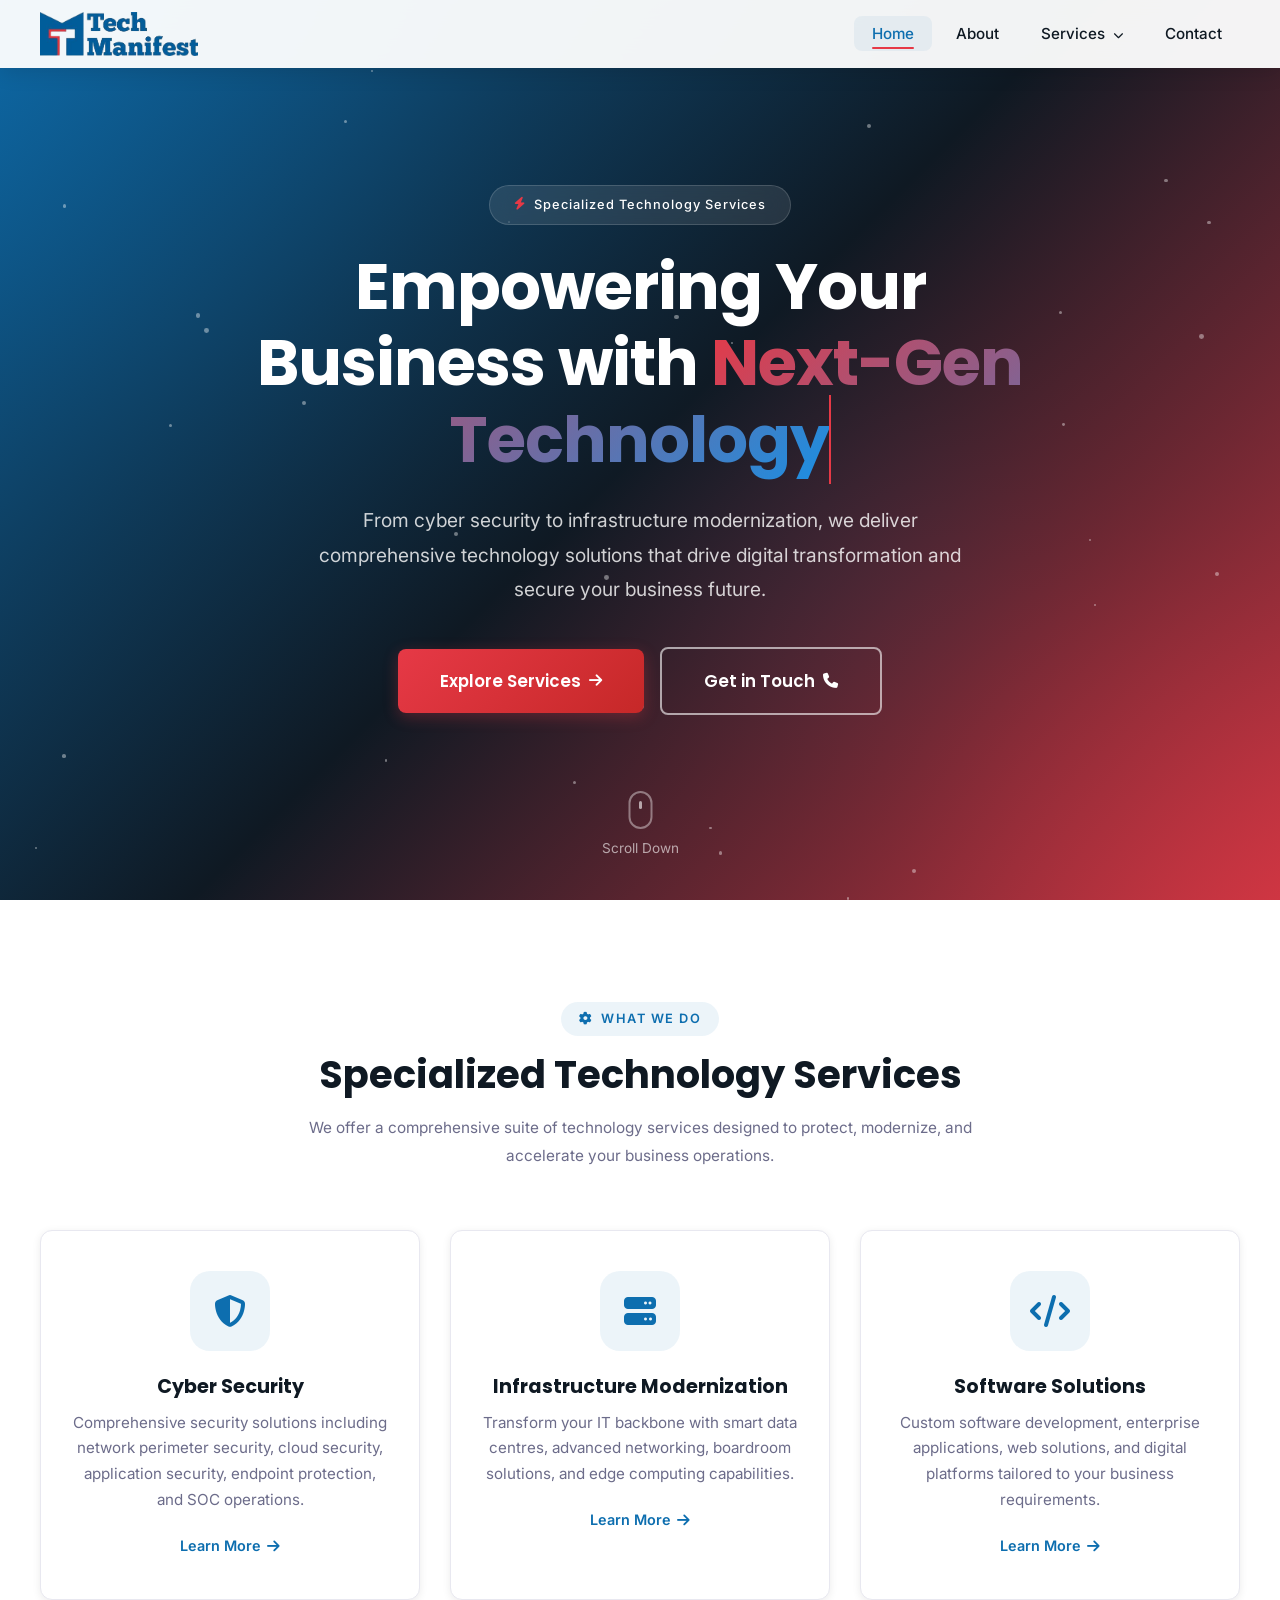
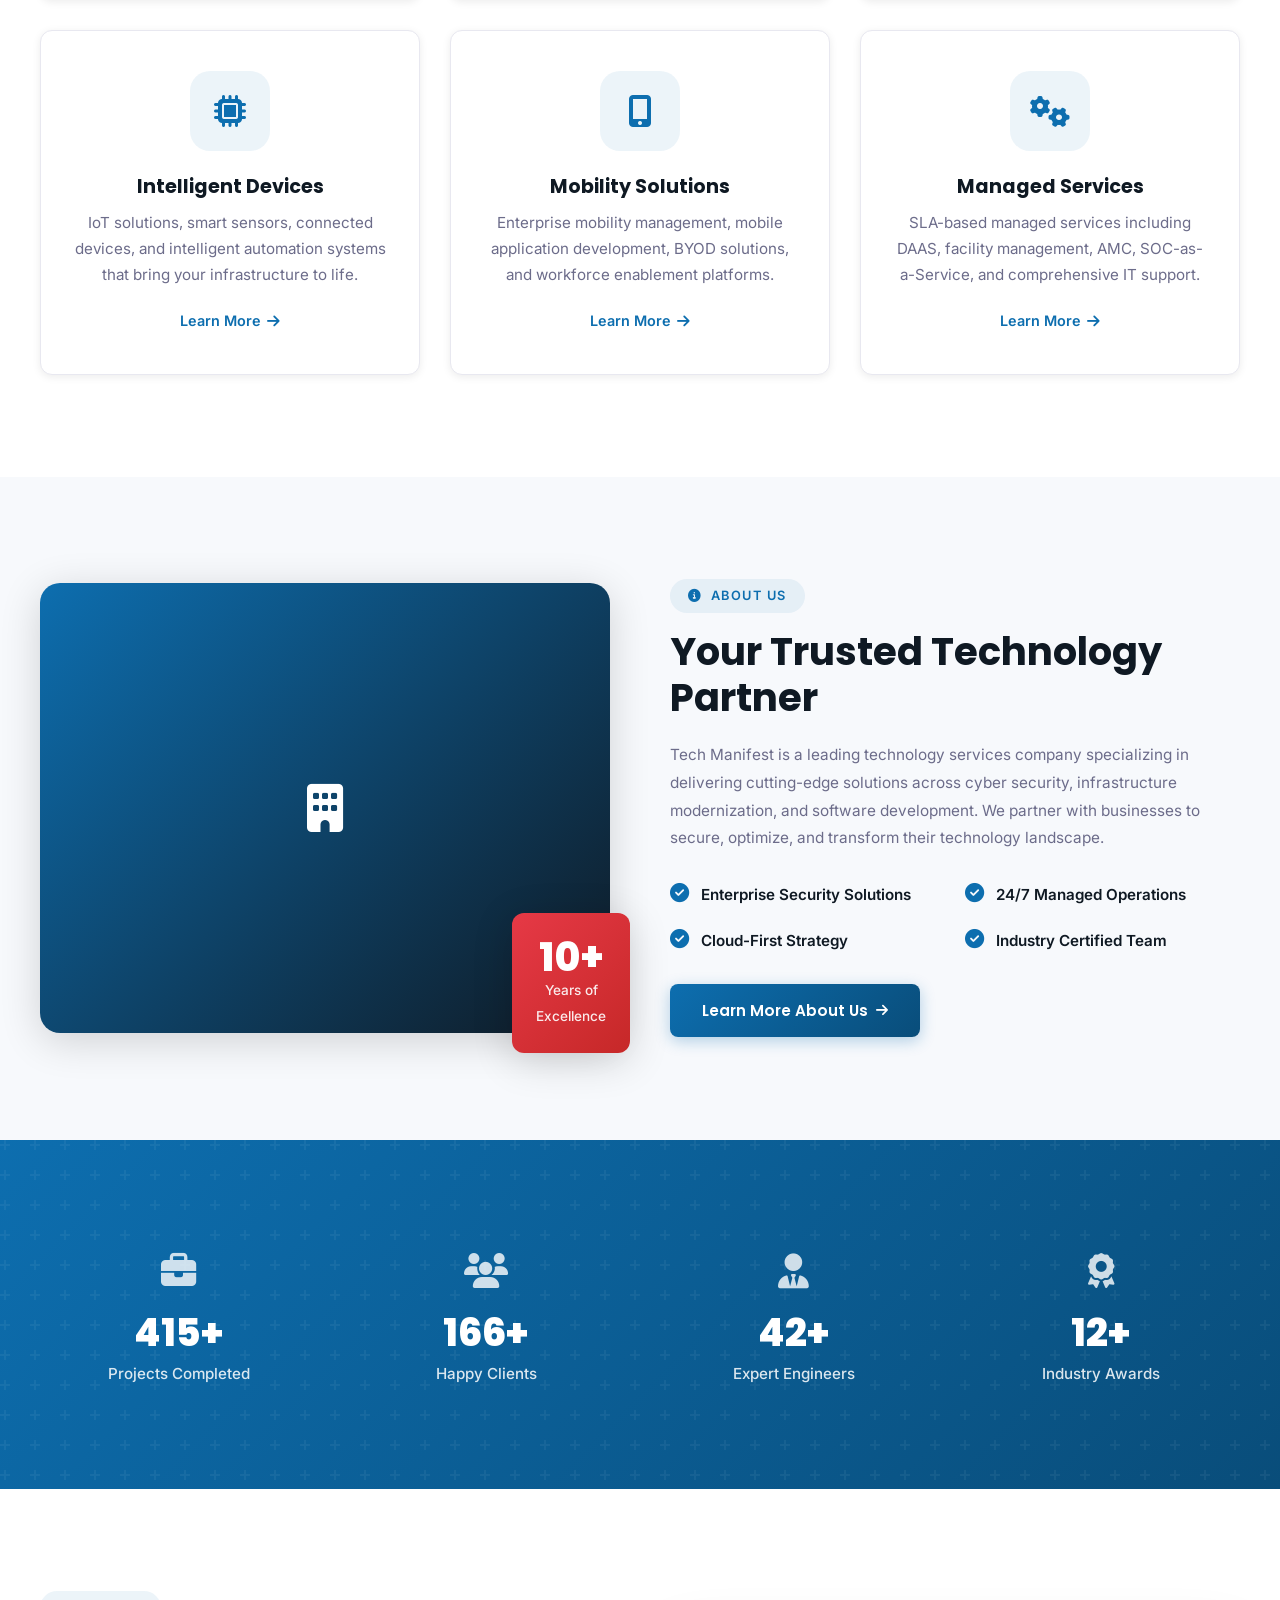
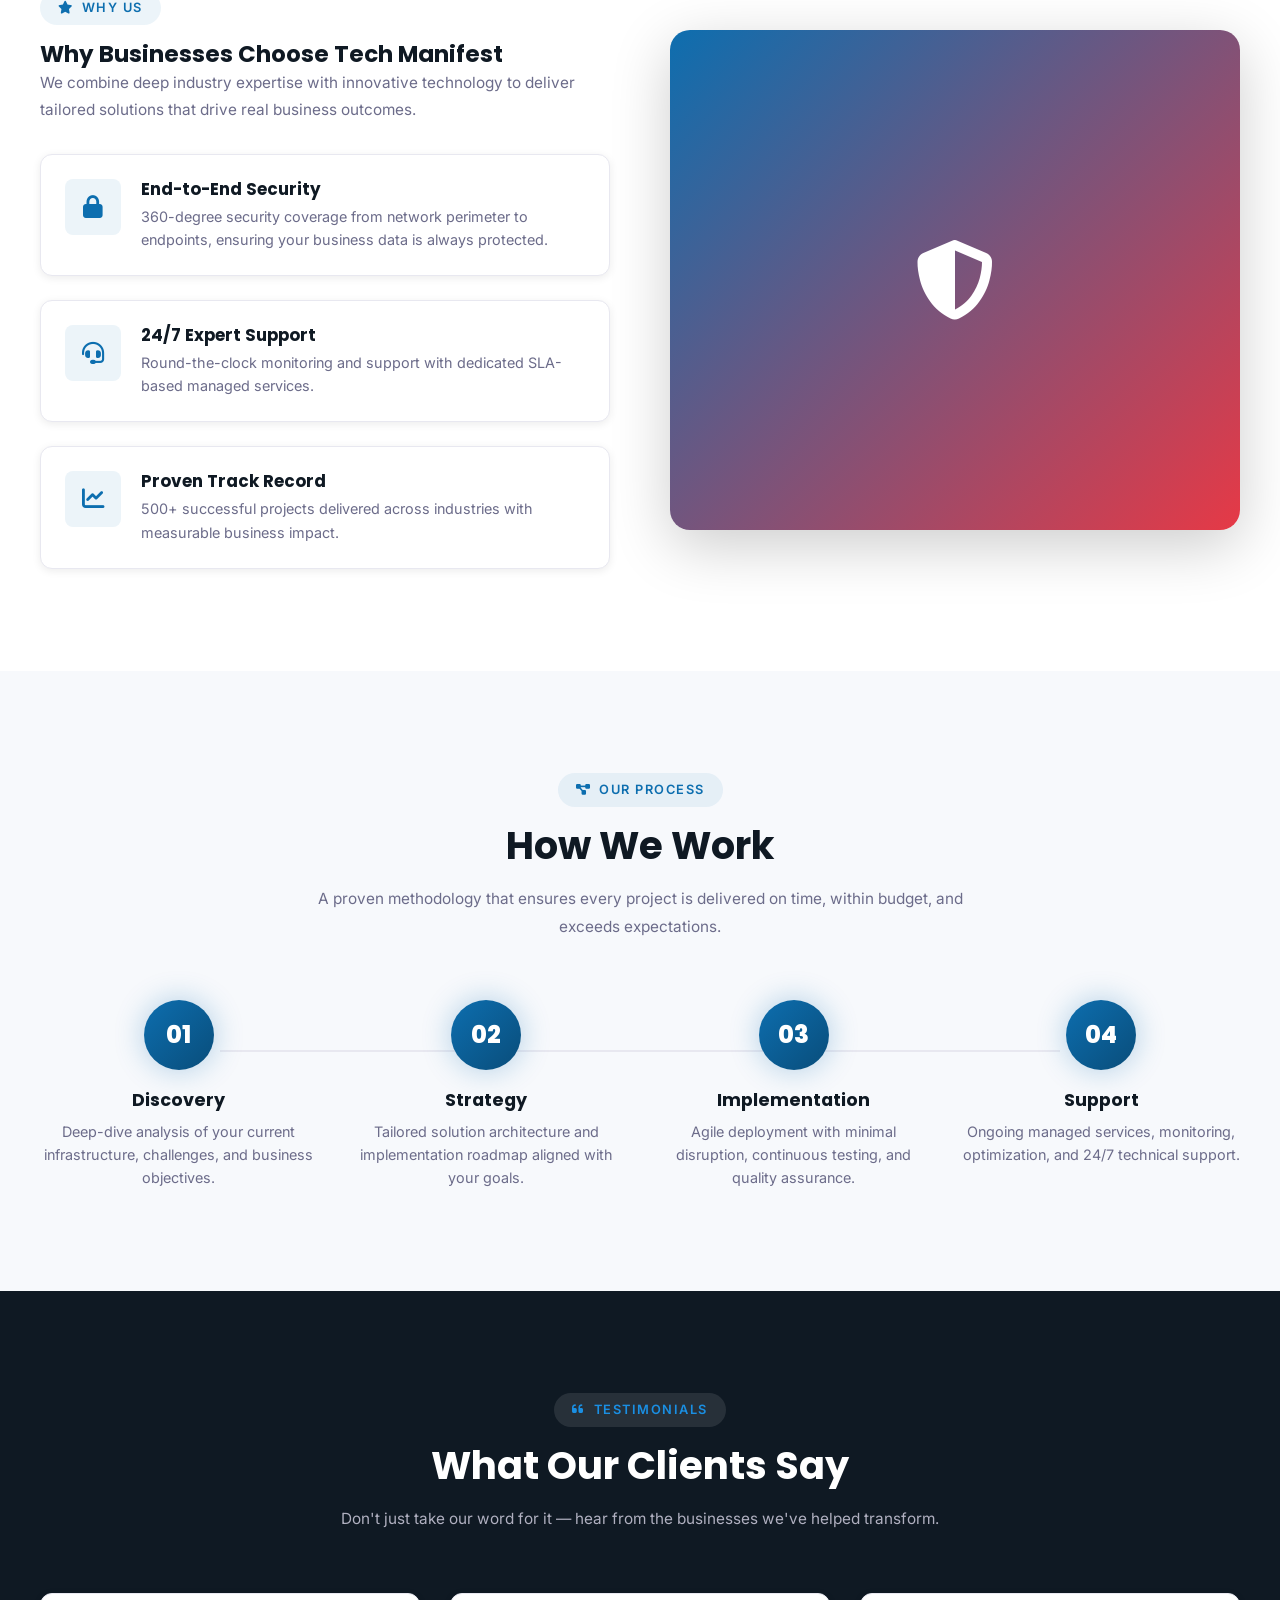
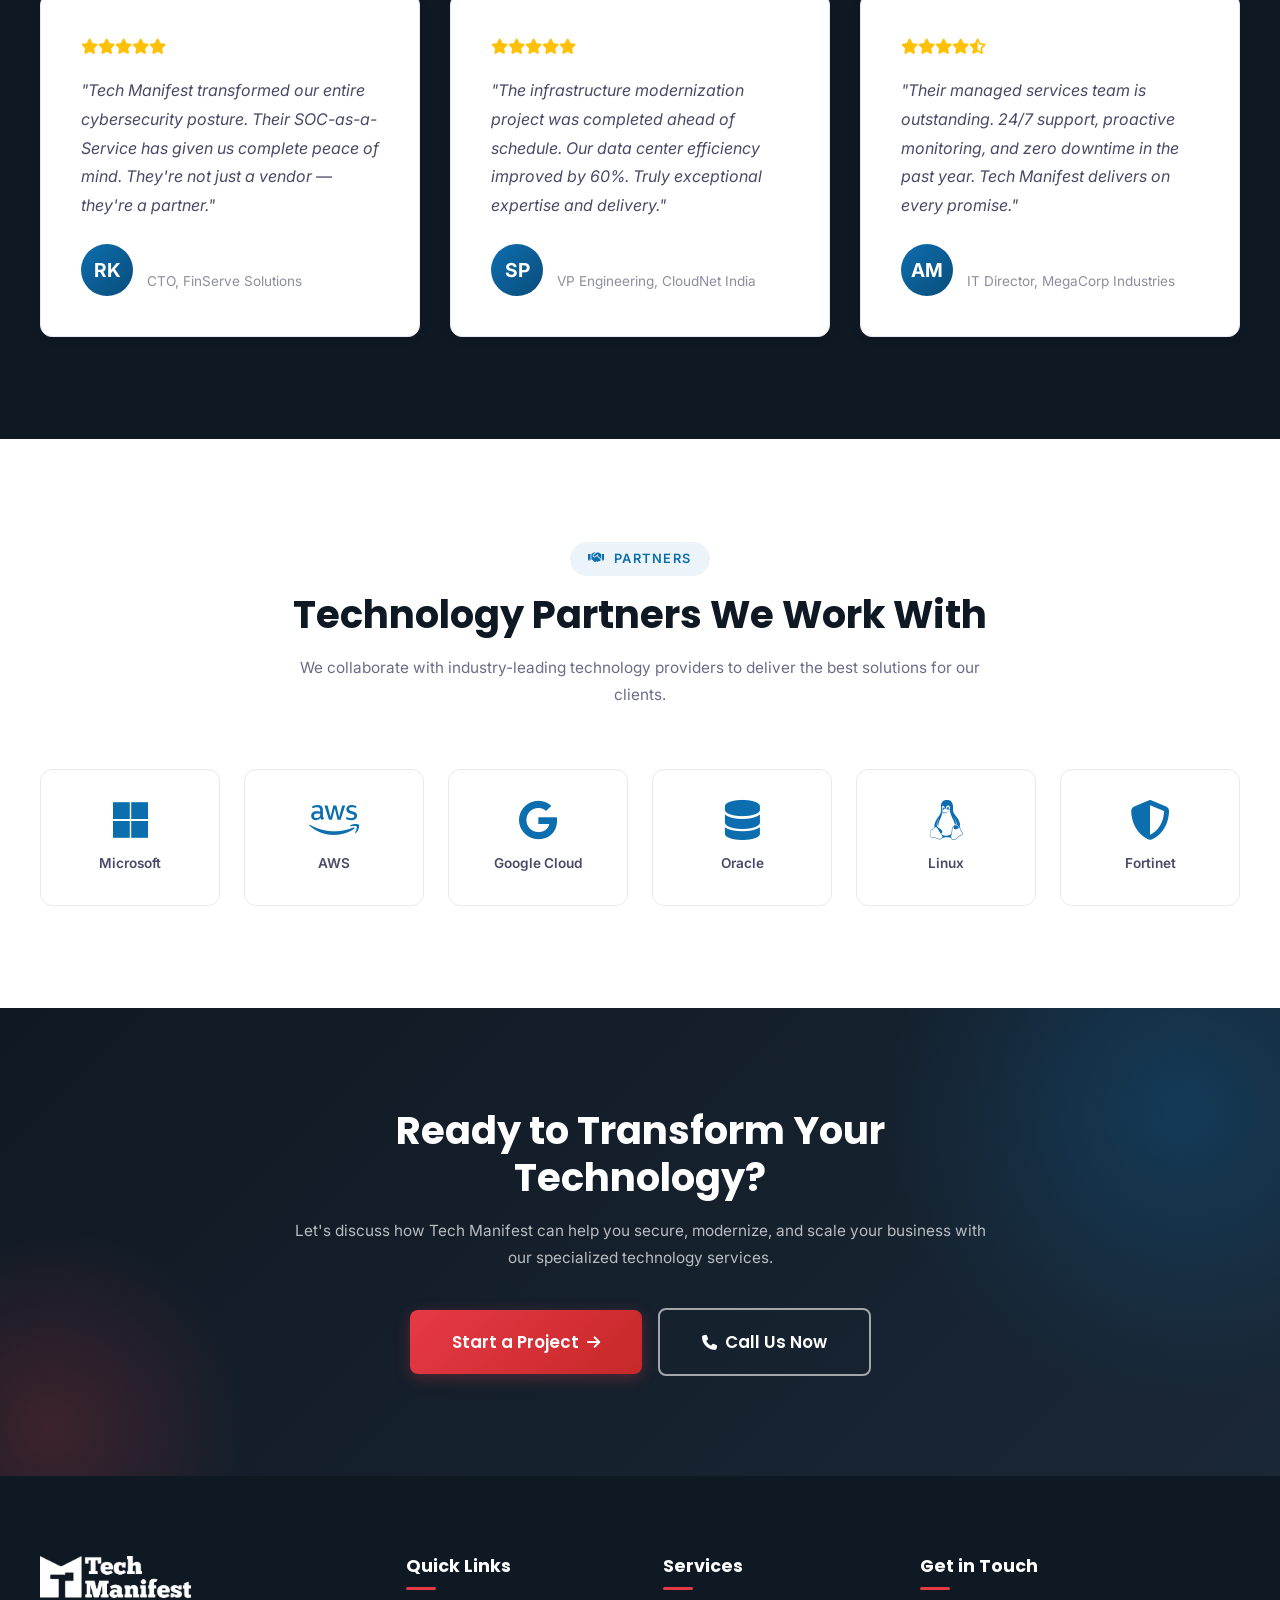
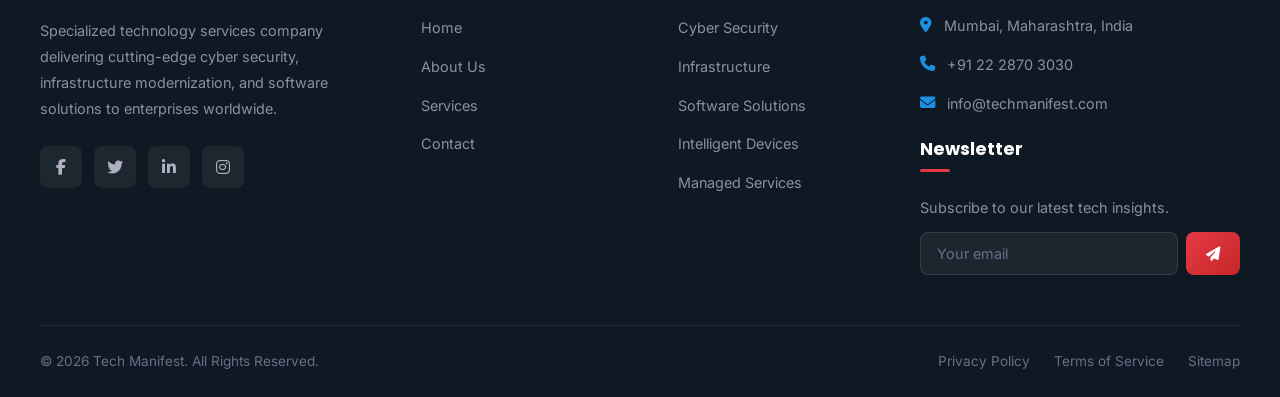
==== index.html @ 2b66c59c "Initial commits" ====
<!DOCTYPE html>
<html lang="en">
<head>
  <meta charset="UTF-8">
  <meta name="viewport" content="width=device-width, initial-scale=1.0">
  <meta http-equiv="X-UA-Compatible" content="ie=edge">

  <!-- Primary SEO Meta Tags -->
  <title>Tech Manifest — Specialized Technology Services | Cyber Security, Infrastructure & Software Solutions</title>
  <meta name="description" content="Tech Manifest provides cutting-edge technology services including Cyber Security, Infrastructure Modernization, Software Solutions, Intelligent Devices, and Managed IT Services.">
  <meta name="keywords" content="cyber security, infrastructure modernization, software solutions, IT services, managed services, cloud security, network security, tech manifest">
  <meta name="author" content="Tech Manifest">
  <meta name="robots" content="index, follow">
  <link rel="canonical" href="https://techmanifest.com/">

  <!-- Open Graph / Facebook -->
  <meta property="og:type" content="website">
  <meta property="og:url" content="https://techmanifest.com/">
  <meta property="og:title" content="Tech Manifest — Specialized Technology Services">
  <meta property="og:description" content="Cutting-edge technology services including Cyber Security, Infrastructure Modernization, Software Solutions, and Managed IT Services.">
  <meta property="og:image" content="assets/images/Tech_Manifest_Logo.png">

  <!-- Twitter Card -->
  <meta name="twitter:card" content="summary_large_image">
  <meta name="twitter:title" content="Tech Manifest — Specialized Technology Services">
  <meta name="twitter:description" content="Cutting-edge technology services including Cyber Security, Infrastructure Modernization, and Software Solutions.">

  <!-- Favicon -->
  <link rel="icon" type="image/jpeg" href="assets/images/Tech_Manifest_Logo.png">
  <link rel="apple-touch-icon" href="assets/images/Tech_Manifest_Logo.png">

  <!-- Google Fonts -->
  <link rel="preconnect" href="https://fonts.googleapis.com">
  <link rel="preconnect" href="https://fonts.gstatic.com" crossorigin>
  <link href="https://fonts.googleapis.com/css2?family=Inter:wght@300;400;500;600;700&family=Poppins:wght@400;500;600;700;800;900&display=swap" rel="stylesheet">

  <!-- Font Awesome Icons -->
  <link rel="stylesheet" href="https://cdn.jsdelivr.net/npm/@fortawesome/fontawesome-free@6.5.1/css/all.min.css">

  <!-- Stylesheets -->
  <link rel="stylesheet" href="assets/css/style.css">
  <link rel="stylesheet" href="assets/css/responsive.css">

  <!-- Schema.org Structured Data -->
  <script type="application/ld+json">
  {
    "@context": "https://schema.org",
    "@type": "Organization",
    "name": "Tech Manifest",
    "url": "https://techmanifest.com",
    "logo": "https://techmanifest.com/assets/images/Tech_Manifest_Logo.png",
    "description": "Specialized Technology Services — Cyber Security, Infrastructure Modernization, Software Solutions",
    "contactPoint": {
      "@type": "ContactPoint",
      "telephone": "+91-22-28700178",
      "contactType": "customer service"
    },
    "sameAs": [
      "https://www.linkedin.com/company/techmanifest",
      "https://twitter.com/techmanifest"
    ]
  }
  </script>
</head>
<body>

  <!-- Preloader -->
  <div class="preloader" id="preloader">
    <div class="preloader-spinner"></div>
  </div>

  <!-- Navigation Overlay (Mobile) -->
  <div class="nav-overlay" id="navOverlay"></div>

  <!-- ============ HEADER ============ -->
  <header class="header" id="header">
    <div class="container flex-between">
      <a href="index.html" class="logo" aria-label="Tech Manifest Home">
        <img src="assets/images/Tech_Manifest_Logo.png" alt="Tech Manifest Logo" width="160" height="44">
      </a>

      <nav class="nav" id="nav" role="navigation" aria-label="Main Navigation">
        <ul class="nav-list">
          <li><a href="index.html" class="nav-link active">Home</a></li>
          <li><a href="about.html" class="nav-link">About</a></li>
          <li class="nav-item">
            <a href="services.html" class="nav-link">Services <i class="fas fa-chevron-down" style="font-size:0.65rem;margin-left:4px"></i></a>
            <div class="dropdown">
              <a href="services.html#cyber-security" class="dropdown-link"><i class="fas fa-shield-halved"></i> Cyber Security</a>
              <a href="services.html#infrastructure" class="dropdown-link"><i class="fas fa-server"></i> Infrastructure</a>
              <a href="services.html#software" class="dropdown-link"><i class="fas fa-code"></i> Software Solutions</a>
              <a href="services.html#intelligent-devices" class="dropdown-link"><i class="fas fa-microchip"></i> Intelligent Devices</a>
              <a href="services.html#managed-services" class="dropdown-link"><i class="fas fa-gears"></i> Managed Services</a>
            </div>
          </li>
          <li><a href="contact.html" class="nav-link">Contact</a></li>
        </ul>
      </nav>

      <button class="menu-toggle" id="menuToggle" aria-label="Toggle Navigation" aria-expanded="false">
        <span></span>
        <span></span>
        <span></span>
      </button>
    </div>
  </header>

  <!-- ============ HERO ============ -->
  <section class="hero" id="hero">
    <div class="hero-bg">
      <div class="hero-mesh">
        <div class="blob blob-1"></div>
        <div class="blob blob-2"></div>
        <div class="blob blob-3"></div>
      </div>
      <div class="hero-particles" id="heroParticles"></div>
    </div>

    <div class="hero-content">
      <div class="hero-badge reveal">
        <i class="fas fa-bolt"></i>
        <span>Specialized Technology Services</span>
      </div>
      <h1 class="reveal stagger-1">
        Empowering Your Business with <span class="highlight">Next-Gen Technology</span>
      </h1>
      <p class="reveal stagger-2">
        From cyber security to infrastructure modernization, we deliver comprehensive technology solutions that drive digital transformation and secure your business future.
      </p>
      <div class="hero-buttons reveal stagger-3">
        <a href="services.html" class="btn btn-accent btn-lg">Explore Services <i class="fas fa-arrow-right"></i></a>
        <a href="contact.html" class="btn btn-outline-white btn-lg">Get in Touch <i class="fas fa-phone"></i></a>
      </div>
    </div>

    <div class="hero-scroll">
      <div class="mouse"></div>
      <span>Scroll Down</span>
    </div>
  </section>

  <!-- ============ SERVICES OVERVIEW ============ -->
  <section class="section" id="services">
    <div class="container">
      <div class="section-header reveal">
        <span class="section-badge"><i class="fas fa-cog"></i> What We Do</span>
        <h2>Specialized Technology Services</h2>
        <p>We offer a comprehensive suite of technology services designed to protect, modernize, and accelerate your business operations.</p>
      </div>

      <div class="grid grid-3">
        <div class="service-card reveal stagger-1">
          <div class="service-icon">
            <i class="fas fa-shield-halved"></i>
          </div>
          <h3>Cyber Security</h3>
          <p>Comprehensive security solutions including network perimeter security, cloud security, application security, endpoint protection, and SOC operations.</p>
          <a href="services.html#cyber-security" class="card-link">Learn More <i class="fas fa-arrow-right"></i></a>
        </div>

        <div class="service-card reveal stagger-2">
          <div class="service-icon">
            <i class="fas fa-server"></i>
          </div>
          <h3>Infrastructure Modernization</h3>
          <p>Transform your IT backbone with smart data centres, advanced networking, boardroom solutions, and edge computing capabilities.</p>
          <a href="services.html#infrastructure" class="card-link">Learn More <i class="fas fa-arrow-right"></i></a>
        </div>

        <div class="service-card reveal stagger-3">
          <div class="service-icon">
            <i class="fas fa-code"></i>
          </div>
          <h3>Software Solutions</h3>
          <p>Custom software development, enterprise applications, web solutions, and digital platforms tailored to your business requirements.</p>
          <a href="services.html#software" class="card-link">Learn More <i class="fas fa-arrow-right"></i></a>
        </div>

        <div class="service-card reveal stagger-1">
          <div class="service-icon">
            <i class="fas fa-microchip"></i>
          </div>
          <h3>Intelligent Devices</h3>
          <p>IoT solutions, smart sensors, connected devices, and intelligent automation systems that bring your infrastructure to life.</p>
          <a href="services.html#intelligent-devices" class="card-link">Learn More <i class="fas fa-arrow-right"></i></a>
        </div>

        <div class="service-card reveal stagger-2">
          <div class="service-icon">
            <i class="fas fa-mobile-screen-button"></i>
          </div>
          <h3>Mobility Solutions</h3>
          <p>Enterprise mobility management, mobile application development, BYOD solutions, and workforce enablement platforms.</p>
          <a href="services.html#mobility" class="card-link">Learn More <i class="fas fa-arrow-right"></i></a>
        </div>

        <div class="service-card reveal stagger-3">
          <div class="service-icon">
            <i class="fas fa-gears"></i>
          </div>
          <h3>Managed Services</h3>
          <p>SLA-based managed services including DAAS, facility management, AMC, SOC-as-a-Service, and comprehensive IT support.</p>
          <a href="services.html#managed-services" class="card-link">Learn More <i class="fas fa-arrow-right"></i></a>
        </div>
      </div>
    </div>
  </section>

  <!-- ============ ABOUT PREVIEW ============ -->
  <section class="section section-gray" id="about-preview">
    <div class="container">
      <div class="about-grid">
        <div class="about-image reveal-left">
          <div class="image-main">
            <div style="width:100%;height:450px;background:linear-gradient(135deg,var(--primary),var(--dark));display:flex;align-items:center;justify-content:center;color:white;font-size:3rem;">
              <i class="fas fa-building"></i>
            </div>
          </div>
          <div class="experience-badge">
            <span class="number">10+</span>
            <span class="label">Years of<br>Excellence</span>
          </div>
        </div>

        <div class="about-content reveal-right">
          <span class="section-badge"><i class="fas fa-info-circle"></i> About Us</span>
          <h2>Your Trusted Technology Partner</h2>
          <p>Tech Manifest is a leading technology services company specializing in delivering cutting-edge solutions across cyber security, infrastructure modernization, and software development. We partner with businesses to secure, optimize, and transform their technology landscape.</p>

          <div class="about-features">
            <div class="about-feature">
              <i class="fas fa-check-circle"></i>
              <span>Enterprise Security Solutions</span>
            </div>
            <div class="about-feature">
              <i class="fas fa-check-circle"></i>
              <span>24/7 Managed Operations</span>
            </div>
            <div class="about-feature">
              <i class="fas fa-check-circle"></i>
              <span>Cloud-First Strategy</span>
            </div>
            <div class="about-feature">
              <i class="fas fa-check-circle"></i>
              <span>Industry Certified Team</span>
            </div>
          </div>

          <a href="about.html" class="btn btn-primary">Learn More About Us <i class="fas fa-arrow-right"></i></a>
        </div>
      </div>
    </div>
  </section>

  <!-- ============ STATS ============ -->
  <section class="section stats-section">
    <div class="container">
      <div class="stats-grid">
        <div class="stat-item reveal stagger-1">
          <div class="stat-icon"><i class="fas fa-briefcase"></i></div>
          <div class="stat-number"><span class="counter" data-target="500">0</span>+</div>
          <div class="stat-label">Projects Completed</div>
        </div>
        <div class="stat-item reveal stagger-2">
          <div class="stat-icon"><i class="fas fa-users"></i></div>
          <div class="stat-number"><span class="counter" data-target="200">0</span>+</div>
          <div class="stat-label">Happy Clients</div>
        </div>
        <div class="stat-item reveal stagger-3">
          <div class="stat-icon"><i class="fas fa-user-tie"></i></div>
          <div class="stat-number"><span class="counter" data-target="50">0</span>+</div>
          <div class="stat-label">Expert Engineers</div>
        </div>
        <div class="stat-item reveal stagger-4">
          <div class="stat-icon"><i class="fas fa-award"></i></div>
          <div class="stat-number"><span class="counter" data-target="15">0</span>+</div>
          <div class="stat-label">Industry Awards</div>
        </div>
      </div>
    </div>
  </section>

  <!-- ============ WHY CHOOSE US ============ -->
  <section class="section" id="why-us">
    <div class="container">
      <div class="why-grid">
        <div class="reveal-left">
          <span class="section-badge"><i class="fas fa-star"></i> Why Us</span>
          <h2>Why Businesses Choose Tech Manifest</h2>
          <p style="color:var(--gray-600);margin-bottom:30px;line-height:1.8;">We combine deep industry expertise with innovative technology to deliver tailored solutions that drive real business outcomes.</p>

          <div class="why-features">
            <div class="why-feature">
              <div class="icon"><i class="fas fa-lock"></i></div>
              <div>
                <h4>End-to-End Security</h4>
                <p>360-degree security coverage from network perimeter to endpoints, ensuring your business data is always protected.</p>
              </div>
            </div>
            <div class="why-feature">
              <div class="icon"><i class="fas fa-headset"></i></div>
              <div>
                <h4>24/7 Expert Support</h4>
                <p>Round-the-clock monitoring and support with dedicated SLA-based managed services.</p>
              </div>
            </div>
            <div class="why-feature">
              <div class="icon"><i class="fas fa-chart-line"></i></div>
              <div>
                <h4>Proven Track Record</h4>
                <p>500+ successful projects delivered across industries with measurable business impact.</p>
              </div>
            </div>
          </div>
        </div>

        <div class="reveal-right" style="position:relative">
          <div style="width:100%;height:500px;background:linear-gradient(135deg,var(--primary),var(--accent));border-radius:var(--radius-lg);display:flex;align-items:center;justify-content:center;color:white;font-size:5rem;box-shadow:var(--shadow-xl);">
            <i class="fas fa-shield-halved"></i>
          </div>
        </div>
      </div>
    </div>
  </section>

  <!-- ============ PROCESS ============ -->
  <section class="section section-gray">
    <div class="container">
      <div class="section-header reveal">
        <span class="section-badge"><i class="fas fa-diagram-project"></i> Our Process</span>
        <h2>How We Work</h2>
        <p>A proven methodology that ensures every project is delivered on time, within budget, and exceeds expectations.</p>
      </div>

      <div class="process-grid">
        <div class="process-step reveal stagger-1">
          <div class="process-number">01</div>
          <h4>Discovery</h4>
          <p>Deep-dive analysis of your current infrastructure, challenges, and business objectives.</p>
        </div>
        <div class="process-step reveal stagger-2">
          <div class="process-number">02</div>
          <h4>Strategy</h4>
          <p>Tailored solution architecture and implementation roadmap aligned with your goals.</p>
        </div>
        <div class="process-step reveal stagger-3">
          <div class="process-number">03</div>
          <h4>Implementation</h4>
          <p>Agile deployment with minimal disruption, continuous testing, and quality assurance.</p>
        </div>
        <div class="process-step reveal stagger-4">
          <div class="process-number">04</div>
          <h4>Support</h4>
          <p>Ongoing managed services, monitoring, optimization, and 24/7 technical support.</p>
        </div>
      </div>
    </div>
  </section>

  <!-- ============ TESTIMONIALS ============ -->
  <section class="section section-dark">
    <div class="container">
      <div class="section-header reveal">
        <span class="section-badge"><i class="fas fa-quote-left"></i> Testimonials</span>
        <h2>What Our Clients Say</h2>
        <p>Don't just take our word for it — hear from the businesses we've helped transform.</p>
      </div>

      <div class="grid grid-3">
        <div class="testimonial-card reveal stagger-1">
          <div class="testimonial-stars">
            <i class="fas fa-star"></i><i class="fas fa-star"></i><i class="fas fa-star"></i><i class="fas fa-star"></i><i class="fas fa-star"></i>
          </div>
          <p>"Tech Manifest transformed our entire cybersecurity posture. Their SOC-as-a-Service has given us complete peace of mind. They're not just a vendor — they're a partner."</p>
          <div class="testimonial-author">
            <div class="avatar">RK</div>
            <div class="info">
              <h4>Rajesh Kumar</h4>
              <span>CTO, FinServe Solutions</span>
            </div>
          </div>
        </div>

        <div class="testimonial-card reveal stagger-2">
          <div class="testimonial-stars">
            <i class="fas fa-star"></i><i class="fas fa-star"></i><i class="fas fa-star"></i><i class="fas fa-star"></i><i class="fas fa-star"></i>
          </div>
          <p>"The infrastructure modernization project was completed ahead of schedule. Our data center efficiency improved by 60%. Truly exceptional expertise and delivery."</p>
          <div class="testimonial-author">
            <div class="avatar">SP</div>
            <div class="info">
              <h4>Sunita Patel</h4>
              <span>VP Engineering, CloudNet India</span>
            </div>
          </div>
        </div>

        <div class="testimonial-card reveal stagger-3">
          <div class="testimonial-stars">
            <i class="fas fa-star"></i><i class="fas fa-star"></i><i class="fas fa-star"></i><i class="fas fa-star"></i><i class="fas fa-star-half-stroke"></i>
          </div>
          <p>"Their managed services team is outstanding. 24/7 support, proactive monitoring, and zero downtime in the past year. Tech Manifest delivers on every promise."</p>
          <div class="testimonial-author">
            <div class="avatar">AM</div>
            <div class="info">
              <h4>Arjun Mehta</h4>
              <span>IT Director, MegaCorp Industries</span>
            </div>
          </div>
        </div>
      </div>
    </div>
  </section>

  <!-- ============ TECHNOLOGY PARTNERS ============ -->
  <section class="section">
    <div class="container">
      <div class="section-header reveal">
        <span class="section-badge"><i class="fas fa-handshake"></i> Partners</span>
        <h2>Technology Partners We Work With</h2>
        <p>We collaborate with industry-leading technology providers to deliver the best solutions for our clients.</p>
      </div>

      <div class="tech-grid reveal">
        <div class="tech-item">
          <i class="fab fa-microsoft"></i>
          <span>Microsoft</span>
        </div>
        <div class="tech-item">
          <i class="fab fa-aws"></i>
          <span>AWS</span>
        </div>
        <div class="tech-item">
          <i class="fab fa-google"></i>
          <span>Google Cloud</span>
        </div>
        <div class="tech-item">
          <i class="fas fa-database"></i>
          <span>Oracle</span>
        </div>
        <div class="tech-item">
          <i class="fab fa-linux"></i>
          <span>Linux</span>
        </div>
        <div class="tech-item">
          <i class="fas fa-shield-halved"></i>
          <span>Fortinet</span>
        </div>
      </div>
    </div>
  </section>

  <!-- ============ CTA ============ -->
  <section class="cta-section">
    <div class="container">
      <div class="cta-content reveal">
        <h2>Ready to Transform Your Technology?</h2>
        <p>Let's discuss how Tech Manifest can help you secure, modernize, and scale your business with our specialized technology services.</p>
        <div class="cta-buttons">
          <a href="contact.html" class="btn btn-accent btn-lg">Start a Project <i class="fas fa-arrow-right"></i></a>
          <a href="tel:+912228700178" class="btn btn-outline-white btn-lg"><i class="fas fa-phone"></i> Call Us Now</a>
        </div>
      </div>
    </div>
  </section>

  <!-- ============ FOOTER ============ -->
  <footer class="footer" id="footer">
    <div class="container">
      <div class="footer-grid">
        <div class="footer-brand">
          <a href="index.html" class="logo">
            <img src="assets/images/Tech_Manifest_Logo.png" alt="Tech Manifest" width="160" height="42">
          </a>
          <p>Specialized technology services company delivering cutting-edge cyber security, infrastructure modernization, and software solutions to enterprises worldwide.</p>
          <div class="footer-social">
            <a href="#" aria-label="Facebook"><i class="fab fa-facebook-f"></i></a>
            <a href="#" aria-label="Twitter"><i class="fab fa-twitter"></i></a>
            <a href="#" aria-label="LinkedIn"><i class="fab fa-linkedin-in"></i></a>
            <a href="#" aria-label="Instagram"><i class="fab fa-instagram"></i></a>
          </div>
        </div>

        <div class="footer-column">
          <h4>Quick Links</h4>
          <ul class="footer-links">
            <li><a href="index.html"><i class="fas fa-chevron-right"></i> Home</a></li>
            <li><a href="about.html"><i class="fas fa-chevron-right"></i> About Us</a></li>
            <li><a href="services.html"><i class="fas fa-chevron-right"></i> Services</a></li>
            <li><a href="contact.html"><i class="fas fa-chevron-right"></i> Contact</a></li>
          </ul>
        </div>

        <div class="footer-column">
          <h4>Services</h4>
          <ul class="footer-links">
            <li><a href="services.html#cyber-security"><i class="fas fa-chevron-right"></i> Cyber Security</a></li>
            <li><a href="services.html#infrastructure"><i class="fas fa-chevron-right"></i> Infrastructure</a></li>
            <li><a href="services.html#software"><i class="fas fa-chevron-right"></i> Software Solutions</a></li>
            <li><a href="services.html#intelligent-devices"><i class="fas fa-chevron-right"></i> Intelligent Devices</a></li>
            <li><a href="services.html#managed-services"><i class="fas fa-chevron-right"></i> Managed Services</a></li>
          </ul>
        </div>

        <div class="footer-column">
          <h4>Get in Touch</h4>
          <div class="footer-contact-item">
            <i class="fas fa-location-dot"></i>
            <span>Mumbai, Maharashtra, India</span>
          </div>
          <div class="footer-contact-item">
            <i class="fas fa-phone"></i>
            <span>+91 22 2870 3030</span>
          </div>
          <div class="footer-contact-item">
            <i class="fas fa-envelope"></i>
            <span>info@techmanifest.com</span>
          </div>

          <h4 style="margin-top:24px;">Newsletter</h4>
          <p style="font-size:0.9rem;color:var(--gray-500);margin-bottom:12px;">Subscribe to our latest tech insights.</p>
          <form class="newsletter-form" onsubmit="return false;">
            <input type="email" placeholder="Your email" aria-label="Email for newsletter" required>
            <button type="submit"><i class="fas fa-paper-plane"></i></button>
          </form>
        </div>
      </div>

      <div class="footer-bottom">
        <p>&copy; 2026 Tech Manifest. All Rights Reserved.</p>
        <div class="footer-bottom-links">
          <a href="#">Privacy Policy</a>
          <a href="#">Terms of Service</a>
          <a href="sitemap.xml">Sitemap</a>
        </div>
      </div>
    </div>
  </footer>

  <!-- Scroll to Top -->
  <button class="scroll-top" id="scrollTop" aria-label="Scroll to top">
    <i class="fas fa-arrow-up"></i>
  </button>

  <!-- JavaScript -->
  <script src="assets/js/main.js"></script>
</body>
</html>
---- assets/css/style.css ----
/* ============================================
   TECH MANIFEST — Main Stylesheet
   Brand Colors: Blue #0D6EAF | Red #E63946
   ============================================ */

/* ---------- CSS Custom Properties ---------- */
:root {
  /* Brand Colors */
  --primary: #0D6EAF;
  --primary-dark: #094D7A;
  --primary-light: #1A8FE3;
  --primary-rgb: 13, 110, 175;
  --accent: #E63946;
  --accent-dark: #C62828;
  --accent-light: #FF6B6B;
  --accent-rgb: 230, 57, 70;

  /* Neutrals */
  --dark: #0F1923;
  --dark-2: #1A2735;
  --dark-3: #263545;
  --gray-900: #1a1a2e;
  --gray-800: #2d2d44;
  --gray-700: #4a4a68;
  --gray-600: #6c6c8a;
  --gray-500: #8e8ea0;
  --gray-400: #b0b0c0;
  --gray-300: #d1d1de;
  --gray-200: #e8e8f0;
  --gray-100: #f5f5fa;
  --white: #ffffff;
  --off-white: #F7F9FC;

  /* Gradients */
  --gradient-primary: linear-gradient(135deg, #0D6EAF 0%, #094D7A 100%);
  --gradient-accent: linear-gradient(135deg, #E63946 0%, #C62828 100%);
  --gradient-dark: linear-gradient(135deg, #0F1923 0%, #1A2735 100%);
  --gradient-hero: linear-gradient(135deg, #0D6EAF 0%, #0F1923 50%, #E63946 100%);
  --gradient-glass: linear-gradient(135deg, rgba(255, 255, 255, 0.1) 0%, rgba(255, 255, 255, 0.05) 100%);

  /* Typography */
  --font-heading: 'Poppins', sans-serif;
  --font-body: 'Inter', sans-serif;
  --font-mono: 'Fira Code', monospace;

  /* Font Sizes (fluid) */
  --fs-hero: clamp(2.5rem, 5vw, 4.5rem);
  --fs-h1: clamp(2rem, 4vw, 3.5rem);
  --fs-h2: clamp(1.75rem, 3vw, 2.75rem);
  --fs-h3: clamp(1.25rem, 2vw, 1.75rem);
  --fs-h4: clamp(1.1rem, 1.5vw, 1.35rem);
  --fs-body: clamp(0.95rem, 1.2vw, 1.1rem);
  --fs-small: clamp(0.8rem, 1vw, 0.9rem);

  /* Spacing */
  --section-padding: clamp(60px, 8vw, 120px);
  --container-max: 1280px;
  --container-padding: clamp(16px, 4vw, 40px);

  /* Shadows */
  --shadow-sm: 0 2px 8px rgba(0, 0, 0, 0.08);
  --shadow-md: 0 4px 20px rgba(0, 0, 0, 0.12);
  --shadow-lg: 0 8px 40px rgba(0, 0, 0, 0.16);
  --shadow-xl: 0 16px 60px rgba(0, 0, 0, 0.2);
  --shadow-glow: 0 0 30px rgba(13, 110, 175, 0.3);
  --shadow-glow-accent: 0 0 30px rgba(230, 57, 70, 0.3);

  /* Borders */
  --radius-sm: 8px;
  --radius-md: 12px;
  --radius-lg: 20px;
  --radius-xl: 30px;
  --radius-full: 50%;

  /* Transitions */
  --transition-fast: 0.2s cubic-bezier(0.4, 0, 0.2, 1);
  --transition-base: 0.3s cubic-bezier(0.4, 0, 0.2, 1);
  --transition-slow: 0.5s cubic-bezier(0.4, 0, 0.2, 1);
  --transition-spring: 0.6s cubic-bezier(0.34, 1.56, 0.64, 1);

  /* Z-index scale */
  --z-dropdown: 100;
  --z-sticky: 200;
  --z-fixed: 300;
  --z-overlay: 400;
  --z-modal: 500;
  --z-toast: 600;
}

/* ---------- CSS Reset & Base ---------- */
*,
*::before,
*::after {
  margin: 0;
  padding: 0;
  box-sizing: border-box;
}

html {
  scroll-behavior: smooth;
  scroll-padding-top: 80px;
  -webkit-text-size-adjust: 100%;
  font-size: 16px;
}

body {
  font-family: var(--font-body);
  font-size: var(--fs-body);
  line-height: 1.7;
  color: var(--gray-700);
  background-color: var(--white);
  overflow-x: hidden;
  -webkit-font-smoothing: antialiased;
  -moz-osx-font-smoothing: grayscale;
}

img {
  max-width: 100%;
  height: auto;
  display: block;
}

a {
  text-decoration: none;
  color: inherit;
  transition: color var(--transition-fast);
}

ul,
ol {
  list-style: none;
}

button {
  border: none;
  background: none;
  cursor: pointer;
  font-family: inherit;
}

input,
textarea,
select {
  font-family: inherit;
  font-size: inherit;
  border: none;
  outline: none;
}

h1,
h2,
h3,
h4,
h5,
h6 {
  font-family: var(--font-heading);
  font-weight: 700;
  line-height: 1.2;
  color: var(--dark);
}

/* ---------- Utility Classes ---------- */
.container {
  max-width: var(--container-max);
  margin: 0 auto;
  padding: 0 var(--container-padding);
}

.container-sm {
  max-width: 900px;
  margin: 0 auto;
  padding: 0 var(--container-padding);
}

.section {
  padding: var(--section-padding) 0;
}

.section-gray {
  background-color: var(--off-white);
}

.section-dark {
  background-color: var(--dark);
  color: var(--gray-300);
}

.section-dark h1,
.section-dark h2,
.section-dark h3,
.section-dark h4 {
  color: var(--white);
}

.text-center {
  text-align: center;
}

.text-left {
  text-align: left;
}

.text-right {
  text-align: right;
}

.text-primary {
  color: var(--primary);
}

.text-accent {
  color: var(--accent);
}

.text-white {
  color: var(--white);
}

.text-gray {
  color: var(--gray-600);
}

.flex {
  display: flex;
}

.flex-center {
  display: flex;
  align-items: center;
  justify-content: center;
}

.flex-between {
  display: flex;
  align-items: center;
  justify-content: space-between;
}

.flex-wrap {
  flex-wrap: wrap;
}

.gap-1 {
  gap: 8px;
}

.gap-2 {
  gap: 16px;
}

.gap-3 {
  gap: 24px;
}

.gap-4 {
  gap: 32px;
}

.grid {
  display: grid;
  gap: 30px;
}

.grid-2 {
  grid-template-columns: repeat(2, 1fr);
}

.grid-3 {
  grid-template-columns: repeat(3, 1fr);
}

.grid-4 {
  grid-template-columns: repeat(4, 1fr);
}

.sr-only {
  position: absolute;
  width: 1px;
  height: 1px;
  padding: 0;
  margin: -1px;
  overflow: hidden;
  clip: rect(0, 0, 0, 0);
  border: 0;
}

/* ---------- Section Headers ---------- */
.section-header {
  text-align: center;
  max-width: 700px;
  margin: 0 auto 60px;
}

.section-badge {
  display: inline-flex;
  align-items: center;
  gap: 8px;
  padding: 6px 18px;
  background: rgba(var(--primary-rgb), 0.08);
  color: var(--primary);
  font-size: var(--fs-small);
  font-weight: 600;
  border-radius: var(--radius-xl);
  margin-bottom: 16px;
  text-transform: uppercase;
  letter-spacing: 1.5px;
}

.section-dark .section-badge {
  background: rgba(255, 255, 255, 0.1);
  color: var(--primary-light);
}

.section-header h2 {
  font-size: var(--fs-h2);
  margin-bottom: 16px;
}

.section-header p {
  font-size: var(--fs-body);
  color: var(--gray-600);
  line-height: 1.8;
}

.section-dark .section-header p {
  color: var(--gray-400);
}

/* ============================================
   HEADER / NAVIGATION
   ============================================ */
.header {
  position: fixed;
  top: 0;
  left: 0;
  width: 100%;
  z-index: var(--z-fixed);
  transition: all var(--transition-base);
  padding: 12px 0;
  background: rgba(255, 255, 255, 0.95);
  backdrop-filter: blur(20px);
  -webkit-backdrop-filter: blur(20px);
  box-shadow: var(--shadow-md);
}

.header.scrolled {
  padding: 10px 0;
}

.header .container {
  display: flex;
  align-items: center;
  justify-content: space-between;
}

.logo {
  display: flex;
  align-items: center;
  gap: 10px;
  z-index: var(--z-fixed);
}

.logo img {
  height: 44px;
  width: auto;
  transition: var(--transition-base);
}

.header.scrolled .logo img {
  height: 38px;
}

/* Navigation */
.nav {
  display: flex;
  align-items: center;
}

.nav-list {
  display: flex;
  align-items: center;
  gap: 6px;
}

.nav-link {
  padding: 8px 18px;
  font-size: 0.95rem;
  font-weight: 500;
  color: var(--dark);
  border-radius: var(--radius-sm);
  transition: all var(--transition-fast);
  position: relative;
  white-space: nowrap;
}

.nav-link:hover,
.nav-link.active {
  color: var(--primary);
  background: rgba(var(--primary-rgb), 0.06);
}

.nav-link::after {
  content: '';
  position: absolute;
  bottom: 2px;
  left: 18px;
  right: 18px;
  height: 2px;
  background: var(--accent);
  border-radius: 2px;
  transform: scaleX(0);
  transform-origin: center;
  transition: transform var(--transition-base);
}

.nav-link:hover::after,
.nav-link.active::after {
  transform: scaleX(1);
}

/* Dropdown */
.nav-item {
  position: relative;
}

.nav-item .dropdown {
  position: absolute;
  top: calc(100% + 10px);
  left: 0;
  min-width: 240px;
  background: var(--white);
  border-radius: var(--radius-md);
  box-shadow: var(--shadow-lg);
  padding: 10px;
  opacity: 0;
  visibility: hidden;
  transform: translateY(10px);
  transition: all var(--transition-base);
  z-index: var(--z-dropdown);
}

.nav-item:hover .dropdown {
  opacity: 1;
  visibility: visible;
  transform: translateY(0);
}

.dropdown-link {
  display: flex;
  align-items: center;
  gap: 12px;
  padding: 10px 16px;
  border-radius: var(--radius-sm);
  font-size: 0.9rem;
  font-weight: 500;
  color: var(--gray-700);
  transition: all var(--transition-fast);
}

.dropdown-link:hover {
  background: rgba(var(--primary-rgb), 0.06);
  color: var(--primary);
}

.dropdown-link i {
  font-size: 1.1rem;
  color: var(--primary);
  width: 20px;
  text-align: center;
}

/* CTA Button in Nav */
.nav-cta {
  margin-left: 16px;
}

/* Mobile Menu */
.menu-toggle {
  display: none;
  flex-direction: column;
  gap: 5px;
  width: 28px;
  cursor: pointer;
  z-index: var(--z-fixed);
  padding: 4px 0;
}

.menu-toggle span {
  display: block;
  height: 2.5px;
  background: var(--dark);
  border-radius: 3px;
  transition: all var(--transition-base);
  transform-origin: center;
}

.menu-toggle.active span:nth-child(1) {
  transform: rotate(45deg) translate(5px, 5px);
}

.menu-toggle.active span:nth-child(2) {
  opacity: 0;
  transform: scaleX(0);
}

.menu-toggle.active span:nth-child(3) {
  transform: rotate(-45deg) translate(5px, -5px);
}

/* ============================================
   BUTTONS
   ============================================ */
.btn {
  display: inline-flex;
  align-items: center;
  justify-content: center;
  gap: 8px;
  padding: 14px 32px;
  font-family: var(--font-heading);
  font-size: 0.95rem;
  font-weight: 600;
  border-radius: var(--radius-sm);
  transition: all var(--transition-base);
  position: relative;
  overflow: hidden;
  cursor: pointer;
  white-space: nowrap;
}

.btn::before {
  content: '';
  position: absolute;
  inset: 0;
  background: rgba(255, 255, 255, 0.15);
  transform: translateX(-100%);
  transition: transform var(--transition-slow);
}

.btn:hover::before {
  transform: translateX(0);
}

.btn-primary {
  background: var(--gradient-primary);
  color: var(--white);
  box-shadow: 0 4px 15px rgba(var(--primary-rgb), 0.3);
}

.btn-primary:hover {
  transform: translateY(-2px);
  box-shadow: 0 8px 25px rgba(var(--primary-rgb), 0.4);
}

.btn-accent {
  background: var(--gradient-accent);
  color: var(--white);
  box-shadow: 0 4px 15px rgba(var(--accent-rgb), 0.3);
}

.btn-accent:hover {
  transform: translateY(-2px);
  box-shadow: 0 8px 25px rgba(var(--accent-rgb), 0.4);
}

.btn-outline {
  border: 2px solid var(--primary);
  color: var(--primary);
  background: transparent;
}

.btn-outline:hover {
  background: var(--primary);
  color: var(--white);
  transform: translateY(-2px);
}

.btn-outline-white {
  border: 2px solid rgba(255, 255, 255, 0.6);
  color: var(--white);
  background: transparent;
}

.btn-outline-white:hover {
  background: var(--white);
  color: var(--primary);
  border-color: var(--white);
  transform: translateY(-2px);
}

.btn-white {
  background: var(--white);
  color: var(--primary);
}

.btn-white:hover {
  transform: translateY(-2px);
  box-shadow: var(--shadow-lg);
}

.btn-sm {
  padding: 10px 22px;
  font-size: 0.85rem;
}

.btn-lg {
  padding: 18px 42px;
  font-size: 1.05rem;
}

.btn-icon {
  width: 50px;
  height: 50px;
  padding: 0;
  border-radius: var(--radius-full);
}

.btn i {
  font-size: 0.9em;
  transition: transform var(--transition-base);
}

.btn:hover i {
  transform: translateX(3px);
}

/* ============================================
   HERO SECTION
   ============================================ */
.hero {
  position: relative;
  min-height: 100vh;
  display: flex;
  align-items: center;
  justify-content: center;
  overflow: hidden;
  background: var(--dark);
}

.hero-bg {
  position: absolute;
  inset: 0;
  z-index: 1;
}

.hero-bg::before {
  content: '';
  position: absolute;
  inset: 0;
  background: linear-gradient(135deg,
      rgba(13, 110, 175, 0.92) 0%,
      rgba(15, 25, 35, 0.95) 50%,
      rgba(230, 57, 70, 0.85) 100%);
  z-index: 2;
}

/* Animated mesh gradient background */
.hero-mesh {
  position: absolute;
  inset: 0;
  overflow: hidden;
}

.hero-mesh .blob {
  position: absolute;
  border-radius: 50%;
  filter: blur(80px);
  opacity: 0.5;
  animation: blobFloat 8s ease-in-out infinite;
}

.hero-mesh .blob-1 {
  width: 500px;
  height: 500px;
  background: var(--primary);
  top: -10%;
  left: -5%;
  animation-delay: 0s;
}

.hero-mesh .blob-2 {
  width: 400px;
  height: 400px;
  background: var(--accent);
  bottom: -10%;
  right: -5%;
  animation-delay: -3s;
}

.hero-mesh .blob-3 {
  width: 350px;
  height: 350px;
  background: var(--primary-light);
  top: 40%;
  left: 50%;
  animation-delay: -5s;
}

@keyframes blobFloat {

  0%,
  100% {
    transform: translate(0, 0) scale(1);
  }

  25% {
    transform: translate(30px, -40px) scale(1.1);
  }

  50% {
    transform: translate(-20px, 20px) scale(0.95);
  }

  75% {
    transform: translate(40px, 30px) scale(1.05);
  }
}

/* Particle dots */
.hero-particles {
  position: absolute;
  inset: 0;
  z-index: 2;
}

.particle {
  position: absolute;
  width: 3px;
  height: 3px;
  background: rgba(255, 255, 255, 0.4);
  border-radius: 50%;
  animation: particleFloat 6s ease-in-out infinite;
}

@keyframes particleFloat {

  0%,
  100% {
    transform: translateY(0) translateX(0);
    opacity: 0.4;
  }

  50% {
    transform: translateY(-30px) translateX(15px);
    opacity: 0.8;
  }
}

.hero-content {
  position: relative;
  z-index: 3;
  text-align: center;
  max-width: 900px;
  padding: 0 var(--container-padding);
}

.hero-badge {
  display: inline-flex;
  align-items: center;
  gap: 8px;
  padding: 8px 24px;
  background: rgba(255, 255, 255, 0.1);
  backdrop-filter: blur(10px);
  border: 1px solid rgba(255, 255, 255, 0.15);
  border-radius: var(--radius-xl);
  color: var(--white);
  font-size: var(--fs-small);
  font-weight: 500;
  margin-bottom: 24px;
  letter-spacing: 1px;
}

.hero-badge i {
  color: var(--accent);
}

.hero h1 {
  font-size: var(--fs-hero);
  color: var(--white);
  margin-bottom: 24px;
  letter-spacing: -1px;
}

.hero h1 .highlight {
  background: linear-gradient(135deg, var(--accent), var(--primary-light));
  -webkit-background-clip: text;
  -webkit-text-fill-color: transparent;
  background-clip: text;
}

.hero p {
  font-size: clamp(1rem, 1.5vw, 1.2rem);
  color: rgba(255, 255, 255, 0.8);
  max-width: 650px;
  margin: 0 auto 40px;
  line-height: 1.8;
}

.hero-buttons {
  display: flex;
  align-items: center;
  justify-content: center;
  gap: 16px;
  flex-wrap: wrap;
}

.hero-scroll {
  position: absolute;
  bottom: 40px;
  left: 50%;
  transform: translateX(-50%);
  z-index: 3;
  color: rgba(255, 255, 255, 0.6);
  font-size: 0.85rem;
  display: flex;
  flex-direction: column;
  align-items: center;
  gap: 8px;
  animation: scrollBounce 2s ease-in-out infinite;
}

.hero-scroll .mouse {
  width: 24px;
  height: 38px;
  border: 2px solid rgba(255, 255, 255, 0.4);
  border-radius: 12px;
  position: relative;
}

.hero-scroll .mouse::after {
  content: '';
  position: absolute;
  top: 8px;
  left: 50%;
  width: 3px;
  height: 8px;
  background: rgba(255, 255, 255, 0.6);
  border-radius: 3px;
  transform: translateX(-50%);
  animation: mouseScroll 2s ease-in-out infinite;
}

@keyframes scrollBounce {

  0%,
  100% {
    transform: translateX(-50%) translateY(0);
  }

  50% {
    transform: translateX(-50%) translateY(-8px);
  }
}

@keyframes mouseScroll {

  0%,
  100% {
    opacity: 1;
    top: 8px;
  }

  50% {
    opacity: 0.3;
    top: 18px;
  }
}

/* ============================================
   PAGE BANNER (For inner pages)
   ============================================ */
.page-banner {
  position: relative;
  padding: 160px 0 80px;
  background: var(--gradient-dark);
  overflow: hidden;
  text-align: center;
}

.page-banner::before {
  content: '';
  position: absolute;
  inset: 0;
  background:
    radial-gradient(circle at 20% 50%, rgba(var(--primary-rgb), 0.3) 0%, transparent 50%),
    radial-gradient(circle at 80% 50%, rgba(var(--accent-rgb), 0.2) 0%, transparent 50%);
}

.page-banner .container {
  position: relative;
  z-index: 2;
}

.page-banner h1 {
  font-size: var(--fs-h1);
  color: var(--white);
  margin-bottom: 16px;
}

.page-banner p {
  color: rgba(255, 255, 255, 0.7);
  font-size: var(--fs-body);
  max-width: 600px;
  margin: 0 auto;
}

.breadcrumb {
  display: flex;
  align-items: center;
  justify-content: center;
  gap: 8px;
  margin-top: 24px;
  font-size: var(--fs-small);
  color: rgba(255, 255, 255, 0.5);
}

.breadcrumb a {
  color: rgba(255, 255, 255, 0.7);
  transition: color var(--transition-fast);
}

.breadcrumb a:hover {
  color: var(--primary-light);
}

.breadcrumb .separator {
  color: rgba(255, 255, 255, 0.3);
}

/* ============================================
   SERVICE/FEATURE CARDS
   ============================================ */
.service-card {
  background: var(--white);
  border-radius: var(--radius-md);
  padding: 40px 30px;
  text-align: center;
  box-shadow: var(--shadow-sm);
  transition: all var(--transition-base);
  position: relative;
  overflow: hidden;
  border: 1px solid var(--gray-200);
}

.service-card::before {
  content: '';
  position: absolute;
  top: 0;
  left: 0;
  right: 0;
  height: 4px;
  background: var(--gradient-primary);
  transform: scaleX(0);
  transform-origin: left;
  transition: transform var(--transition-base);
}

.service-card:hover {
  transform: translateY(-8px);
  box-shadow: var(--shadow-lg);
  border-color: transparent;
}

.service-card:hover::before {
  transform: scaleX(1);
}

.service-icon {
  width: 80px;
  height: 80px;
  margin: 0 auto 24px;
  display: flex;
  align-items: center;
  justify-content: center;
  background: rgba(var(--primary-rgb), 0.08);
  border-radius: var(--radius-lg);
  font-size: 2rem;
  color: var(--primary);
  transition: all var(--transition-base);
}

.service-card:hover .service-icon {
  background: var(--gradient-primary);
  color: var(--white);
  transform: scale(1.05);
  box-shadow: var(--shadow-glow);
}

.service-card h3 {
  font-size: var(--fs-h4);
  margin-bottom: 12px;
  transition: color var(--transition-fast);
}

.service-card:hover h3 {
  color: var(--primary);
}

.service-card p {
  color: var(--gray-600);
  font-size: 0.95rem;
  line-height: 1.7;
  margin-bottom: 20px;
}

.service-card .card-link {
  display: inline-flex;
  align-items: center;
  gap: 6px;
  color: var(--primary);
  font-weight: 600;
  font-size: 0.9rem;
  transition: all var(--transition-fast);
}

.service-card .card-link:hover {
  gap: 10px;
  color: var(--accent);
}

/* Service card alternative - dark variant */
.service-card-dark {
  background: var(--dark-2);
  border-color: rgba(255, 255, 255, 0.08);
}

.service-card-dark h3 {
  color: var(--white);
}

.service-card-dark p {
  color: var(--gray-400);
}

/* ============================================
   ABOUT SECTION
   ============================================ */
.about-grid {
  display: grid;
  grid-template-columns: 1fr 1fr;
  gap: 60px;
  align-items: center;
}

.about-image {
  position: relative;
}

.about-image .image-main {
  border-radius: var(--radius-lg);
  overflow: hidden;
  box-shadow: var(--shadow-lg);
}

.about-image .image-main img {
  width: 100%;
  height: 450px;
  object-fit: cover;
}

.about-image .experience-badge {
  position: absolute;
  bottom: -20px;
  right: -20px;
  background: var(--gradient-accent);
  color: var(--white);
  padding: 24px;
  border-radius: var(--radius-md);
  text-align: center;
  box-shadow: var(--shadow-lg);
}

.experience-badge .number {
  font-family: var(--font-heading);
  font-size: 2.5rem;
  font-weight: 800;
  line-height: 1;
  display: block;
}

.experience-badge .label {
  font-size: 0.85rem;
  font-weight: 500;
  opacity: 0.9;
}

.about-content .section-badge {
  margin-bottom: 16px;
}

.about-content h2 {
  font-size: var(--fs-h2);
  margin-bottom: 20px;
}

.about-content>p {
  color: var(--gray-600);
  margin-bottom: 30px;
  line-height: 1.8;
}

.about-features {
  display: grid;
  grid-template-columns: 1fr 1fr;
  gap: 20px;
  margin-bottom: 30px;
}

.about-feature {
  display: flex;
  align-items: flex-start;
  gap: 12px;
}

.about-feature i {
  font-size: 1.2rem;
  color: var(--primary);
  margin-top: 2px;
  flex-shrink: 0;
}

.about-feature span {
  font-weight: 600;
  color: var(--dark);
  font-size: 0.95rem;
}

/* ============================================
   STATS / COUNTERS
   ============================================ */
.stats-section {
  background: var(--gradient-primary);
  position: relative;
  overflow: hidden;
}

.stats-section::before {
  content: '';
  position: absolute;
  inset: 0;
  background: url("data:image/svg+xml,%3Csvg width='60' height='60' viewBox='0 0 60 60' xmlns='http://www.w3.org/2000/svg'%3E%3Cg fill='none' fill-rule='evenodd'%3E%3Cg fill='%23ffffff' fill-opacity='0.05'%3E%3Cpath d='M36 34v-4h-2v4h-4v2h4v4h2v-4h4v-2h-4zm0-30V0h-2v4h-4v2h4v4h2V6h4V4h-4zM6 34v-4H4v4H0v2h4v4h2v-4h4v-2H6zM6 4V0H4v4H0v2h4v4h2V6h4V4H6z'/%3E%3C/g%3E%3C/g%3E%3C/svg%3E");
}

.stats-grid {
  display: grid;
  grid-template-columns: repeat(4, 1fr);
  gap: 30px;
  position: relative;
  z-index: 2;
}

.stat-item {
  text-align: center;
  color: var(--white);
}

.stat-icon {
  font-size: 2.2rem;
  margin-bottom: 12px;
  opacity: 0.8;
}

.stat-number {
  font-family: var(--font-heading);
  font-size: clamp(2rem, 3vw, 3rem);
  font-weight: 800;
  line-height: 1;
  margin-bottom: 8px;
}

.stat-label {
  font-size: 0.95rem;
  opacity: 0.85;
  font-weight: 500;
}

/* ============================================
   PORTFOLIO / PROJECTS
   ============================================ */
.portfolio-filters {
  display: flex;
  align-items: center;
  justify-content: center;
  gap: 10px;
  margin-bottom: 40px;
  flex-wrap: wrap;
}

.filter-btn {
  padding: 8px 24px;
  font-size: 0.9rem;
  font-weight: 500;
  border-radius: var(--radius-xl);
  border: 2px solid var(--gray-200);
  color: var(--gray-600);
  transition: all var(--transition-base);
}

.filter-btn:hover,
.filter-btn.active {
  border-color: var(--primary);
  color: var(--primary);
  background: rgba(var(--primary-rgb), 0.06);
}

.portfolio-grid {
  display: grid;
  grid-template-columns: repeat(3, 1fr);
  gap: 24px;
}

.portfolio-card {
  position: relative;
  border-radius: var(--radius-md);
  overflow: hidden;
  cursor: pointer;
}

.portfolio-card .card-image {
  width: 100%;
  height: 320px;
  background: var(--gradient-primary);
  position: relative;
  overflow: hidden;
}

.portfolio-card .card-image img {
  width: 100%;
  height: 100%;
  object-fit: cover;
  transition: transform var(--transition-slow);
}

.portfolio-card:hover .card-image img {
  transform: scale(1.1);
}

.portfolio-card .card-overlay {
  position: absolute;
  inset: 0;
  background: linear-gradient(to top, rgba(15, 25, 35, 0.9) 0%, transparent 60%);
  display: flex;
  flex-direction: column;
  justify-content: flex-end;
  padding: 30px;
  opacity: 0;
  transition: opacity var(--transition-base);
}

.portfolio-card:hover .card-overlay {
  opacity: 1;
}

.portfolio-card .card-overlay h3 {
  color: var(--white);
  font-size: 1.3rem;
  margin-bottom: 8px;
  transform: translateY(20px);
  transition: transform var(--transition-base);
}

.portfolio-card:hover .card-overlay h3 {
  transform: translateY(0);
}

.portfolio-card .card-overlay p {
  color: rgba(255, 255, 255, 0.7);
  font-size: 0.9rem;
  transform: translateY(20px);
  transition: transform var(--transition-base) 0.05s;
}

.portfolio-card:hover .card-overlay p {
  transform: translateY(0);
}

.portfolio-card .card-tag {
  position: absolute;
  top: 16px;
  left: 16px;
  padding: 4px 14px;
  background: var(--accent);
  color: var(--white);
  font-size: 0.8rem;
  font-weight: 600;
  border-radius: var(--radius-xl);
  z-index: 2;
}

/* ============================================
   TESTIMONIALS
   ============================================ */
.testimonial-card {
  background: var(--white);
  border-radius: var(--radius-md);
  padding: 40px;
  box-shadow: var(--shadow-sm);
  border: 1px solid var(--gray-200);
  position: relative;
}

.testimonial-card .quote-icon {
  font-size: 3rem;
  color: rgba(var(--primary-rgb), 0.1);
  margin-bottom: 16px;
  line-height: 1;
}

.testimonial-card p {
  color: var(--gray-700);
  font-size: 1rem;
  line-height: 1.8;
  margin-bottom: 24px;
  font-style: italic;
}

.testimonial-author {
  display: flex;
  align-items: center;
  gap: 14px;
}

.testimonial-author .avatar {
  width: 52px;
  height: 52px;
  border-radius: var(--radius-full);
  background: var(--gradient-primary);
  display: flex;
  align-items: center;
  justify-content: center;
  color: var(--white);
  font-weight: 700;
  font-size: 1.2rem;
}

.testimonial-author .info h4 {
  font-size: 1rem;
  margin-bottom: 2px;
}

.testimonial-author .info span {
  font-size: 0.85rem;
  color: var(--gray-500);
}

.testimonial-stars {
  color: #FFC107;
  margin-bottom: 16px;
}

/* ============================================
   PARTNERS / CLIENTS
   ============================================ */
.partners-track {
  display: flex;
  gap: 60px;
  animation: marquee 30s linear infinite;
}

.partners-wrapper {
  overflow: hidden;
  padding: 20px 0;
  mask-image: linear-gradient(to right, transparent, black 10%, black 90%, transparent);
  -webkit-mask-image: linear-gradient(to right, transparent, black 10%, black 90%, transparent);
}

.partner-logo {
  flex-shrink: 0;
  height: 50px;
  opacity: 0.5;
  filter: grayscale(100%);
  transition: all var(--transition-base);
}

.partner-logo:hover {
  opacity: 1;
  filter: grayscale(0);
}

@keyframes marquee {
  from {
    transform: translateX(0);
  }

  to {
    transform: translateX(-50%);
  }
}

/* ============================================
   CTA SECTION
   ============================================ */
.cta-section {
  position: relative;
  padding: 100px 0;
  background: var(--gradient-dark);
  overflow: hidden;
}

.cta-section::before {
  content: '';
  position: absolute;
  width: 600px;
  height: 600px;
  background: radial-gradient(circle, rgba(var(--primary-rgb), 0.3), transparent 70%);
  top: -200px;
  right: -200px;
  border-radius: 50%;
}

.cta-section::after {
  content: '';
  position: absolute;
  width: 400px;
  height: 400px;
  background: radial-gradient(circle, rgba(var(--accent-rgb), 0.2), transparent 70%);
  bottom: -150px;
  left: -150px;
  border-radius: 50%;
}

.cta-content {
  position: relative;
  z-index: 2;
  text-align: center;
  max-width: 700px;
  margin: 0 auto;
}

.cta-content h2 {
  font-size: var(--fs-h2);
  color: var(--white);
  margin-bottom: 16px;
}

.cta-content p {
  color: rgba(255, 255, 255, 0.7);
  font-size: var(--fs-body);
  margin-bottom: 36px;
  line-height: 1.8;
}

.cta-buttons {
  display: flex;
  align-items: center;
  justify-content: center;
  gap: 16px;
  flex-wrap: wrap;
}

/* ============================================
   CONTACT FORM
   ============================================ */
.contact-grid {
  display: grid;
  grid-template-columns: 1fr 1.2fr;
  gap: 50px;
  align-items: start;
}

.contact-info-cards {
  display: flex;
  flex-direction: column;
  gap: 20px;
}

.contact-info-card {
  display: flex;
  align-items: flex-start;
  gap: 20px;
  padding: 24px;
  background: var(--white);
  border-radius: var(--radius-md);
  box-shadow: var(--shadow-sm);
  border: 1px solid var(--gray-200);
  transition: all var(--transition-base);
}

.contact-info-card:hover {
  box-shadow: var(--shadow-md);
  transform: translateY(-2px);
}

.contact-info-card .icon {
  width: 56px;
  height: 56px;
  flex-shrink: 0;
  display: flex;
  align-items: center;
  justify-content: center;
  background: rgba(var(--primary-rgb), 0.08);
  border-radius: var(--radius-sm);
  font-size: 1.3rem;
  color: var(--primary);
}

.contact-info-card h4 {
  font-size: 1rem;
  margin-bottom: 4px;
}

.contact-info-card p {
  color: var(--gray-600);
  font-size: 0.9rem;
  line-height: 1.6;
}

.contact-form-wrapper {
  background: var(--white);
  border-radius: var(--radius-lg);
  padding: 40px;
  box-shadow: var(--shadow-md);
  border: 1px solid var(--gray-200);
}

.form-grid {
  display: grid;
  grid-template-columns: 1fr 1fr;
  gap: 20px;
}

.form-group {
  position: relative;
}

.form-group.full-width {
  grid-column: 1 / -1;
}

.form-group label {
  display: block;
  font-size: 0.9rem;
  font-weight: 600;
  color: var(--dark);
  margin-bottom: 8px;
}

.form-group input,
.form-group textarea,
.form-group select {
  width: 100%;
  padding: 14px 18px;
  background: var(--off-white);
  border: 2px solid transparent;
  border-radius: var(--radius-sm);
  color: var(--dark);
  transition: all var(--transition-fast);
}

.form-group input:focus,
.form-group textarea:focus,
.form-group select:focus {
  background: var(--white);
  border-color: var(--primary);
  box-shadow: 0 0 0 4px rgba(var(--primary-rgb), 0.1);
}

.form-group input::placeholder,
.form-group textarea::placeholder {
  color: var(--gray-400);
}

.form-group textarea {
  resize: vertical;
  min-height: 140px;
}

.form-submit {
  margin-top: 10px;
}

/* ============================================
   FOOTER
   ============================================ */
.footer {
  background: var(--dark);
  color: var(--gray-400);
  padding-top: 80px;
}

.footer-grid {
  display: grid;
  grid-template-columns: 1.5fr 1fr 1fr 1.2fr;
  gap: 40px;
  padding-bottom: 50px;
  border-bottom: 1px solid rgba(255, 255, 255, 0.08);
}

.footer-brand .logo {
  margin-bottom: 20px;
}

.footer-brand .logo img {
  height: 42px;
  filter: brightness(0) invert(1);
}

.footer-brand p {
  font-size: 0.9rem;
  line-height: 1.8;
  margin-bottom: 24px;
  color: var(--gray-500);
}

.footer-social {
  display: flex;
  gap: 12px;
}

.footer-social a {
  width: 42px;
  height: 42px;
  display: flex;
  align-items: center;
  justify-content: center;
  background: rgba(255, 255, 255, 0.06);
  border-radius: var(--radius-sm);
  color: var(--gray-400);
  font-size: 1rem;
  transition: all var(--transition-base);
}

.footer-social a:hover {
  background: var(--primary);
  color: var(--white);
  transform: translateY(-3px);
}

.footer-column h4 {
  color: var(--white);
  font-size: 1.1rem;
  margin-bottom: 24px;
  position: relative;
  padding-bottom: 12px;
}

.footer-column h4::after {
  content: '';
  position: absolute;
  bottom: 0;
  left: 0;
  width: 30px;
  height: 3px;
  background: var(--accent);
  border-radius: 3px;
}

.footer-links li {
  margin-bottom: 12px;
}

.footer-links a {
  color: var(--gray-500);
  font-size: 0.9rem;
  transition: all var(--transition-fast);
  display: inline-flex;
  align-items: center;
  gap: 8px;
}

.footer-links a:hover {
  color: var(--primary-light);
  padding-left: 4px;
}

.footer-links a i {
  font-size: 0.7rem;
  opacity: 0;
  transition: opacity var(--transition-fast);
}

.footer-links a:hover i {
  opacity: 1;
}

.footer-newsletter p {
  font-size: 0.9rem;
  margin-bottom: 16px;
  color: var(--gray-500);
}

.newsletter-form {
  display: flex;
  gap: 8px;
}

.newsletter-form input {
  flex: 1;
  padding: 12px 16px;
  background: rgba(255, 255, 255, 0.06);
  border: 1px solid rgba(255, 255, 255, 0.1);
  border-radius: var(--radius-sm);
  color: var(--white);
  font-size: 0.9rem;
}

.newsletter-form input::placeholder {
  color: var(--gray-600);
}

.newsletter-form input:focus {
  border-color: var(--primary);
  background: rgba(255, 255, 255, 0.1);
}

.newsletter-form button {
  padding: 12px 20px;
  background: var(--gradient-accent);
  color: var(--white);
  border-radius: var(--radius-sm);
  font-weight: 600;
  font-size: 0.9rem;
  transition: all var(--transition-base);
  white-space: nowrap;
}

.newsletter-form button:hover {
  transform: translateY(-2px);
  box-shadow: 0 4px 15px rgba(var(--accent-rgb), 0.4);
}

.footer-contact-item {
  display: flex;
  align-items: flex-start;
  gap: 12px;
  margin-bottom: 16px;
}

.footer-contact-item i {
  color: var(--primary-light);
  margin-top: 3px;
  flex-shrink: 0;
}

.footer-contact-item span {
  color: var(--gray-500);
  font-size: 0.9rem;
  line-height: 1.6;
}

.footer-bottom {
  padding: 24px 0;
  display: flex;
  align-items: center;
  justify-content: space-between;
  flex-wrap: wrap;
  gap: 16px;
}

.footer-bottom p {
  font-size: 0.85rem;
  color: var(--gray-600);
}

.footer-bottom-links {
  display: flex;
  gap: 24px;
}

.footer-bottom-links a {
  font-size: 0.85rem;
  color: var(--gray-600);
  transition: color var(--transition-fast);
}

.footer-bottom-links a:hover {
  color: var(--primary-light);
}

/* ============================================
   PROCESS / TIMELINE
   ============================================ */
.process-grid {
  display: grid;
  grid-template-columns: repeat(4, 1fr);
  gap: 30px;
  position: relative;
}

.process-grid::before {
  content: '';
  position: absolute;
  top: 50px;
  left: 15%;
  right: 15%;
  height: 2px;
  background: var(--gray-200);
  z-index: 0;
}

.process-step {
  text-align: center;
  position: relative;
  z-index: 2;
}

.process-number {
  width: 70px;
  height: 70px;
  margin: 0 auto 20px;
  display: flex;
  align-items: center;
  justify-content: center;
  background: var(--gradient-primary);
  color: var(--white);
  font-family: var(--font-heading);
  font-size: 1.5rem;
  font-weight: 800;
  border-radius: var(--radius-full);
  box-shadow: var(--shadow-glow);
}

.process-step h4 {
  font-size: 1.1rem;
  margin-bottom: 8px;
}

.process-step p {
  font-size: 0.9rem;
  color: var(--gray-600);
  line-height: 1.6;
}

/* ============================================
   TEAM SECTION
   ============================================ */
.team-card {
  background: var(--white);
  border-radius: var(--radius-md);
  overflow: hidden;
  box-shadow: var(--shadow-sm);
  transition: all var(--transition-base);
  border: 1px solid var(--gray-200);
}

.team-card:hover {
  transform: translateY(-6px);
  box-shadow: var(--shadow-lg);
}

.team-card .card-image {
  width: 100%;
  height: 300px;
  background: var(--gradient-primary);
  position: relative;
  overflow: hidden;
}

.team-card .card-image .team-social {
  position: absolute;
  bottom: 0;
  left: 0;
  right: 0;
  padding: 16px;
  display: flex;
  justify-content: center;
  gap: 10px;
  background: linear-gradient(to top, rgba(0, 0, 0, 0.6), transparent);
  transform: translateY(100%);
  transition: transform var(--transition-base);
}

.team-card:hover .card-image .team-social {
  transform: translateY(0);
}

.team-social a {
  width: 38px;
  height: 38px;
  display: flex;
  align-items: center;
  justify-content: center;
  background: rgba(255, 255, 255, 0.2);
  backdrop-filter: blur(10px);
  border-radius: var(--radius-sm);
  color: var(--white);
  font-size: 0.9rem;
  transition: all var(--transition-fast);
}

.team-social a:hover {
  background: var(--primary);
}

.team-card .card-info {
  padding: 24px;
  text-align: center;
}

.team-card .card-info h3 {
  font-size: 1.15rem;
  margin-bottom: 4px;
}

.team-card .card-info span {
  font-size: 0.9rem;
  color: var(--primary);
  font-weight: 500;
}

/* ============================================
   WHY CHOOSE US
   ============================================ */
.why-grid {
  display: grid;
  grid-template-columns: 1fr 1fr;
  gap: 60px;
  align-items: center;
}

.why-features {
  display: flex;
  flex-direction: column;
  gap: 24px;
}

.why-feature {
  display: flex;
  align-items: flex-start;
  gap: 20px;
  padding: 24px;
  background: var(--white);
  border-radius: var(--radius-md);
  box-shadow: var(--shadow-sm);
  border: 1px solid var(--gray-200);
  transition: all var(--transition-base);
}

.why-feature:hover {
  box-shadow: var(--shadow-md);
  border-color: rgba(var(--primary-rgb), 0.2);
}

.why-feature .icon {
  width: 56px;
  height: 56px;
  flex-shrink: 0;
  display: flex;
  align-items: center;
  justify-content: center;
  background: rgba(var(--primary-rgb), 0.08);
  border-radius: var(--radius-sm);
  color: var(--primary);
  font-size: 1.4rem;
}

.why-feature h4 {
  font-size: 1.05rem;
  margin-bottom: 6px;
}

.why-feature p {
  font-size: 0.9rem;
  color: var(--gray-600);
  line-height: 1.6;
}

/* ============================================
   TECHNOLOGY STACK / PARTNERS
   ============================================ */
.tech-grid {
  display: grid;
  grid-template-columns: repeat(6, 1fr);
  gap: 24px;
}

.tech-item {
  display: flex;
  flex-direction: column;
  align-items: center;
  justify-content: center;
  padding: 30px 20px;
  background: var(--white);
  border-radius: var(--radius-md);
  border: 1px solid var(--gray-200);
  transition: all var(--transition-base);
  text-align: center;
}

.tech-item:hover {
  border-color: var(--primary);
  box-shadow: var(--shadow-md);
  transform: translateY(-4px);
}

.tech-item i {
  font-size: 2.5rem;
  color: var(--primary);
  margin-bottom: 12px;
}

.tech-item span {
  font-size: 0.85rem;
  font-weight: 600;
  color: var(--gray-700);
}

/* ============================================
   MAP SECTION
   ============================================ */
.map-section {
  width: 100%;
  height: 400px;
  position: relative;
}

.map-section iframe {
  width: 100%;
  height: 100%;
  border: none;
  filter: grayscale(30%);
}

/* ============================================
   SCROLL TO TOP
   ============================================ */
.scroll-top {
  position: fixed;
  bottom: 30px;
  right: 30px;
  width: 50px;
  height: 50px;
  background: var(--gradient-primary);
  color: var(--white);
  border-radius: var(--radius-full);
  display: flex;
  align-items: center;
  justify-content: center;
  font-size: 1.2rem;
  opacity: 0;
  visibility: hidden;
  transform: translateY(20px);
  transition: all var(--transition-base);
  z-index: var(--z-sticky);
  box-shadow: var(--shadow-md);
  cursor: pointer;
}

.scroll-top.visible {
  opacity: 1;
  visibility: visible;
  transform: translateY(0);
}

.scroll-top:hover {
  transform: translateY(-4px);
  box-shadow: var(--shadow-glow);
}

/* ============================================
   PRELOADER
   ============================================ */
.preloader {
  position: fixed;
  inset: 0;
  background: var(--dark);
  display: flex;
  align-items: center;
  justify-content: center;
  z-index: 9999;
  transition: opacity 0.5s, visibility 0.5s;
}

.preloader.loaded {
  opacity: 0;
  visibility: hidden;
}

.preloader-spinner {
  width: 50px;
  height: 50px;
  border: 3px solid rgba(255, 255, 255, 0.1);
  border-top-color: var(--primary);
  border-radius: 50%;
  animation: spin 0.8s linear infinite;
}

@keyframes spin {
  to {
    transform: rotate(360deg);
  }
}

/* ============================================
   PRICING TABLE (optional)
   ============================================ */
.pricing-card {
  background: var(--white);
  border-radius: var(--radius-lg);
  padding: 40px;
  text-align: center;
  box-shadow: var(--shadow-sm);
  border: 2px solid var(--gray-200);
  transition: all var(--transition-base);
  position: relative;
}

.pricing-card.featured {
  border-color: var(--primary);
  transform: scale(1.05);
  box-shadow: var(--shadow-lg);
}

.pricing-card.featured::before {
  content: 'Popular';
  position: absolute;
  top: -12px;
  left: 50%;
  transform: translateX(-50%);
  padding: 4px 20px;
  background: var(--gradient-accent);
  color: var(--white);
  font-size: 0.8rem;
  font-weight: 700;
  border-radius: var(--radius-xl);
}

.pricing-card:hover {
  transform: translateY(-6px);
  box-shadow: var(--shadow-lg);
}

.pricing-card.featured:hover {
  transform: scale(1.05) translateY(-6px);
}

/* ============================================
   MISC / HELPERS
   ============================================ */
.divider {
  width: 60px;
  height: 4px;
  background: var(--gradient-primary);
  border-radius: 4px;
  margin: 16px auto;
}

.highlight-text {
  color: var(--primary);
  font-weight: 700;
}

.glass {
  background: rgba(255, 255, 255, 0.08);
  backdrop-filter: blur(20px);
  -webkit-backdrop-filter: blur(20px);
  border: 1px solid rgba(255, 255, 255, 0.1);
}

.tag {
  display: inline-block;
  padding: 4px 12px;
  background: rgba(var(--primary-rgb), 0.08);
  color: var(--primary);
  font-size: 0.8rem;
  font-weight: 600;
  border-radius: var(--radius-xl);
}

/* Reveal animations placeholder classes */
.reveal {
  opacity: 0;
  transform: translateY(30px);
  transition: all 0.6s cubic-bezier(0.4, 0, 0.2, 1);
}

.reveal.revealed {
  opacity: 1;
  transform: translateY(0);
}

.reveal-left {
  opacity: 0;
  transform: translateX(-40px);
  transition: all 0.6s cubic-bezier(0.4, 0, 0.2, 1);
}

.reveal-left.revealed {
  opacity: 1;
  transform: translateX(0);
}

.reveal-right {
  opacity: 0;
  transform: translateX(40px);
  transition: all 0.6s cubic-bezier(0.4, 0, 0.2, 1);
}

.reveal-right.revealed {
  opacity: 1;
  transform: translateX(0);
}

.reveal-scale {
  opacity: 0;
  transform: scale(0.9);
  transition: all 0.6s cubic-bezier(0.4, 0, 0.2, 1);
}

.reveal-scale.revealed {
  opacity: 1;
  transform: scale(1);
}

.stagger-1 {
  transition-delay: 0.1s;
}

.stagger-2 {
  transition-delay: 0.2s;
}

.stagger-3 {
  transition-delay: 0.3s;
}

.stagger-4 {
  transition-delay: 0.4s;
}

.stagger-5 {
  transition-delay: 0.5s;
}

.stagger-6 {
  transition-delay: 0.6s;
}
---- assets/css/responsive.css ----
/* ============================================
   RESPONSIVE STYLES — Mobile First
   ============================================ */

/* ---------- Tablet (max-width: 1024px) ---------- */
@media (max-width: 1024px) {
  .grid-4 { grid-template-columns: repeat(2, 1fr); }
  .grid-3 { grid-template-columns: repeat(2, 1fr); }

  .about-grid,
  .why-grid,
  .contact-grid {
    grid-template-columns: 1fr;
    gap: 40px;
  }

  .about-image {
    order: -1;
  }

  .stats-grid {
    grid-template-columns: repeat(2, 1fr);
    gap: 30px;
  }

  .portfolio-grid {
    grid-template-columns: repeat(2, 1fr);
  }

  .footer-grid {
    grid-template-columns: repeat(2, 1fr);
    gap: 30px;
  }

  .process-grid {
    grid-template-columns: repeat(2, 1fr);
    gap: 40px;
  }

  .process-grid::before {
    display: none;
  }

  .tech-grid {
    grid-template-columns: repeat(4, 1fr);
  }

  .hero h1 {
    font-size: clamp(2rem, 5vw, 3.5rem);
  }

  .pricing-card.featured {
    transform: scale(1);
  }

  .pricing-card.featured:hover {
    transform: translateY(-6px);
  }
}

/* ---------- Mobile Large (max-width: 768px) ---------- */
@media (max-width: 768px) {
  /* Mobile Navigation */
  .nav {
    position: fixed;
    top: 0;
    right: -100%;
    width: 85%;
    max-width: 380px;
    height: 100vh;
    background: var(--dark);
    flex-direction: column;
    justify-content: center;
    align-items: flex-start;
    padding: 40px;
    transition: right var(--transition-base);
    z-index: var(--z-overlay);
    box-shadow: -10px 0 40px rgba(0,0,0,0.3);
  }

  .nav.open {
    right: 0;
  }

  .nav-list {
    flex-direction: column;
    align-items: flex-start;
    gap: 4px;
    width: 100%;
  }

  .nav-link {
    color: var(--gray-300) !important;
    font-size: 1.1rem;
    padding: 12px 0;
    width: 100%;
    border-bottom: 1px solid rgba(255,255,255,0.06);
  }

  .nav-link:hover,
  .nav-link.active {
    color: var(--white) !important;
  }

  .nav-link::after {
    display: none;
  }

  .nav-cta {
    margin-left: 0;
    margin-top: 20px;
  }

  .nav-cta .btn {
    width: 100%;
  }

  .menu-toggle {
    display: flex;
  }

  /* Mobile overlay */
  .nav-overlay {
    display: block;
    position: fixed;
    inset: 0;
    background: rgba(0,0,0,0.5);
    opacity: 0;
    visibility: hidden;
    transition: all var(--transition-base);
    z-index: calc(var(--z-overlay) - 1);
  }

  .nav-overlay.active {
    opacity: 1;
    visibility: visible;
  }

  /* Nav dropdown on mobile */
  .nav-item .dropdown {
    position: static;
    opacity: 1;
    visibility: visible;
    transform: none;
    box-shadow: none;
    background: transparent;
    padding: 0 0 0 20px;
    display: none;
  }

  .nav-item.dropdown-open .dropdown {
    display: block;
  }

  .dropdown-link {
    color: var(--gray-400);
    padding: 8px 0;
    border-bottom: none;
  }

  .dropdown-link:hover {
    background: transparent;
    color: var(--primary-light);
  }

  /* Sections */
  .grid-2 { grid-template-columns: 1fr; }
  .grid-3 { grid-template-columns: 1fr; }

  .section-header {
    margin-bottom: 40px;
  }

  .hero {
    min-height: 100svh;
  }

  .hero-content {
    padding-top: 80px;
  }

  .hero-buttons {
    flex-direction: column;
    width: 100%;
    max-width: 300px;
    margin: 0 auto;
  }

  .hero-buttons .btn {
    width: 100%;
  }

  .hero-scroll {
    display: none;
  }

  .portfolio-grid {
    grid-template-columns: 1fr;
  }

  .portfolio-card .card-image {
    height: 250px;
  }

  .form-grid {
    grid-template-columns: 1fr;
  }

  .footer-grid {
    grid-template-columns: 1fr;
  }

  .footer-bottom {
    flex-direction: column;
    text-align: center;
  }

  .footer-bottom-links {
    justify-content: center;
  }

  .tech-grid {
    grid-template-columns: repeat(3, 1fr);
  }

  .stats-grid {
    grid-template-columns: repeat(2, 1fr);
  }

  .process-grid {
    grid-template-columns: 1fr;
    max-width: 400px;
    margin: 0 auto;
  }

  .team-card .card-image {
    height: 250px;
  }

  .page-banner {
    padding: 140px 0 60px;
  }

  .about-image .experience-badge {
    bottom: -10px;
    right: 10px;
  }

  .experience-badge .number {
    font-size: 2rem;
  }

  .cta-buttons {
    flex-direction: column;
  }

  .contact-form-wrapper {
    padding: 24px;
  }

  .testimonial-card {
    padding: 28px;
  }

  .map-section {
    height: 300px;
  }
}

/* ---------- Mobile Small (max-width: 480px) ---------- */
@media (max-width: 480px) {
  :root {
    --container-padding: 16px;
    --section-padding: clamp(40px, 8vw, 80px);
  }

  .hero h1 {
    font-size: clamp(1.8rem, 7vw, 2.5rem);
  }

  .hero p {
    font-size: 0.95rem;
  }

  .stats-grid {
    grid-template-columns: 1fr 1fr;
    gap: 20px;
  }

  .stat-number {
    font-size: 1.8rem;
  }

  .tech-grid {
    grid-template-columns: repeat(2, 1fr);
    gap: 16px;
  }

  .tech-item {
    padding: 20px 12px;
  }

  .service-card {
    padding: 30px 20px;
  }

  .service-icon {
    width: 60px;
    height: 60px;
    font-size: 1.5rem;
  }

  .portfolio-filters {
    gap: 6px;
  }

  .filter-btn {
    padding: 6px 16px;
    font-size: 0.8rem;
  }

  .about-features {
    grid-template-columns: 1fr;
  }

  .newsletter-form {
    flex-direction: column;
  }

  .newsletter-form button {
    width: 100%;
  }

  .scroll-top {
    bottom: 20px;
    right: 20px;
    width: 44px;
    height: 44px;
  }
}

/* ---------- Large Screens (min-width: 1400px) ---------- */
@media (min-width: 1400px) {
  :root {
    --container-max: 1360px;
  }
}

/* ---------- Ultra Wide (min-width: 1920px) ---------- */
@media (min-width: 1920px) {
  :root {
    --container-max: 1500px;
  }

  html {
    font-size: 18px;
  }
}

/* ---------- Reduced Motion ---------- */
@media (prefers-reduced-motion: reduce) {
  *,
  *::before,
  *::after {
    animation-duration: 0.01ms !important;
    animation-iteration-count: 1 !important;
    transition-duration: 0.01ms !important;
    scroll-behavior: auto !important;
  }

  .reveal,
  .reveal-left,
  .reveal-right,
  .reveal-scale {
    opacity: 1;
    transform: none;
  }

  .hero-mesh .blob {
    animation: none;
  }
}

/* ---------- Print Styles ---------- */
@media print {
  .header,
  .footer,
  .scroll-top,
  .preloader,
  .hero-particles,
  .hero-mesh {
    display: none !important;
  }

  body {
    font-size: 12pt;
    color: #000;
    background: #fff;
  }

  .hero {
    min-height: auto;
    padding: 20px 0;
  }

  .section {
    padding: 20px 0;
  }
}
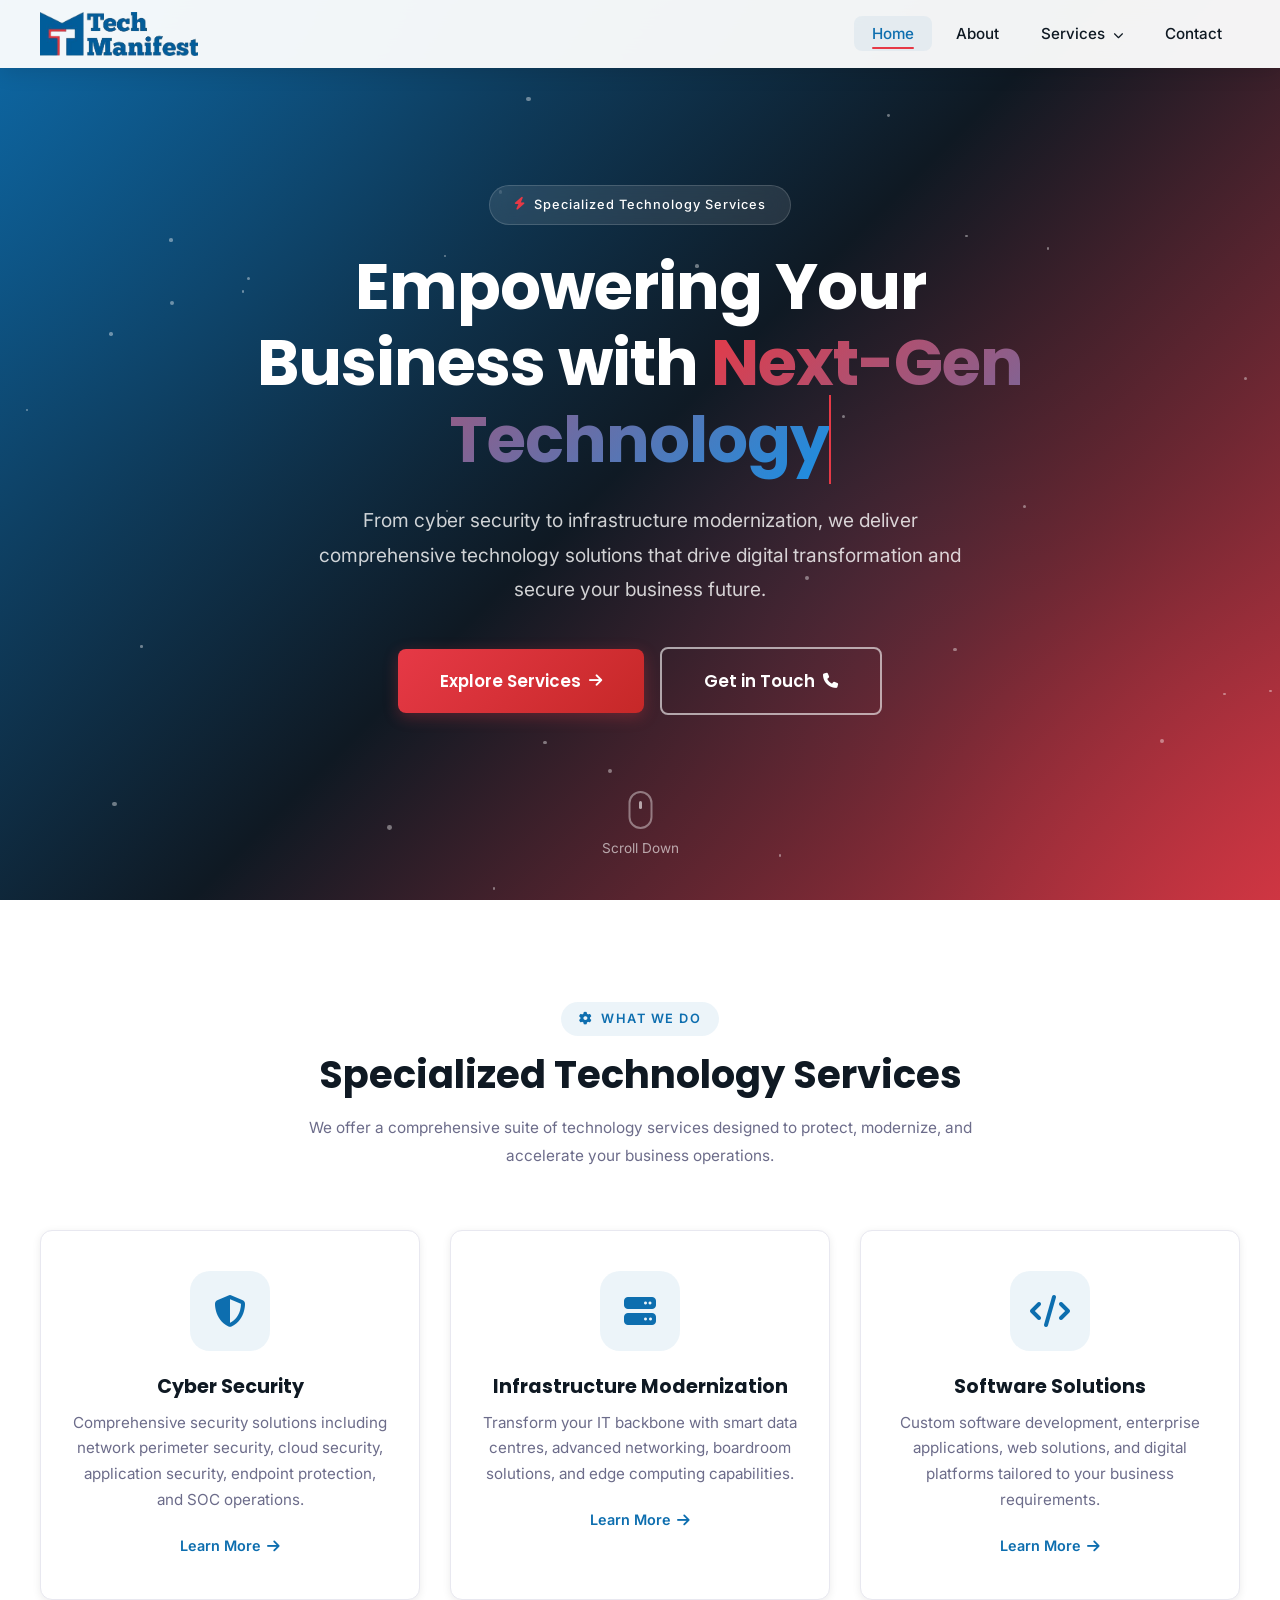
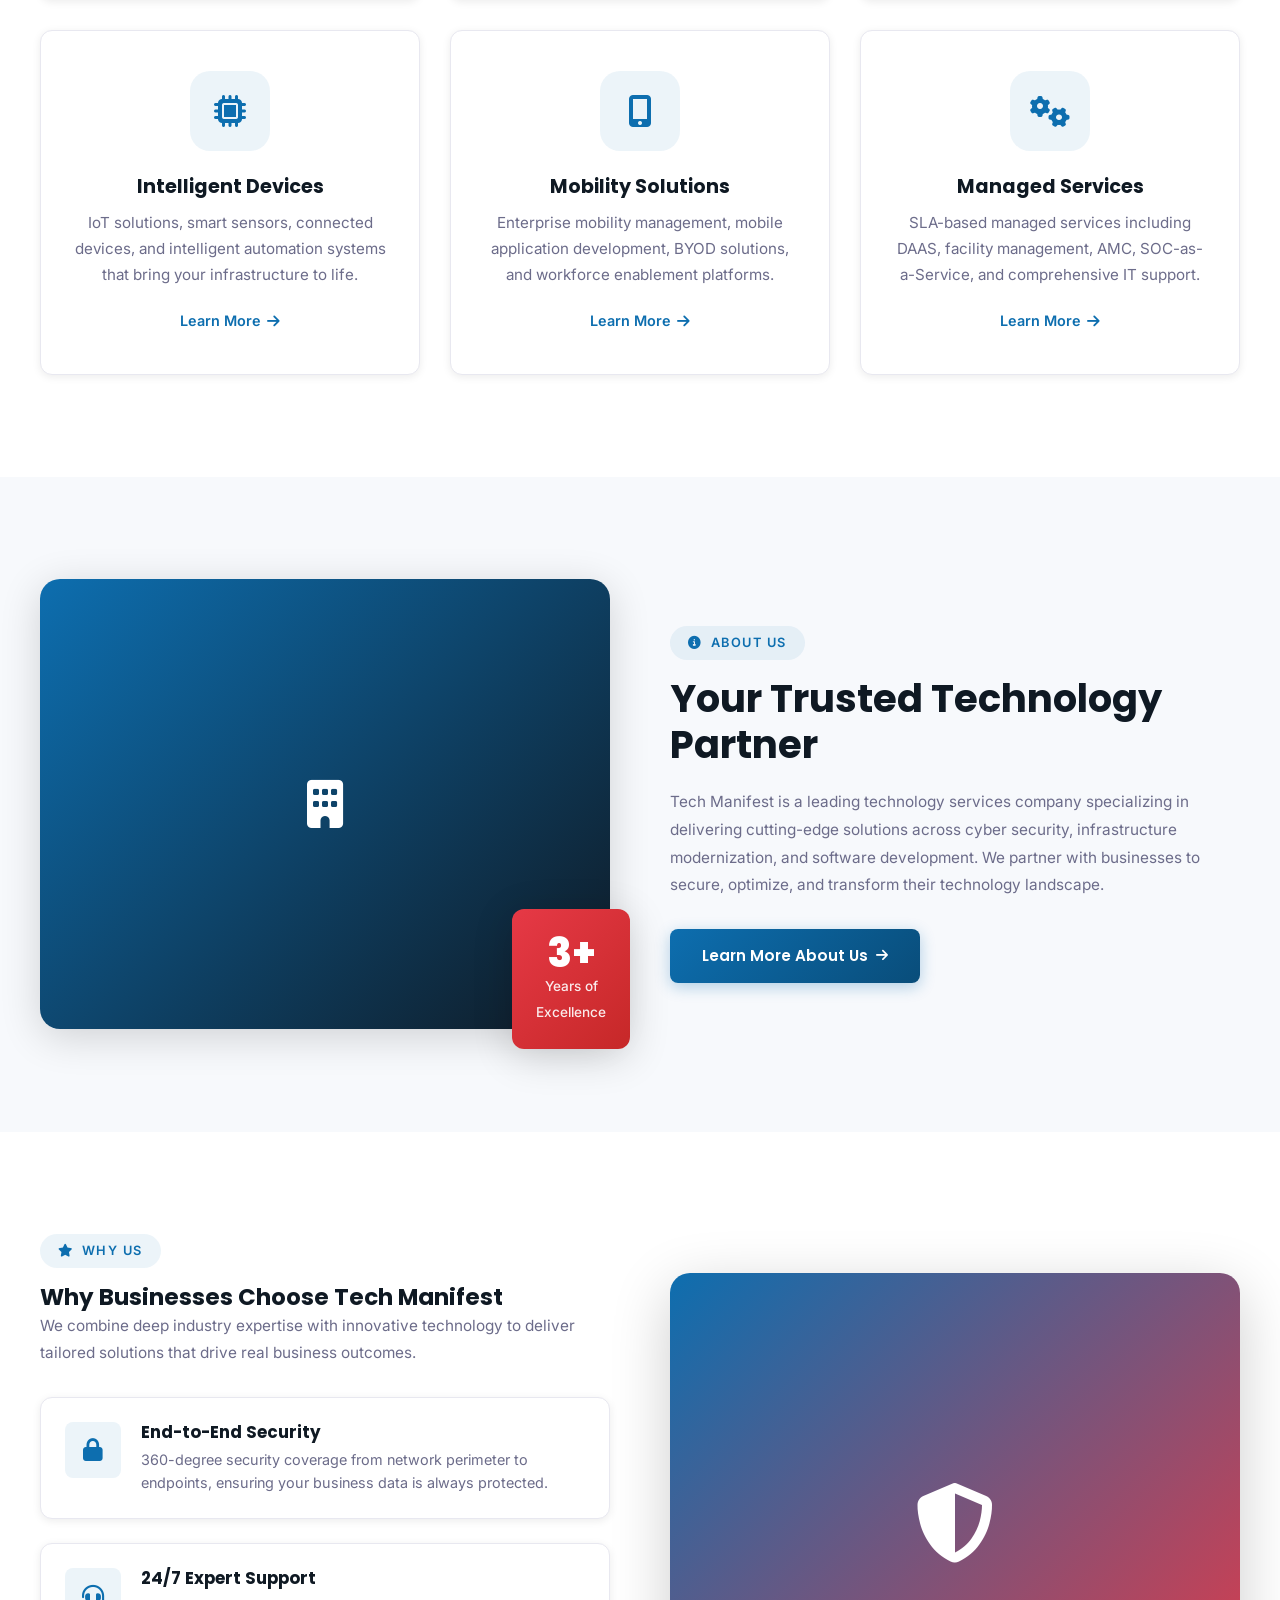
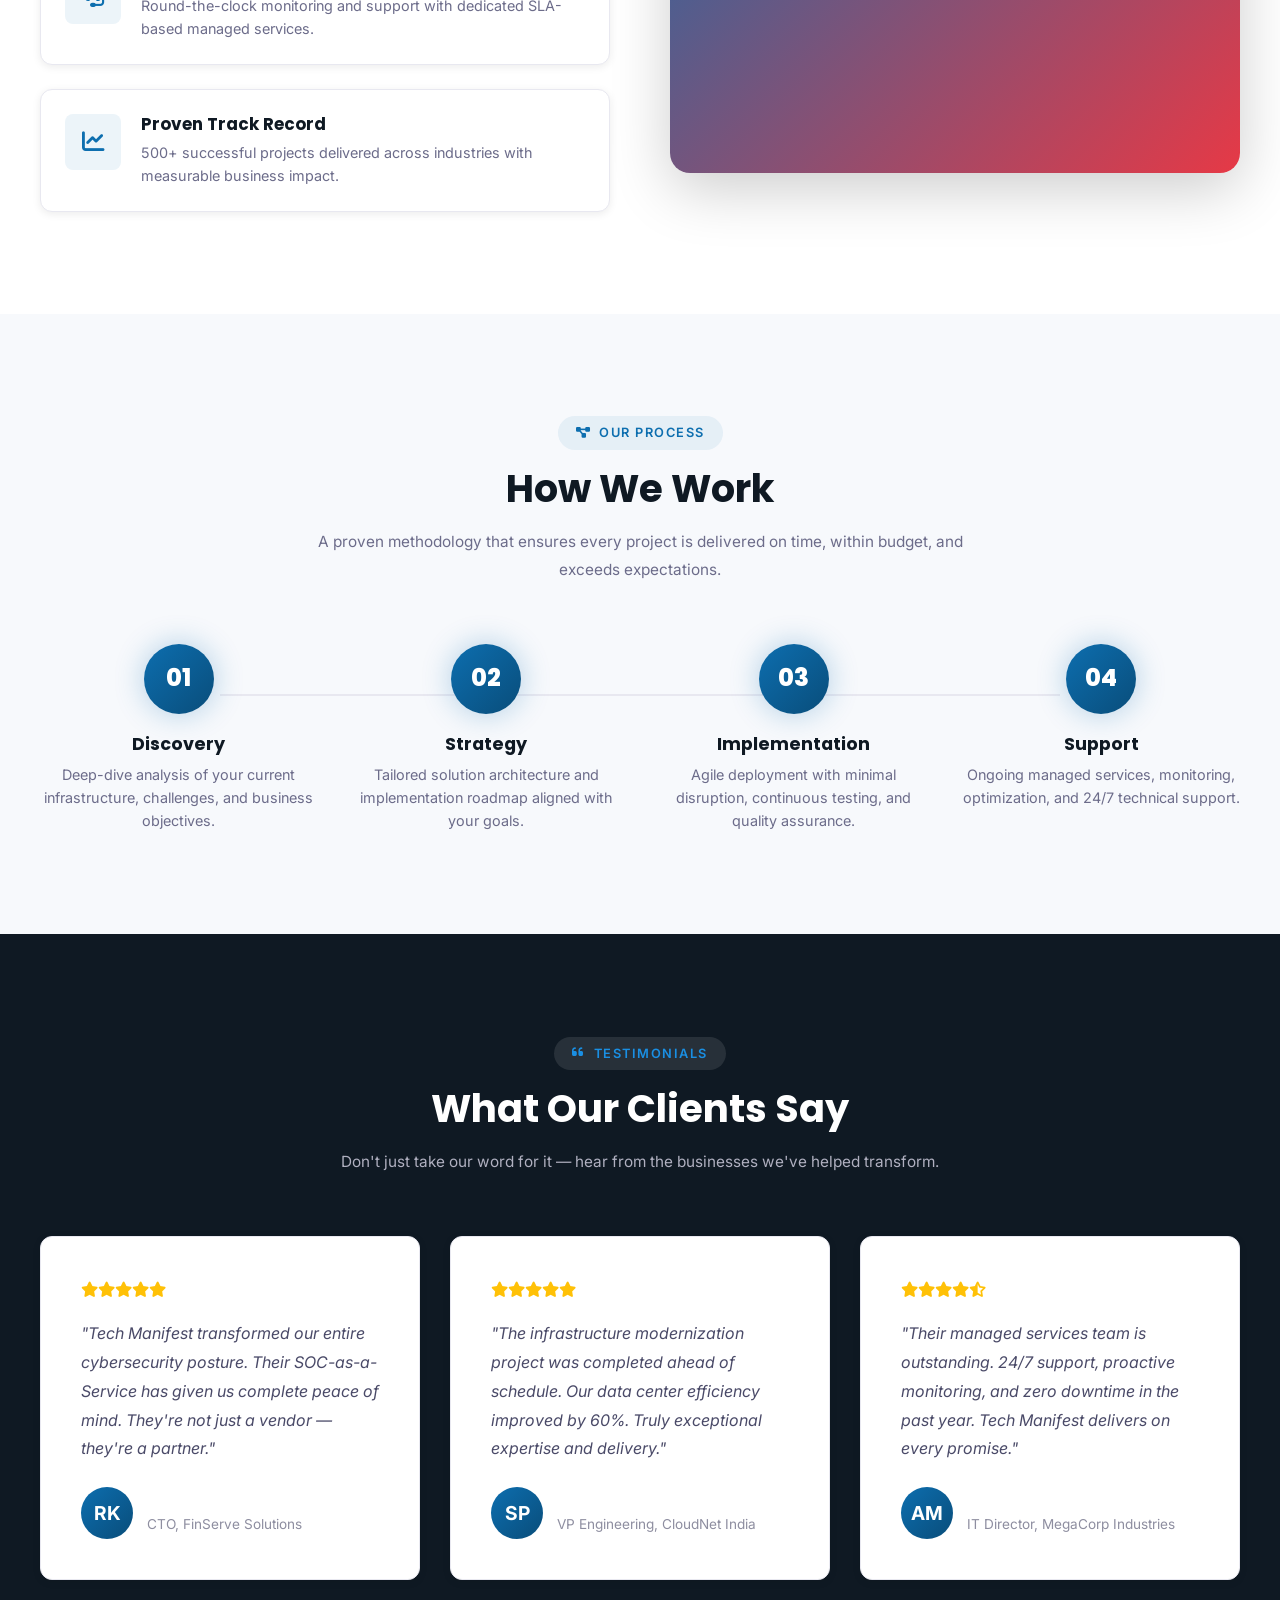
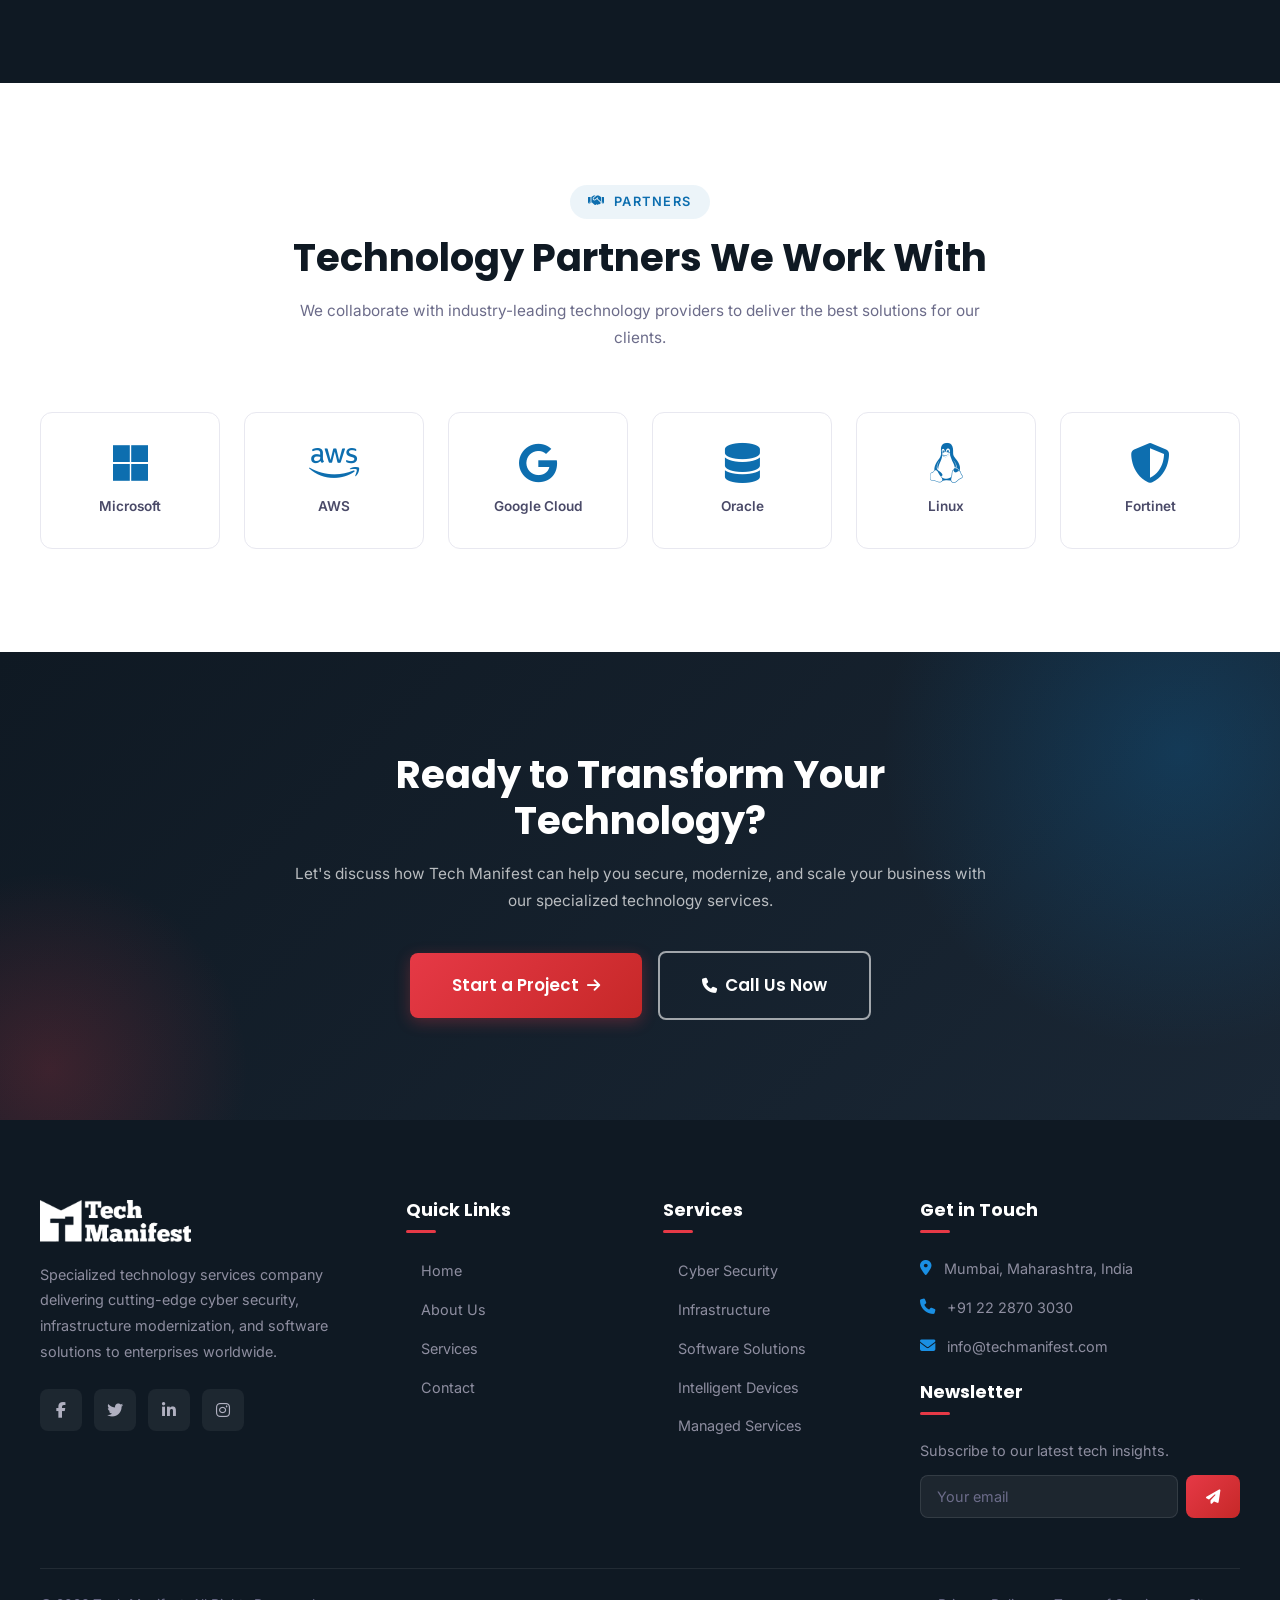
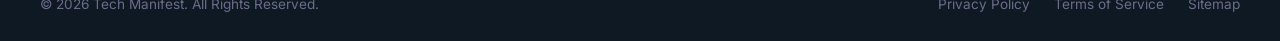
==== commit d565200c: "contact info changes" ====
--- a/index.html
+++ b/index.html
@@ -217,7 +217,7 @@
             </div>
           </div>
           <div class="experience-badge">
-            <span class="number">10+</span>
+            <span class="number">3+</span>
             <span class="label">Years of<br>Excellence</span>
           </div>
         </div>
@@ -227,54 +227,7 @@
           <h2>Your Trusted Technology Partner</h2>
           <p>Tech Manifest is a leading technology services company specializing in delivering cutting-edge solutions across cyber security, infrastructure modernization, and software development. We partner with businesses to secure, optimize, and transform their technology landscape.</p>
 
-          <div class="about-features">
-            <div class="about-feature">
-              <i class="fas fa-check-circle"></i>
-              <span>Enterprise Security Solutions</span>
-            </div>
-            <div class="about-feature">
-              <i class="fas fa-check-circle"></i>
-              <span>24/7 Managed Operations</span>
-            </div>
-            <div class="about-feature">
-              <i class="fas fa-check-circle"></i>
-              <span>Cloud-First Strategy</span>
-            </div>
-            <div class="about-feature">
-              <i class="fas fa-check-circle"></i>
-              <span>Industry Certified Team</span>
-            </div>
-          </div>
-
           <a href="about.html" class="btn btn-primary">Learn More About Us <i class="fas fa-arrow-right"></i></a>
-        </div>
-      </div>
-    </div>
-  </section>
-
-  <!-- ============ STATS ============ -->
-  <section class="section stats-section">
-    <div class="container">
-      <div class="stats-grid">
-        <div class="stat-item reveal stagger-1">
-          <div class="stat-icon"><i class="fas fa-briefcase"></i></div>
-          <div class="stat-number"><span class="counter" data-target="500">0</span>+</div>
-          <div class="stat-label">Projects Completed</div>
-        </div>
-        <div class="stat-item reveal stagger-2">
-          <div class="stat-icon"><i class="fas fa-users"></i></div>
-          <div class="stat-number"><span class="counter" data-target="200">0</span>+</div>
-          <div class="stat-label">Happy Clients</div>
-        </div>
-        <div class="stat-item reveal stagger-3">
-          <div class="stat-icon"><i class="fas fa-user-tie"></i></div>
-          <div class="stat-number"><span class="counter" data-target="50">0</span>+</div>
-          <div class="stat-label">Expert Engineers</div>
-        </div>
-        <div class="stat-item reveal stagger-4">
-          <div class="stat-icon"><i class="fas fa-award"></i></div>
-          <div class="stat-number"><span class="counter" data-target="15">0</span>+</div>
-          <div class="stat-label">Industry Awards</div>
         </div>
       </div>
     </div>
--- a/assets/css/style.css
+++ b/assets/css/style.css
@@ -110,6 +110,8 @@
   color: var(--gray-700);
   background-color: var(--white);
   overflow-x: hidden;
+  min-width: 100%;
+  padding-inline-end: env(safe-area-inset-right, 0px);
   -webkit-font-smoothing: antialiased;
   -moz-osx-font-smoothing: grayscale;
 }
@@ -333,7 +335,9 @@
   position: fixed;
   top: 0;
   left: 0;
+  right: 0;
   width: 100%;
+  min-width: 100%;
   z-index: var(--z-fixed);
   transition: all var(--transition-base);
   padding: 12px 0;
@@ -483,6 +487,8 @@
   cursor: pointer;
   z-index: var(--z-fixed);
   padding: 4px 0;
+  position: relative;
+  right: 0;
 }
 
 .menu-toggle span {
@@ -2015,8 +2021,8 @@
    ============================================ */
 .scroll-top {
   position: fixed;
-  bottom: 30px;
-  right: 30px;
+  bottom: calc(30px + env(safe-area-inset-bottom, 0px));
+  right: calc(30px + env(safe-area-inset-right, 0px));
   width: 50px;
   height: 50px;
   background: var(--gradient-primary);
--- a/assets/css/responsive.css
+++ b/assets/css/responsive.css
@@ -4,8 +4,13 @@
 
 /* ---------- Tablet (max-width: 1024px) ---------- */
 @media (max-width: 1024px) {
-  .grid-4 { grid-template-columns: repeat(2, 1fr); }
-  .grid-3 { grid-template-columns: repeat(2, 1fr); }
+  .grid-4 {
+    grid-template-columns: repeat(2, 1fr);
+  }
+
+  .grid-3 {
+    grid-template-columns: repeat(2, 1fr);
+  }
 
   .about-grid,
   .why-grid,
@@ -60,22 +65,45 @@
 
 /* ---------- Mobile Large (max-width: 768px) ---------- */
 @media (max-width: 768px) {
+
+  html,
+  body {
+    min-height: 100%;
+    overflow-x: hidden;
+  }
+
+  body {
+    min-height: 100vh;
+  }
+
   /* Mobile Navigation */
+  .header {
+    position: relative;
+    padding-right: 60px;
+    /* Space for menu-toggle */
+  }
+
   .nav {
     position: fixed;
     top: 0;
     right: -100%;
-    width: 85%;
-    max-width: 380px;
+    width: 320px;
+    max-height: 100vh;
     height: 100vh;
-    background: var(--dark);
+    background: linear-gradient(135deg, var(--dark) 0%, var(--dark-2) 100%);
+    backdrop-filter: blur(20px);
+    -webkit-backdrop-filter: blur(20px);
     flex-direction: column;
-    justify-content: center;
-    align-items: flex-start;
-    padding: 40px;
+    justify-content: flex-start;
+    align-items: stretch;
+    padding: 80px 30px 30px;
+    padding-bottom: calc(30px + env(safe-area-inset-bottom, 0px));
     transition: right var(--transition-base);
     z-index: var(--z-overlay);
-    box-shadow: -10px 0 40px rgba(0,0,0,0.3);
+    box-shadow: -10px 0 40px rgba(0, 0, 0, 0.5);
+    border-left: 1px solid rgba(255, 255, 255, 0.1);
+    overflow-y: auto;
+    box-sizing: border-box;
   }
 
   .nav.open {
@@ -84,39 +112,86 @@
 
   .nav-list {
     flex-direction: column;
-    align-items: flex-start;
-    gap: 4px;
+    align-items: stretch;
+    gap: 0;
     width: 100%;
+    margin-bottom: 30px;
+    flex: 1;
   }
 
   .nav-link {
-    color: var(--gray-300) !important;
+    color: var(--gray-200) !important;
     font-size: 1.1rem;
-    padding: 12px 0;
+    font-weight: 500;
+    padding: 14px 20px;
     width: 100%;
-    border-bottom: 1px solid rgba(255,255,255,0.06);
-  }
-
-  .nav-link:hover,
+    border-radius: var(--radius-md);
+    margin-bottom: 6px;
+    transition: all var(--transition-base);
+    position: relative;
+    display: flex;
+    align-items: center;
+    justify-content: space-between;
+    cursor: pointer;
+    border-left: 3px solid transparent;
+  }
+
+  .nav-link:hover {
+    color: var(--white) !important;
+    background: rgba(var(--primary-rgb), 0.15);
+    border-left-color: var(--primary);
+    transform: translateX(4px);
+  }
+
   .nav-link.active {
-    color: var(--white) !important;
+    color: var(--primary-light) !important;
+    background: rgba(var(--primary-rgb), 0.2);
+    border-left-color: var(--primary);
+    font-weight: 600;
   }
 
   .nav-link::after {
     display: none;
   }
 
+  /* Services dropdown indicator */
+  .nav-item .nav-link::after {
+    content: '▼';
+    font-size: 0.75rem;
+    transition: transform var(--transition-base);
+    color: var(--gray-500);
+    margin-left: 8px;
+  }
+
+  .nav-item.dropdown-open .nav-link {
+    color: var(--primary-light) !important;
+    background: rgba(var(--primary-rgb), 0.2);
+    border-left-color: var(--primary-light);
+  }
+
+  .nav-item.dropdown-open .nav-link::after {
+    transform: rotate(180deg) scaleX(1.2);
+    color: var(--primary-light);
+  }
+
   .nav-cta {
-    margin-left: 0;
-    margin-top: 20px;
+    margin-top: auto;
+    padding-top: 20px;
+    border-top: 1px solid rgba(255, 255, 255, 0.1);
   }
 
   .nav-cta .btn {
     width: 100%;
+    justify-content: center;
   }
 
   .menu-toggle {
     display: flex;
+    position: absolute;
+    top: 50%;
+    right: 15px;
+    transform: translateY(-50%);
+    z-index: var(--z-fixed);
   }
 
   /* Mobile overlay */
@@ -124,7 +199,7 @@
     display: block;
     position: fixed;
     inset: 0;
-    background: rgba(0,0,0,0.5);
+    background: rgba(0, 0, 0, 0.5);
     opacity: 0;
     visibility: hidden;
     transition: all var(--transition-base);
@@ -144,35 +219,85 @@
     transform: none;
     box-shadow: none;
     background: transparent;
-    padding: 0 0 0 20px;
+    padding: 8px 0 0 20px;
     display: none;
+    border-left: 2px solid var(--primary);
+    margin-left: 20px;
+    margin-top: 8px;
   }
 
   .nav-item.dropdown-open .dropdown {
     display: block;
+    animation: slideDown 0.3s ease-out;
   }
 
   .dropdown-link {
     color: var(--gray-400);
-    padding: 8px 0;
-    border-bottom: none;
+    padding: 12px 16px 12px 20px;
+    border-radius: var(--radius-sm);
+    margin-bottom: 4px;
+    transition: all var(--transition-base);
+    display: flex;
+    align-items: center;
+    gap: 12px;
+    font-size: 0.95rem;
+    cursor: pointer;
+    position: relative;
+    border-left: 2px solid transparent;
   }
 
   .dropdown-link:hover {
-    background: transparent;
+    background: rgba(var(--primary-rgb), 0.15);
     color: var(--primary-light);
+    border-left-color: var(--primary);
+    transform: translateX(4px);
+    padding-left: 18px;
+  }
+
+  .dropdown-link:active {
+    background: rgba(var(--primary-rgb), 0.25);
+    color: var(--primary);
+  }
+
+  .dropdown-link i {
+    font-size: 0.95rem;
+    color: var(--primary);
+    width: 16px;
+    text-align: center;
+    transition: all var(--transition-fast);
+  }
+
+  .dropdown-link:hover i {
+    transform: scale(1.1);
+  }
+
+  @keyframes slideDown {
+    from {
+      opacity: 0;
+      transform: translateY(-10px);
+    }
+
+    to {
+      opacity: 1;
+      transform: translateY(0);
+    }
   }
 
   /* Sections */
-  .grid-2 { grid-template-columns: 1fr; }
-  .grid-3 { grid-template-columns: 1fr; }
+  .grid-2 {
+    grid-template-columns: 1fr;
+  }
+
+  .grid-3 {
+    grid-template-columns: 1fr;
+  }
 
   .section-header {
     margin-bottom: 40px;
   }
 
   .hero {
-    min-height: 100svh;
+    min-height: calc(100svh - 80px);
   }
 
   .hero-content {
@@ -337,6 +462,12 @@
     width: 44px;
     height: 44px;
   }
+
+  .scroll-top.visible {
+    opacity: 1 !important;
+    visibility: visible !important;
+    transform: translateY(0) !important;
+  }
 }
 
 /* ---------- Large Screens (min-width: 1400px) ---------- */
@@ -359,6 +490,7 @@
 
 /* ---------- Reduced Motion ---------- */
 @media (prefers-reduced-motion: reduce) {
+
   *,
   *::before,
   *::after {
@@ -383,6 +515,7 @@
 
 /* ---------- Print Styles ---------- */
 @media print {
+
   .header,
   .footer,
   .scroll-top,
@@ -406,4 +539,4 @@
   .section {
     padding: 20px 0;
   }
-}
+}
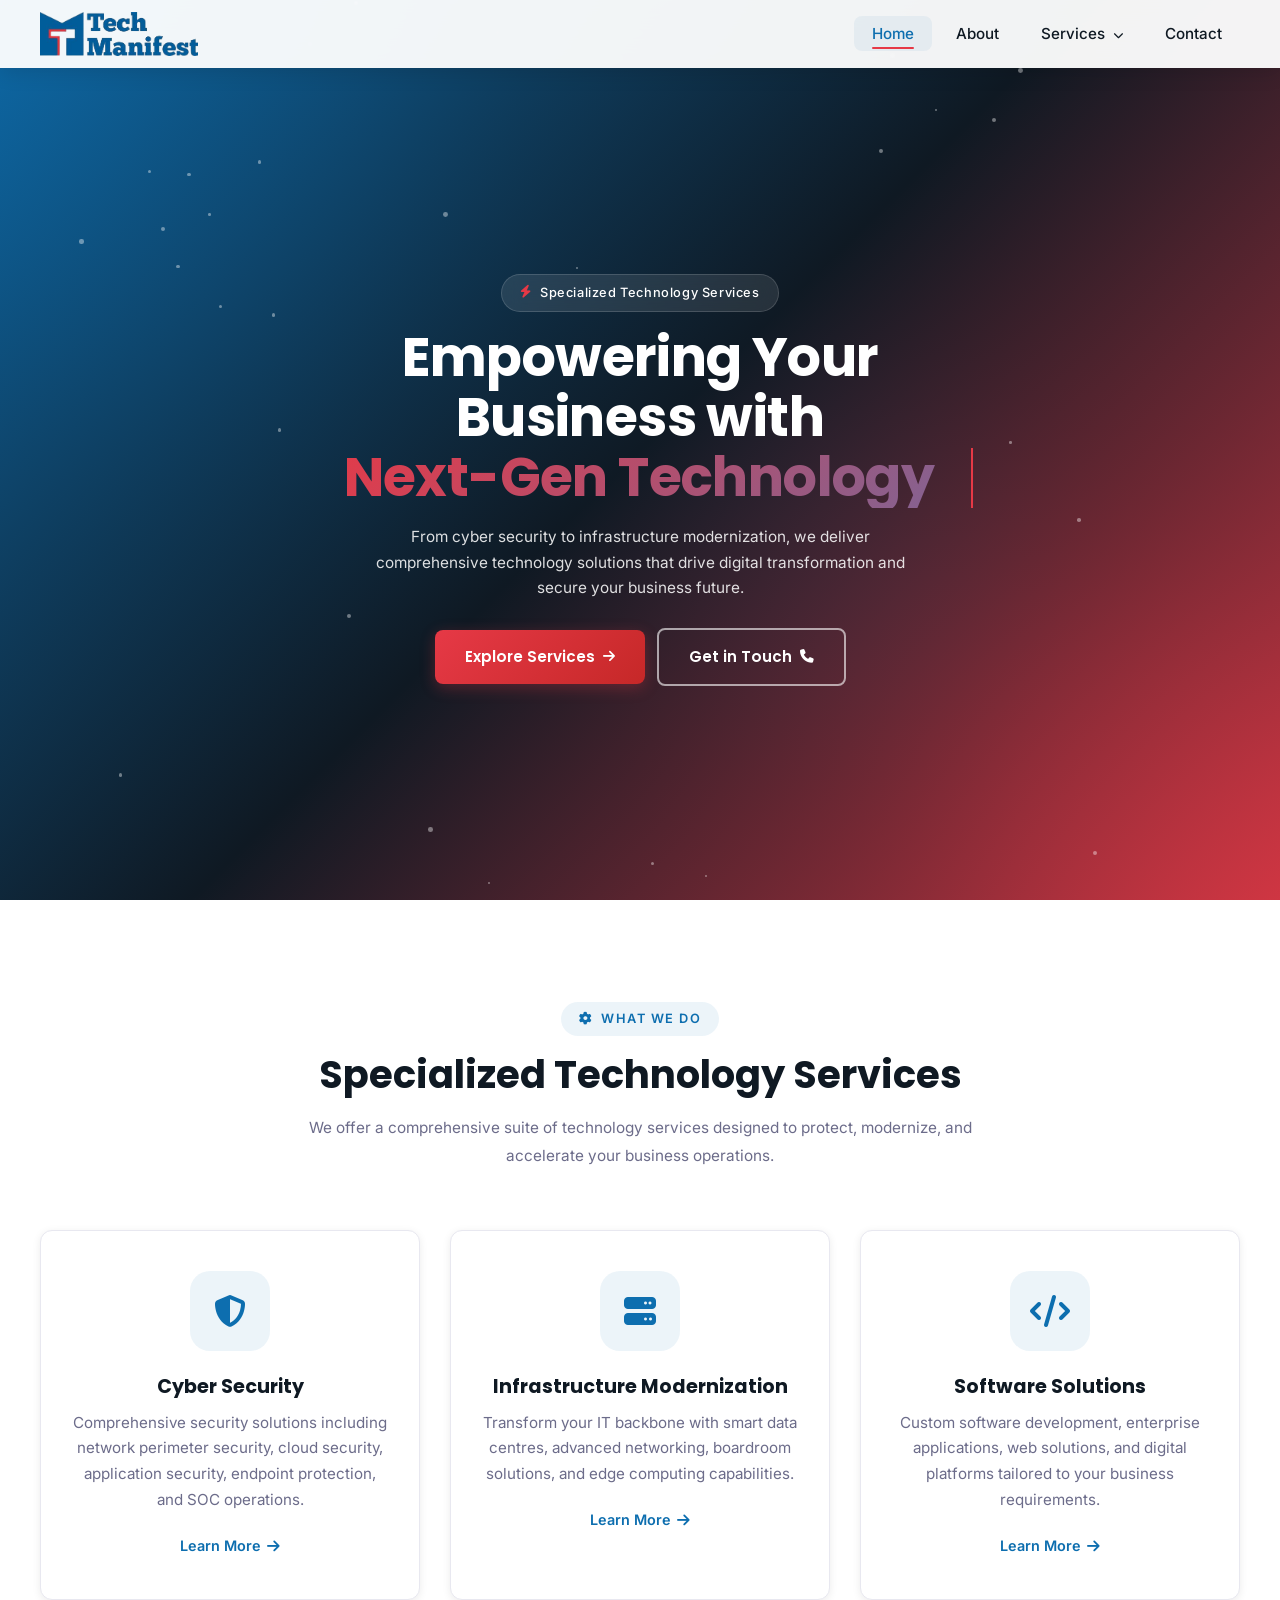
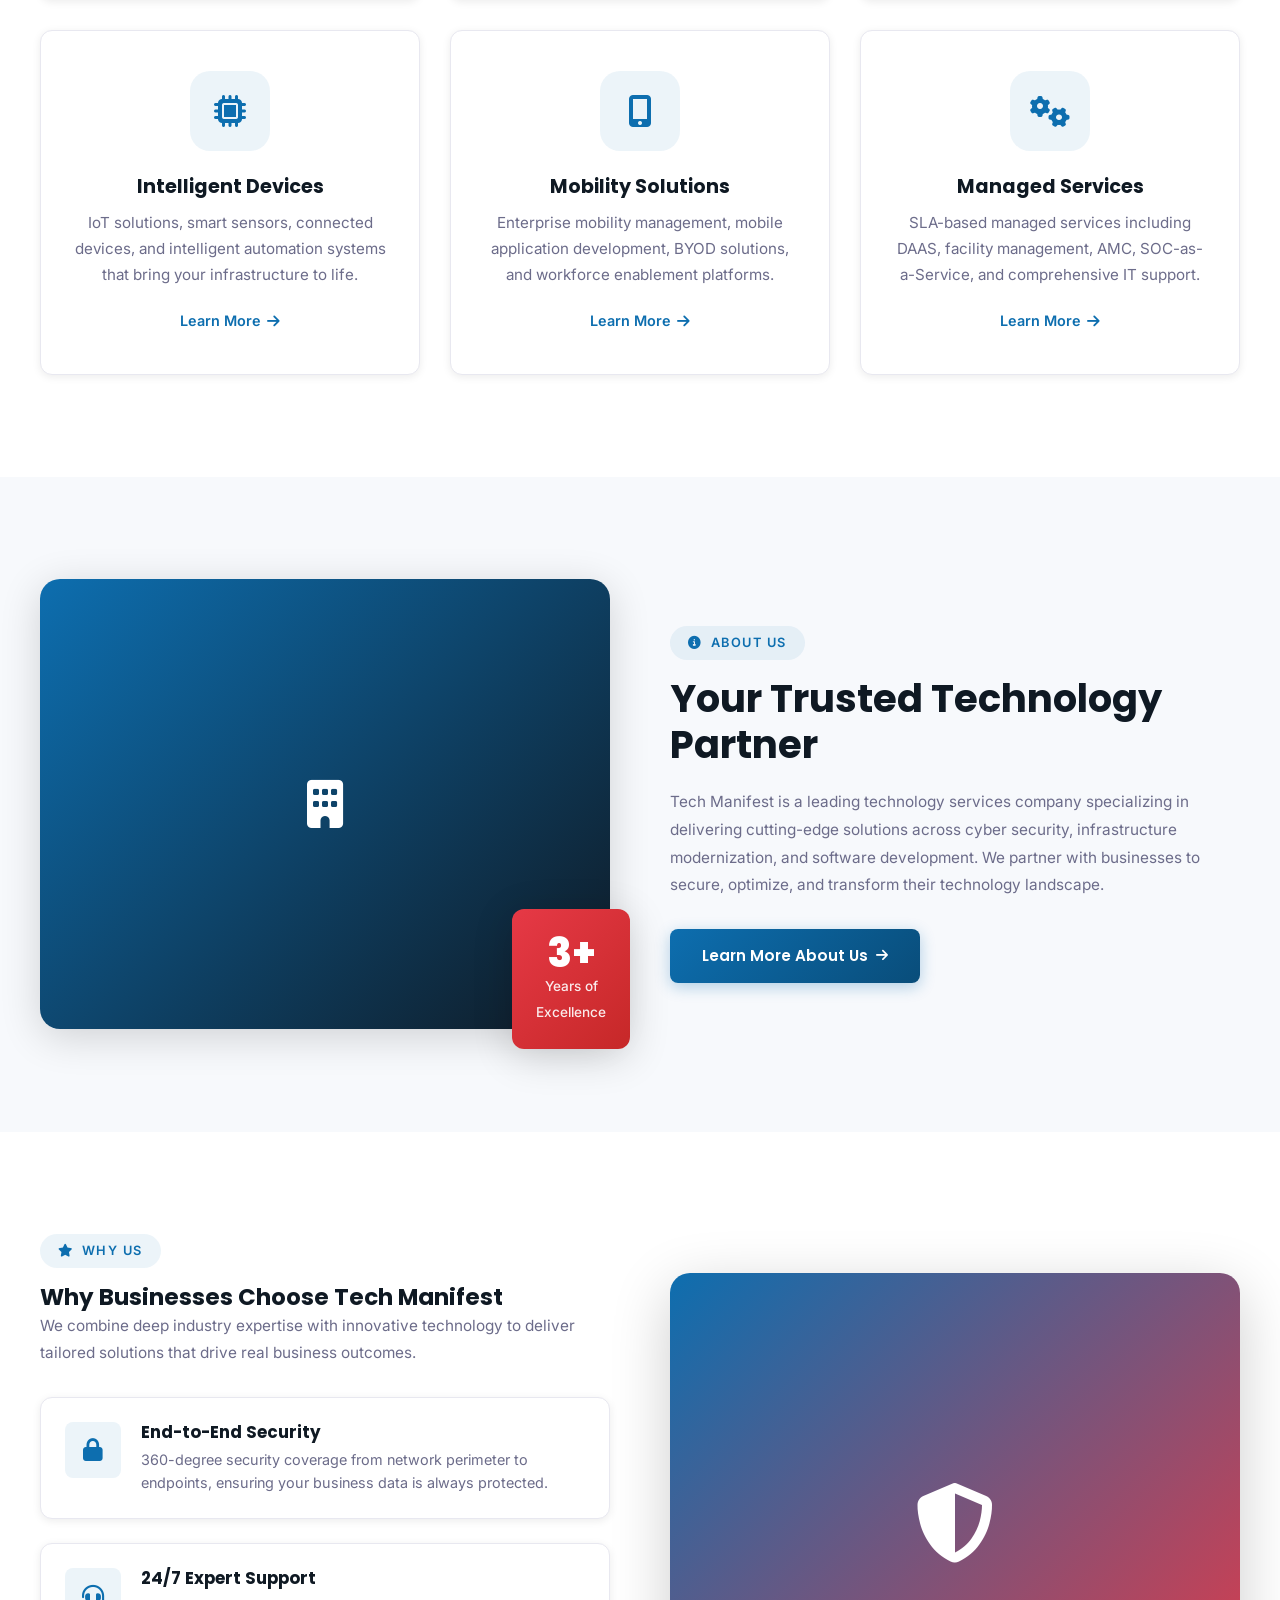
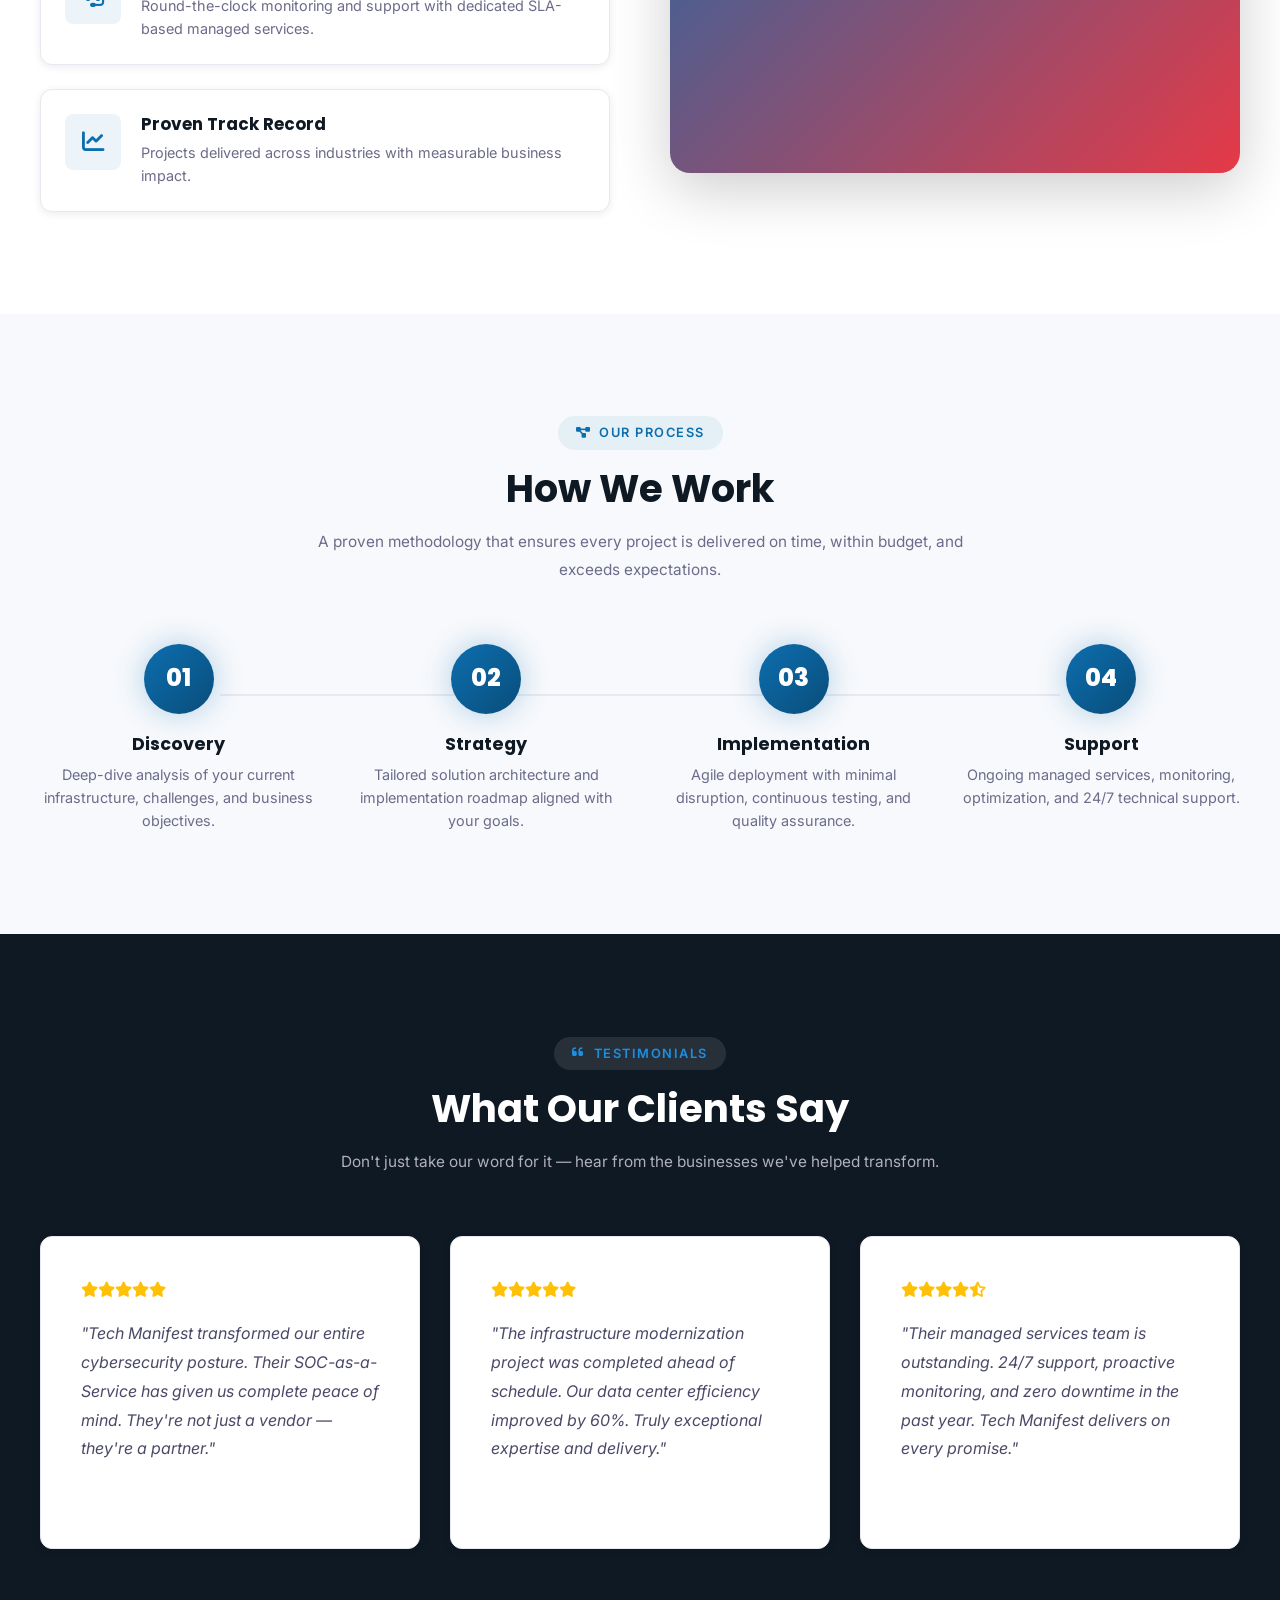
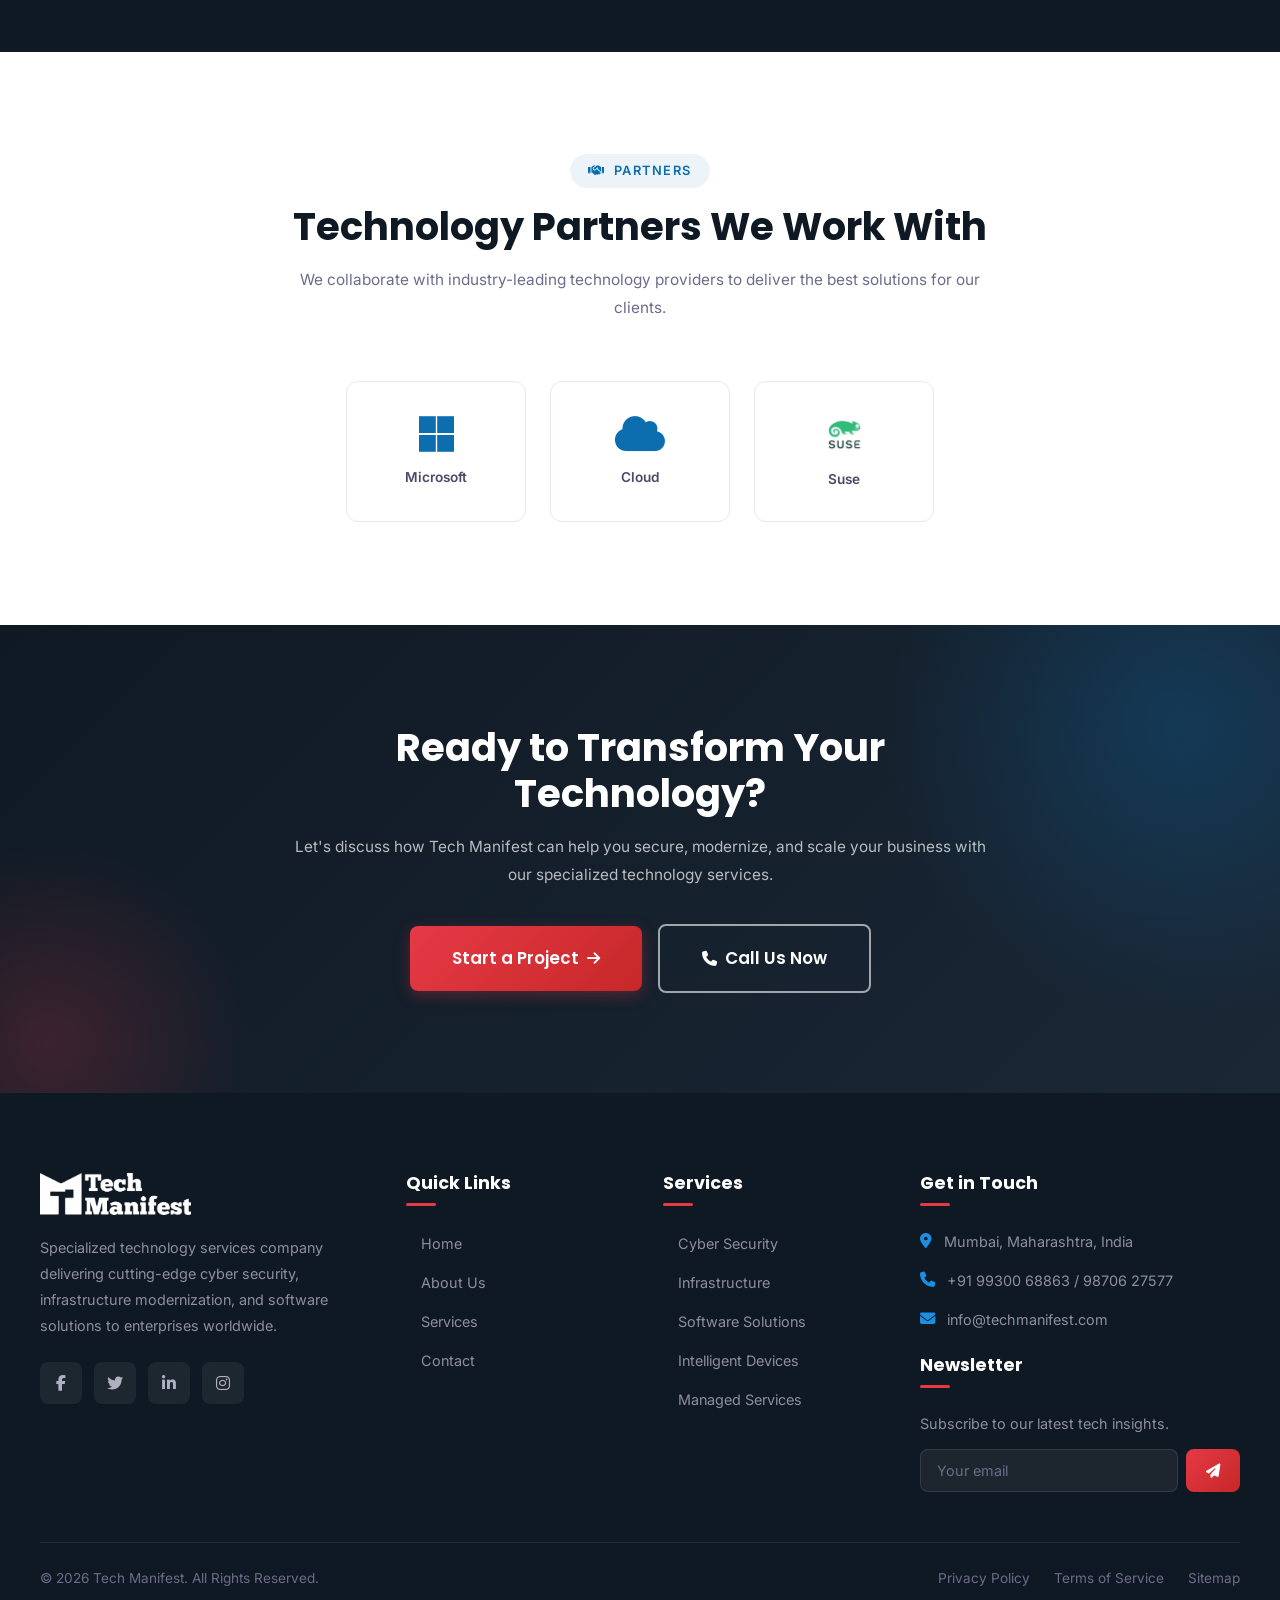
==== commit 5852bf3b: "Added all the changes as per client" ====
--- a/index.html
+++ b/index.html
@@ -116,7 +116,7 @@
       <div class="hero-particles" id="heroParticles"></div>
     </div>
 
-    <div class="hero-content">
+    <div class="hero-content hero-content-compact">
       <div class="hero-badge reveal">
         <i class="fas fa-bolt"></i>
         <span>Specialized Technology Services</span>
@@ -127,16 +127,12 @@
       <p class="reveal stagger-2">
         From cyber security to infrastructure modernization, we deliver comprehensive technology solutions that drive digital transformation and secure your business future.
       </p>
-      <div class="hero-buttons reveal stagger-3">
+      <div class="hero-buttons hero-buttons-compact reveal stagger-3">
         <a href="services.html" class="btn btn-accent btn-lg">Explore Services <i class="fas fa-arrow-right"></i></a>
         <a href="contact.html" class="btn btn-outline-white btn-lg">Get in Touch <i class="fas fa-phone"></i></a>
       </div>
     </div>
 
-    <div class="hero-scroll">
-      <div class="mouse"></div>
-      <span>Scroll Down</span>
-    </div>
   </section>
 
   <!-- ============ SERVICES OVERVIEW ============ -->
@@ -261,7 +257,7 @@
               <div class="icon"><i class="fas fa-chart-line"></i></div>
               <div>
                 <h4>Proven Track Record</h4>
-                <p>500+ successful projects delivered across industries with measurable business impact.</p>
+                <p>Projects delivered across industries with measurable business impact.</p>
               </div>
             </div>
           </div>
@@ -326,10 +322,8 @@
           </div>
           <p>"Tech Manifest transformed our entire cybersecurity posture. Their SOC-as-a-Service has given us complete peace of mind. They're not just a vendor — they're a partner."</p>
           <div class="testimonial-author">
-            <div class="avatar">RK</div>
             <div class="info">
-              <h4>Rajesh Kumar</h4>
-              <span>CTO, FinServe Solutions</span>
+              <h4>Anonymous Client</h4>
             </div>
           </div>
         </div>
@@ -340,10 +334,8 @@
           </div>
           <p>"The infrastructure modernization project was completed ahead of schedule. Our data center efficiency improved by 60%. Truly exceptional expertise and delivery."</p>
           <div class="testimonial-author">
-            <div class="avatar">SP</div>
             <div class="info">
-              <h4>Sunita Patel</h4>
-              <span>VP Engineering, CloudNet India</span>
+              <h4>Anonymous Client</h4>
             </div>
           </div>
         </div>
@@ -354,10 +346,8 @@
           </div>
           <p>"Their managed services team is outstanding. 24/7 support, proactive monitoring, and zero downtime in the past year. Tech Manifest delivers on every promise."</p>
           <div class="testimonial-author">
-            <div class="avatar">AM</div>
             <div class="info">
-              <h4>Arjun Mehta</h4>
-              <span>IT Director, MegaCorp Industries</span>
+              <h4>Anonymous Client</h4>
             </div>
           </div>
         </div>
@@ -380,24 +370,12 @@
           <span>Microsoft</span>
         </div>
         <div class="tech-item">
-          <i class="fab fa-aws"></i>
-          <span>AWS</span>
+          <i class="fas fa-cloud"></i>
+          <span>Cloud</span>
         </div>
         <div class="tech-item">
-          <i class="fab fa-google"></i>
-          <span>Google Cloud</span>
-        </div>
-        <div class="tech-item">
-          <i class="fas fa-database"></i>
-          <span>Oracle</span>
-        </div>
-        <div class="tech-item">
-          <i class="fab fa-linux"></i>
-          <span>Linux</span>
-        </div>
-        <div class="tech-item">
-          <i class="fas fa-shield-halved"></i>
-          <span>Fortinet</span>
+          <img src="assets/images/suse.webp" alt="Suse" width="44" height="44">
+          <span>Suse</span>
         </div>
       </div>
     </div>
@@ -463,7 +441,7 @@
           </div>
           <div class="footer-contact-item">
             <i class="fas fa-phone"></i>
-            <span>+91 22 2870 3030</span>
+            <span>+91 99300 68863 / 98706 27577</span>
           </div>
           <div class="footer-contact-item">
             <i class="fas fa-envelope"></i>
@@ -482,9 +460,9 @@
       <div class="footer-bottom">
         <p>&copy; 2026 Tech Manifest. All Rights Reserved.</p>
         <div class="footer-bottom-links">
-          <a href="#">Privacy Policy</a>
-          <a href="#">Terms of Service</a>
-          <a href="sitemap.xml">Sitemap</a>
+          <a href="privacy-policy.html">Privacy Policy</a>
+          <a href="terms-of-service.html">Terms of Service</a>
+          <a href="sitemap.html">Sitemap</a>
         </div>
       </div>
     </div>
--- a/assets/css/style.css
+++ b/assets/css/style.css
@@ -809,6 +809,80 @@
   flex-wrap: wrap;
 }
 
+/* Compact hero variant for homepage */
+.hero-content-compact {
+  max-width: 760px;
+  padding-top: clamp(32px, 6vh, 72px);
+}
+
+.hero-content-compact .hero-badge {
+  padding: 7px 18px;
+  margin-top: 6px;
+  margin-bottom: 16px;
+  font-size: 0.8rem;
+  letter-spacing: 0.6px;
+  animation: badgeDrift 4.5s ease-in-out infinite;
+}
+
+.hero-content-compact h1 {
+  font-size: clamp(2rem, 4.2vw, 3.4rem);
+  margin-bottom: 16px;
+  line-height: 1.12;
+  letter-spacing: -0.6px;
+  min-height: 2.3em;
+}
+
+.hero-content-compact h1 .highlight {
+  display: inline-block;
+  white-space: nowrap;
+  min-width: 17ch;
+  vertical-align: baseline;
+  background-size: 200% 200%;
+  animation: heroHighlightShift 6s ease-in-out infinite;
+}
+
+.hero-content-compact p {
+  font-size: clamp(0.95rem, 1.2vw, 1.06rem);
+  max-width: 560px;
+  margin-bottom: 28px;
+  line-height: 1.65;
+  color: rgba(255, 255, 255, 0.86);
+}
+
+.hero-buttons-compact {
+  gap: 12px;
+}
+
+.hero-buttons-compact .btn {
+  padding: 14px 30px;
+  font-size: 0.95rem;
+}
+
+@keyframes badgeDrift {
+  0%,
+  100% {
+    transform: translateY(0);
+  }
+
+  50% {
+    transform: translateY(-4px);
+  }
+}
+
+@keyframes heroHighlightShift {
+  0% {
+    background-position: 0% 50%;
+  }
+
+  50% {
+    background-position: 100% 50%;
+  }
+
+  100% {
+    background-position: 0% 50%;
+  }
+}
+
 .hero-scroll {
   position: absolute;
   bottom: 40px;
@@ -1965,7 +2039,8 @@
    ============================================ */
 .tech-grid {
   display: grid;
-  grid-template-columns: repeat(6, 1fr);
+  grid-template-columns: repeat(auto-fit, minmax(150px, 180px));
+  justify-content: center;
   gap: 24px;
 }
 
@@ -1974,6 +2049,8 @@
   flex-direction: column;
   align-items: center;
   justify-content: center;
+  width: 100%;
+  max-width: 180px;
   padding: 30px 20px;
   background: var(--white);
   border-radius: var(--radius-md);
@@ -1991,6 +2068,13 @@
 .tech-item i {
   font-size: 2.5rem;
   color: var(--primary);
+  margin-bottom: 12px;
+}
+
+.tech-item img {
+  width: 44px;
+  height: 44px;
+  object-fit: contain;
   margin-bottom: 12px;
 }
 
--- a/assets/css/responsive.css
+++ b/assets/css/responsive.css
@@ -6,6 +6,197 @@
 @media (max-width: 1024px) {
   .grid-4 {
     grid-template-columns: repeat(2, 1fr);
+  }
+
+  .header {
+    position: relative;
+    padding-right: 60px;
+    z-index: var(--z-modal);
+  }
+
+  .nav {
+    position: fixed;
+    top: 0;
+    right: -100%;
+    width: min(320px, 86vw);
+    max-height: 100vh;
+    height: 100vh;
+    background: linear-gradient(135deg, var(--dark) 0%, var(--dark-2) 100%);
+    backdrop-filter: blur(20px);
+    -webkit-backdrop-filter: blur(20px);
+    flex-direction: column;
+    justify-content: flex-start;
+    align-items: stretch;
+    padding: 80px 30px 30px;
+    padding-bottom: calc(30px + env(safe-area-inset-bottom, 0px));
+    transition: right var(--transition-base);
+    z-index: var(--z-overlay);
+    box-shadow: -10px 0 40px rgba(0, 0, 0, 0.5);
+    border-left: 1px solid rgba(255, 255, 255, 0.1);
+    overflow-y: auto;
+    box-sizing: border-box;
+  }
+
+  .nav.open {
+    right: 0;
+  }
+
+  .nav-list {
+    flex-direction: column;
+    align-items: stretch;
+    gap: 0;
+    width: 100%;
+    margin-bottom: 30px;
+    flex: 1;
+  }
+
+  .nav-link {
+    color: var(--gray-200) !important;
+    font-size: 1.1rem;
+    font-weight: 500;
+    padding: 14px 20px;
+    width: 100%;
+    border-radius: var(--radius-md);
+    margin-bottom: 6px;
+    transition: all var(--transition-base);
+    position: relative;
+    display: flex;
+    align-items: center;
+    justify-content: space-between;
+    cursor: pointer;
+    border-left: 3px solid transparent;
+  }
+
+  .nav-link:hover {
+    color: var(--white) !important;
+    background: rgba(var(--primary-rgb), 0.15);
+    border-left-color: var(--primary);
+    transform: translateX(4px);
+  }
+
+  .nav-link.active {
+    color: var(--primary-light) !important;
+    background: rgba(var(--primary-rgb), 0.2);
+    border-left-color: var(--primary);
+    font-weight: 600;
+  }
+
+  .nav-link::after {
+    display: none;
+  }
+
+  .nav-item .nav-link::after {
+    content: '▼';
+    font-size: 0.75rem;
+    transition: transform var(--transition-base);
+    color: var(--gray-500);
+    margin-left: 8px;
+  }
+
+  .nav-item.dropdown-open .nav-link {
+    color: var(--primary-light) !important;
+    background: rgba(var(--primary-rgb), 0.2);
+    border-left-color: var(--primary-light);
+  }
+
+  .nav-item.dropdown-open .nav-link::after {
+    transform: rotate(180deg) scaleX(1.2);
+    color: var(--primary-light);
+  }
+
+  .nav-cta {
+    margin-top: auto;
+    padding-top: 20px;
+    border-top: 1px solid rgba(255, 255, 255, 0.1);
+  }
+
+  .nav-cta .btn {
+    width: 100%;
+    justify-content: center;
+  }
+
+  .menu-toggle {
+    display: flex;
+    position: absolute;
+    top: 50%;
+    right: 15px;
+    transform: translateY(-50%);
+    z-index: var(--z-fixed);
+  }
+
+  .nav-overlay {
+    display: block;
+    position: fixed;
+    inset: 0;
+    background: rgba(0, 0, 0, 0.5);
+    opacity: 0;
+    visibility: hidden;
+    transition: all var(--transition-base);
+    z-index: calc(var(--z-overlay) - 1);
+  }
+
+  .nav-overlay.active {
+    opacity: 1;
+    visibility: visible;
+  }
+
+  .nav-item .dropdown {
+    position: static;
+    opacity: 1;
+    visibility: visible;
+    transform: none;
+    box-shadow: none;
+    background: transparent;
+    padding: 8px 0 0 20px;
+    display: none;
+    border-left: 2px solid var(--primary);
+    margin-left: 20px;
+    margin-top: 8px;
+  }
+
+  .nav-item.dropdown-open .dropdown {
+    display: block;
+    animation: slideDown 0.3s ease-out;
+  }
+
+  .dropdown-link {
+    color: var(--gray-400);
+    padding: 12px 16px 12px 20px;
+    border-radius: var(--radius-sm);
+    margin-bottom: 4px;
+    transition: all var(--transition-base);
+    display: flex;
+    align-items: center;
+    gap: 12px;
+    font-size: 0.95rem;
+    cursor: pointer;
+    position: relative;
+    border-left: 2px solid transparent;
+  }
+
+  .dropdown-link:hover {
+    background: rgba(var(--primary-rgb), 0.15);
+    color: var(--primary-light);
+    border-left-color: var(--primary);
+    transform: translateX(4px);
+    padding-left: 18px;
+  }
+
+  .dropdown-link:active {
+    background: rgba(var(--primary-rgb), 0.25);
+    color: var(--primary);
+  }
+
+  .dropdown-link i {
+    font-size: 0.95rem;
+    color: var(--primary);
+    width: 16px;
+    text-align: center;
+    transition: all var(--transition-fast);
+  }
+
+  .dropdown-link:hover i {
+    transform: scale(1.1);
   }
 
   .grid-3 {
@@ -47,7 +238,8 @@
   }
 
   .tech-grid {
-    grid-template-columns: repeat(4, 1fr);
+    grid-template-columns: repeat(auto-fit, minmax(140px, 170px));
+    justify-content: center;
   }
 
   .hero h1 {
@@ -345,7 +537,8 @@
   }
 
   .tech-grid {
-    grid-template-columns: repeat(3, 1fr);
+    grid-template-columns: repeat(auto-fit, minmax(120px, 1fr));
+    justify-content: center;
   }
 
   .stats-grid {
@@ -417,8 +610,9 @@
   }
 
   .tech-grid {
-    grid-template-columns: repeat(2, 1fr);
+    grid-template-columns: repeat(auto-fit, minmax(110px, 1fr));
     gap: 16px;
+    justify-content: center;
   }
 
   .tech-item {
@@ -467,6 +661,45 @@
     opacity: 1 !important;
     visibility: visible !important;
     transform: translateY(0) !important;
+  }
+}
+
+/* ---------- Responsive Nav Layer Safety ---------- */
+@media (max-width: 1024px) {
+  .header {
+    z-index: var(--z-modal);
+  }
+
+  .nav {
+    z-index: calc(var(--z-modal) + 1);
+  }
+
+  .menu-toggle {
+    z-index: calc(var(--z-modal) + 2);
+  }
+
+  .nav-overlay {
+    pointer-events: none;
+  }
+
+  .nav-overlay.active {
+    pointer-events: auto;
+  }
+
+  .menu-toggle,
+  .nav-link,
+  .dropdown-link {
+    touch-action: manipulation;
+    -webkit-tap-highlight-color: transparent;
+  }
+
+  .nav-link:hover,
+  .dropdown-link:hover {
+    transform: none;
+  }
+
+  .dropdown-link:hover {
+    padding-left: 20px;
   }
 }
 
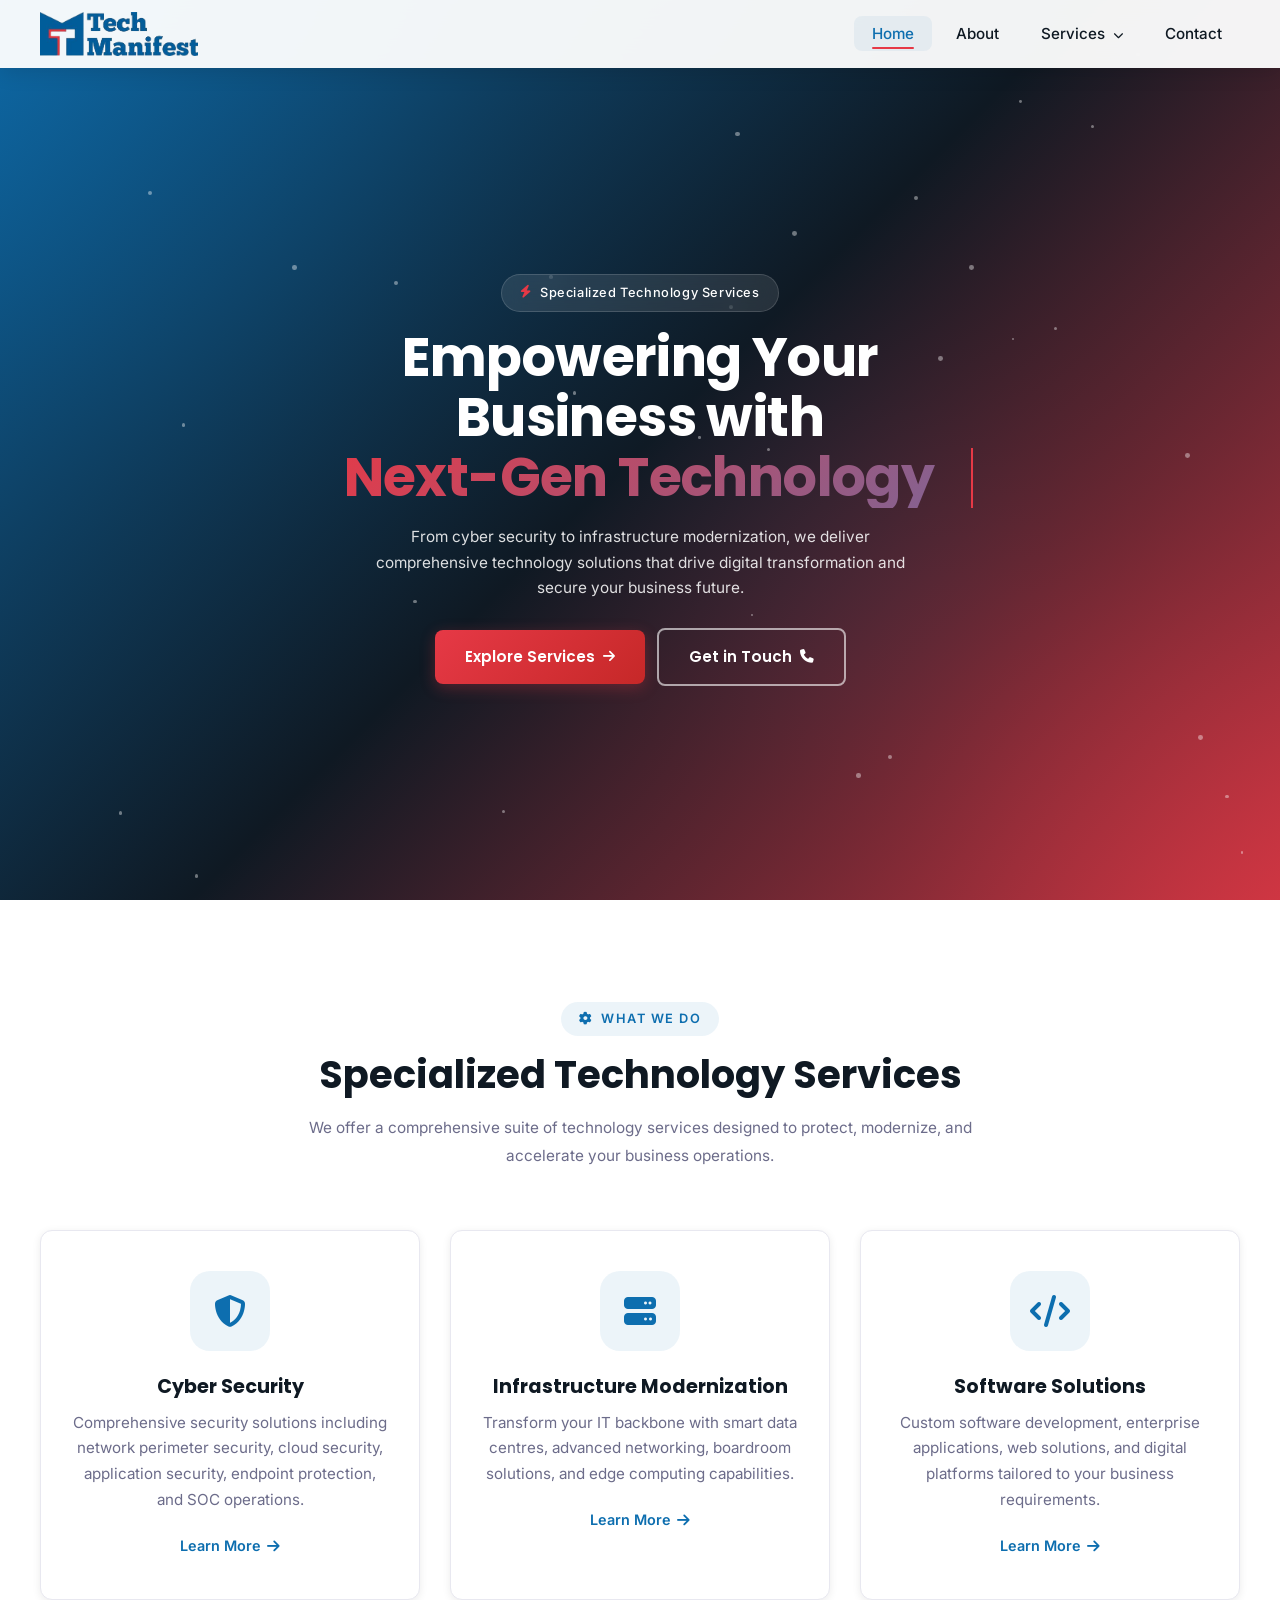
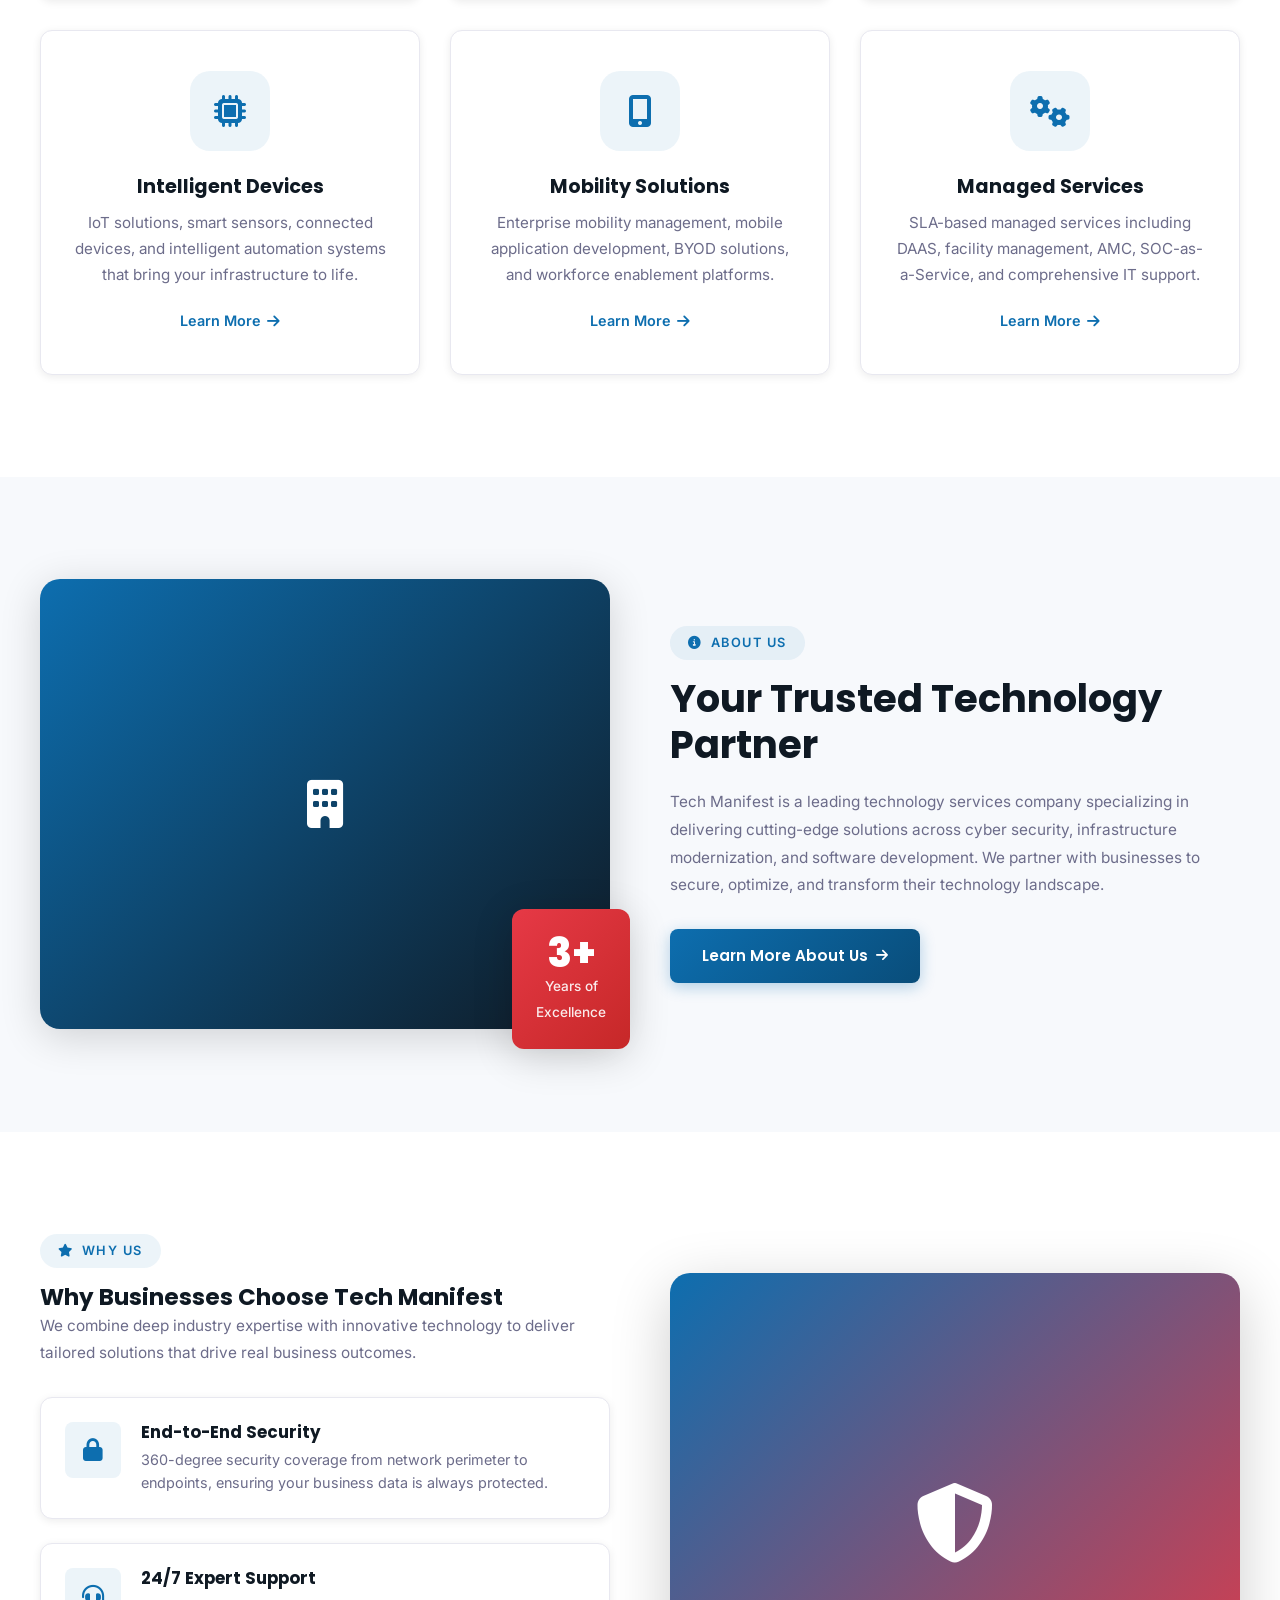
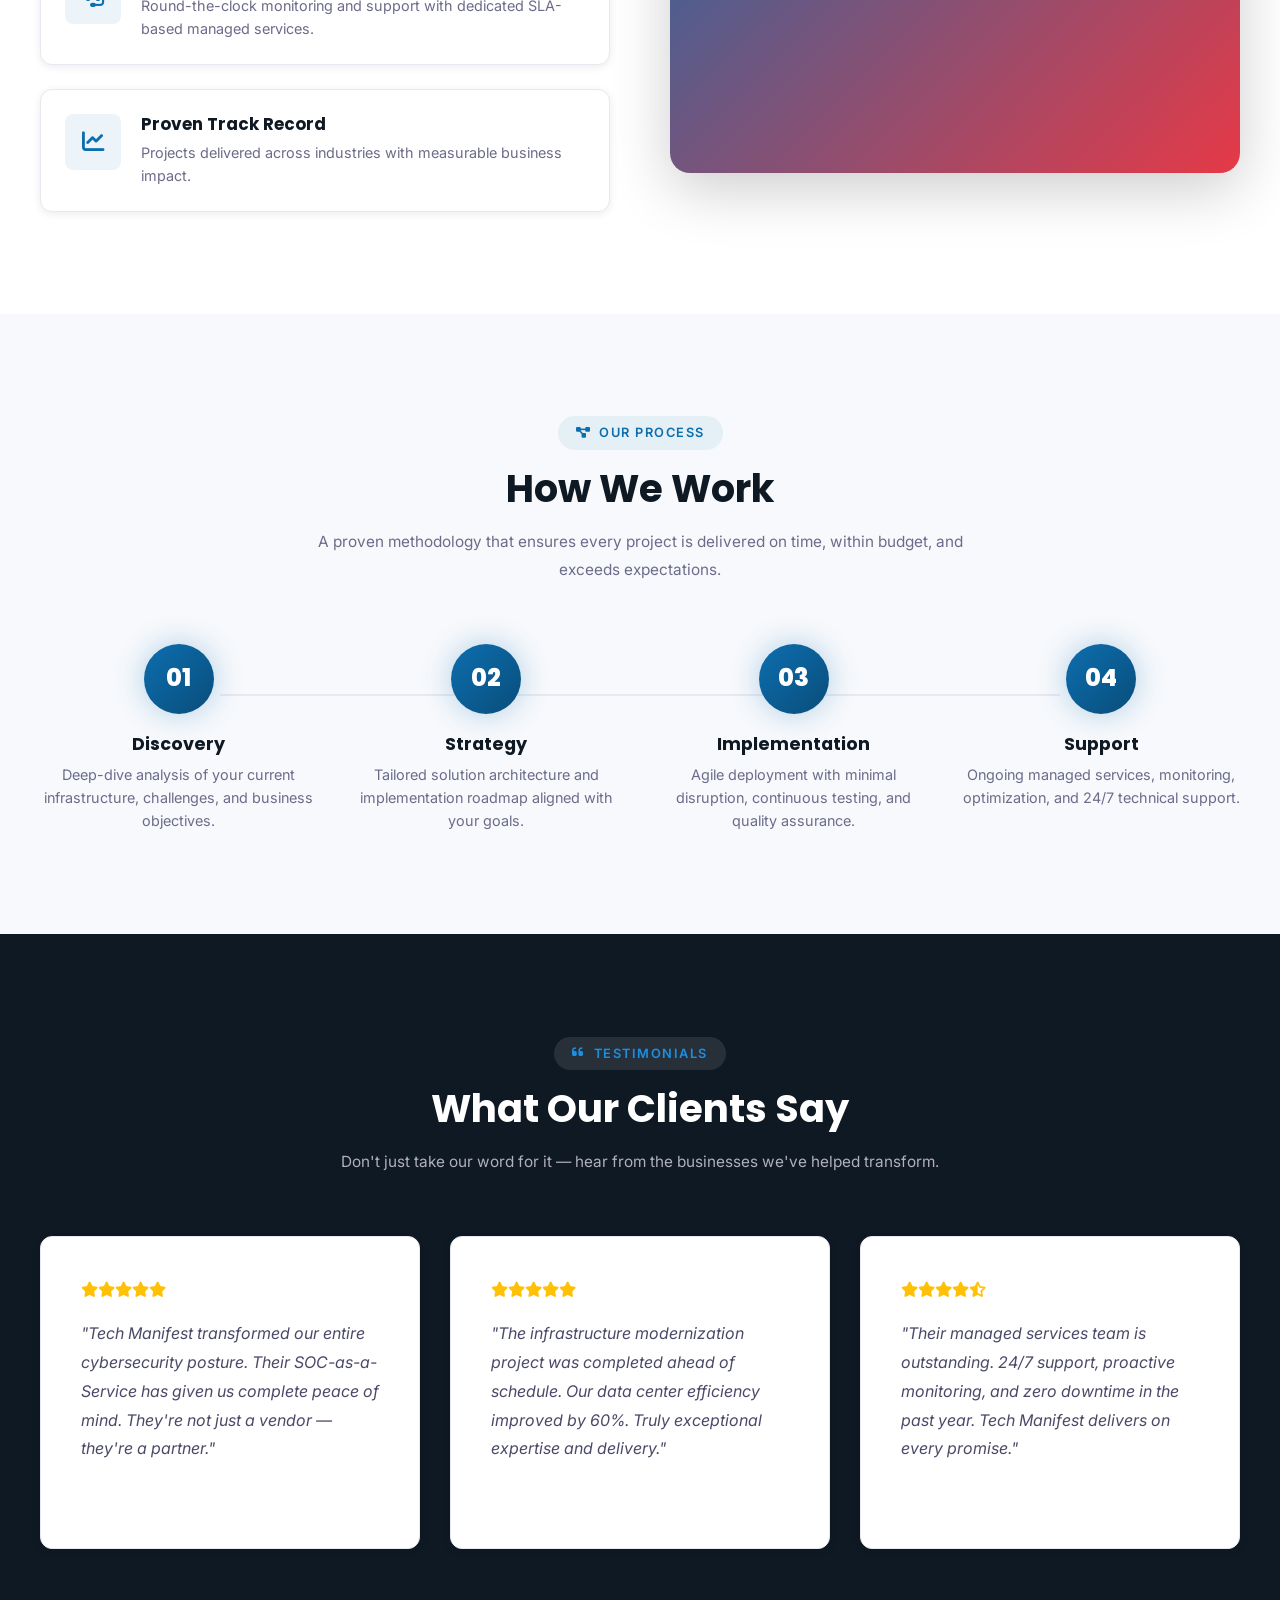
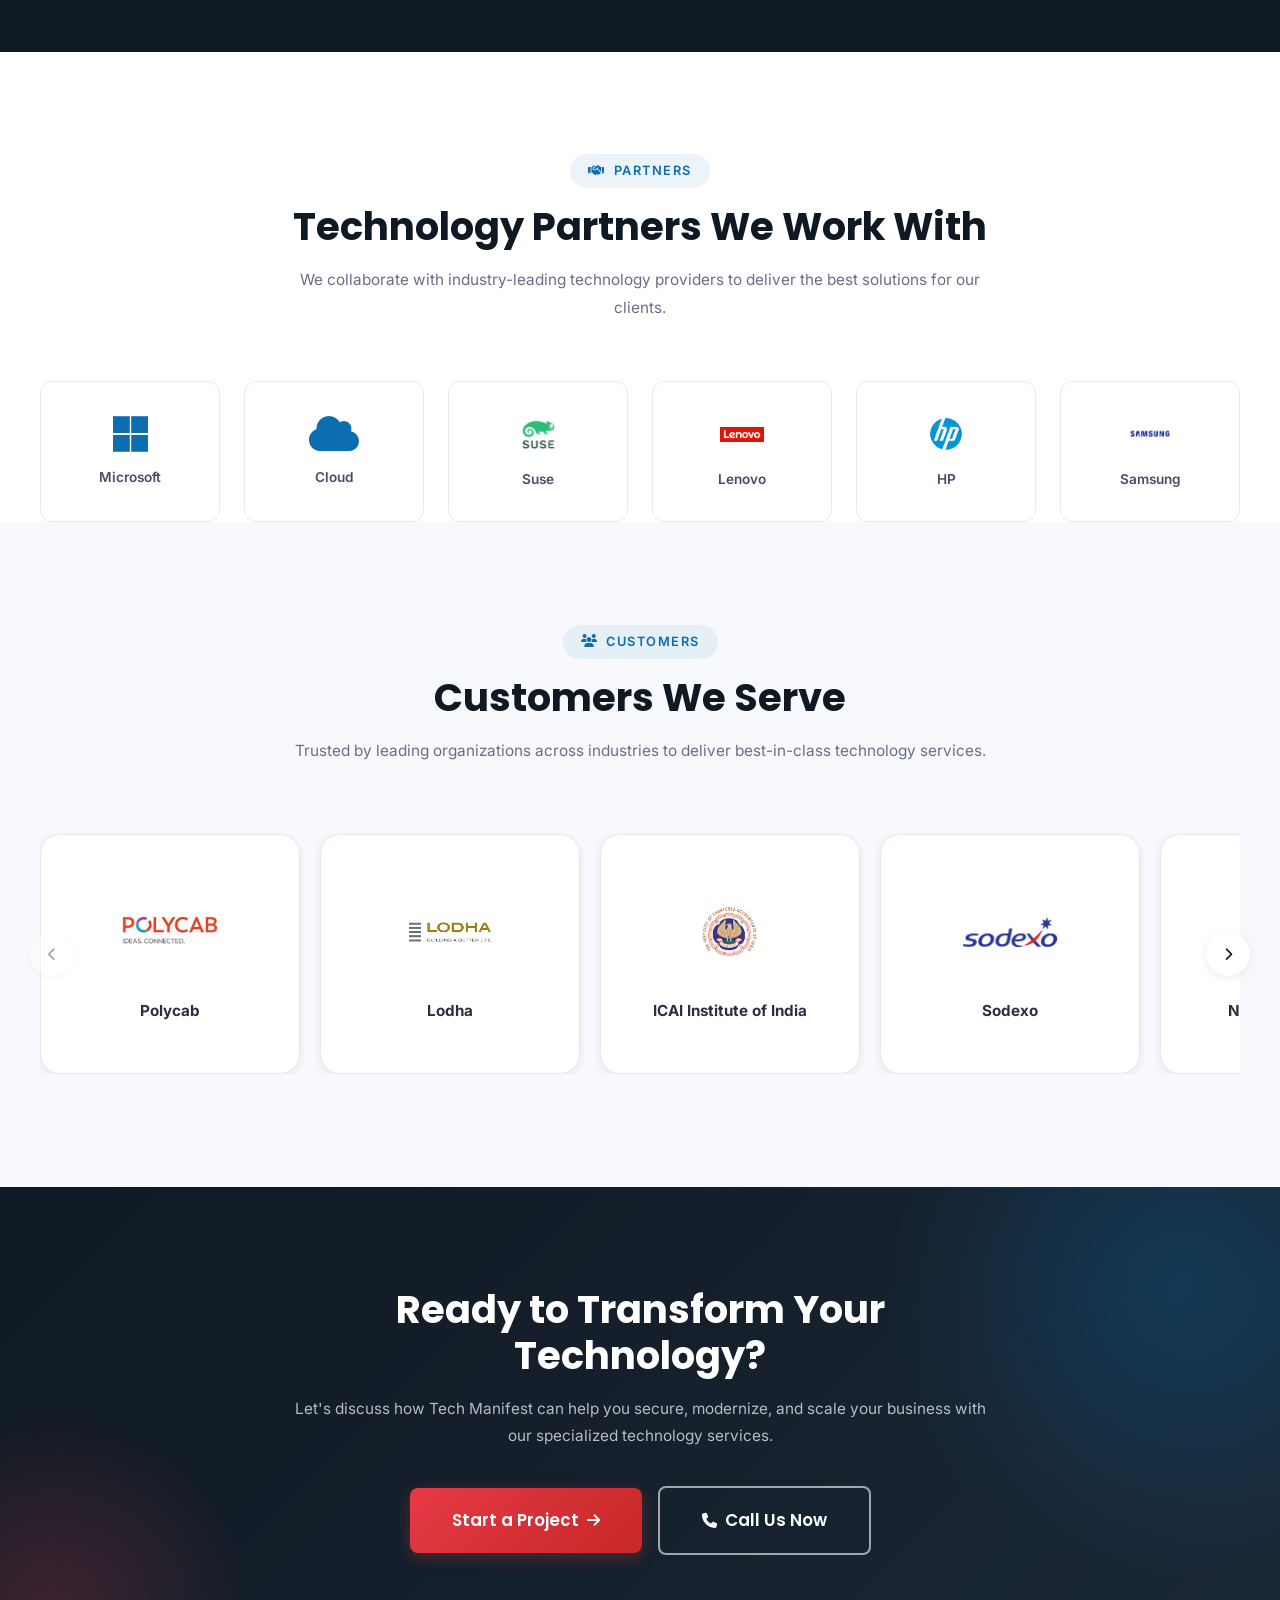
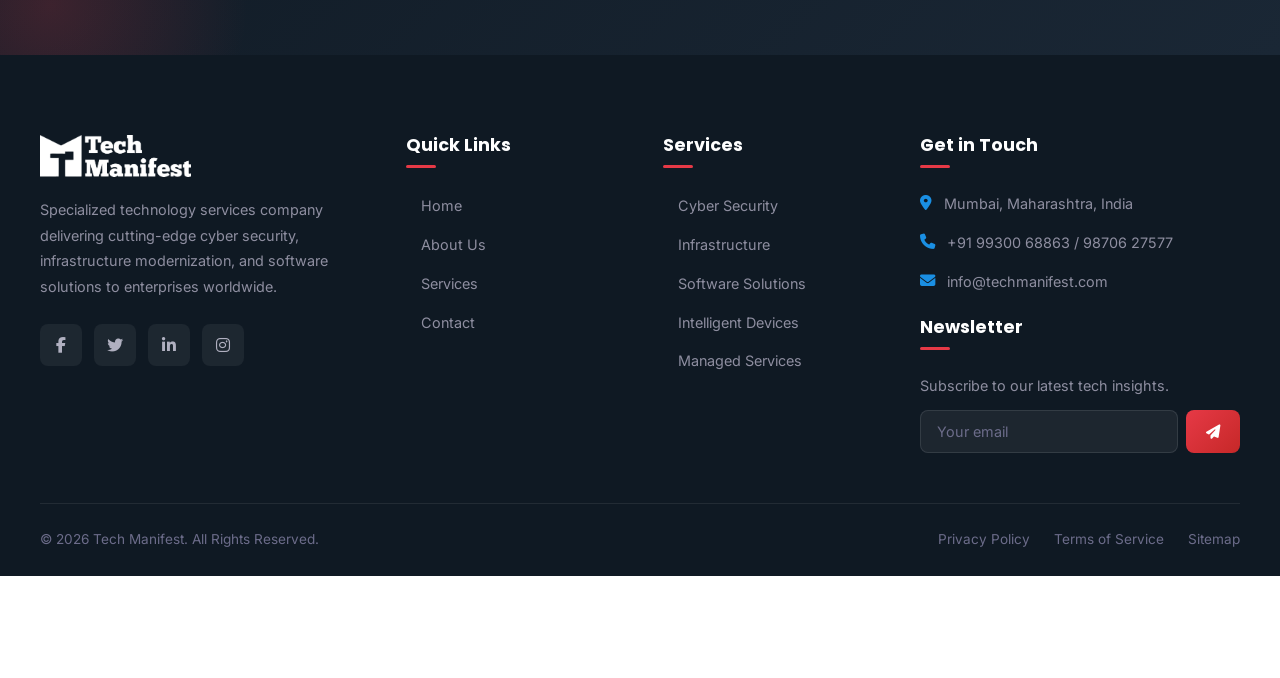
==== commit 9d1cb64f: "Added the customer and partner logos" ====
--- a/index.html
+++ b/index.html
@@ -377,6 +377,101 @@
           <img src="assets/images/suse.webp" alt="Suse" width="44" height="44">
           <span>Suse</span>
         </div>
+        <div class="tech-item">
+          <img src="assets/images/lenovo.png" alt="Lenovo" width="44" height="44">
+          <span>Lenovo</span>
+        </div>
+
+        <div class="tech-item">
+          <img src="assets/images/hp.png" alt="HP" width="44" height="44">
+          <span>HP</span>
+        </div>
+
+        <div class="tech-item">
+          <img src="assets/images/samsung.png" alt="Samsung" width="44" height="44">
+          <span>Samsung</span>
+        </div>
+      </div>
+    </div>
+  <!-- </section> -->
+
+
+  <!-- ============ CUSTOMERS ============ -->
+  <section class="section section-gray">
+    <div class="container">
+      <div class="section-header reveal">
+        <span class="section-badge"><i class="fas fa-users"></i> Customers</span>
+        <h2>Customers We Serve</h2>
+        <p>Trusted by leading organizations across industries to deliver best-in-class technology services.</p>
+      </div>
+
+      <div class="customer-carousel reveal">
+        <button type="button" class="carousel-control prev" aria-label="Previous customer">
+          <i class="fas fa-chevron-left"></i>
+        </button>
+        <div class="carousel-track-wrapper">
+          <div class="carousel-track">
+            <div class="carousel-slide">
+              <div class="customer-card">
+                <div class="customer-logo">
+                  <img src="assets/images/polycab.jpeg" alt="Polycab logo">
+                </div>
+                <span>Polycab</span>
+              </div>
+            </div>
+            <div class="carousel-slide">
+              <div class="customer-card">
+                <div class="customer-logo">
+                  <img src="assets/images/lodha.png" alt="Lodha logo">
+                </div>
+                <span>Lodha</span>
+              </div>
+            </div>
+            <div class="carousel-slide">
+              <div class="customer-card">
+                <div class="customer-logo">
+                  <img src="assets/images/icai.png" alt="ICAI Institute of India logo">
+                </div>
+                <span>ICAI Institute of India</span>
+              </div>
+            </div>
+            <div class="carousel-slide">
+              <div class="customer-card">
+                <div class="customer-logo">
+                  <img src="assets/images/sodexo.png" alt="Sodexo logo">
+                </div>
+                <span>Sodexo</span>
+              </div>
+            </div>
+            <div class="carousel-slide">
+              <div class="customer-card">
+                <div class="customer-logo">
+                  <img src="assets/images/nirma-university.jpeg" alt="Nirma University logo">
+                </div>
+                <span>Nirma University</span>
+              </div>
+            </div>
+            <div class="carousel-slide">
+              <div class="customer-card">
+                <div class="customer-logo">
+                  <img src="assets/images/parul-university.png" alt="Parul University logo">
+                </div>
+                <span>Parul University</span>
+              </div>
+            </div>
+            <div class="carousel-slide">
+              <div class="customer-card">
+                <div class="customer-logo">
+                  <img src="assets/images/bornito-design.png" alt="Bornito Design logo">
+                </div>
+                <span>Bornito Design</span>
+              </div>
+            </div>
+          </div>
+        </div>
+        <button type="button" class="carousel-control next" aria-label="Next customer">
+          <i class="fas fa-chevron-right"></i>
+        </button>
       </div>
     </div>
   </section>
--- a/assets/css/style.css
+++ b/assets/css/style.css
@@ -859,6 +859,7 @@
 }
 
 @keyframes badgeDrift {
+
   0%,
   100% {
     transform: translateY(0);
@@ -2082,6 +2083,133 @@
   font-size: 0.85rem;
   font-weight: 600;
   color: var(--gray-700);
+}
+
+.customer-carousel {
+  position: relative;
+}
+
+.customer-carousel .carousel-track-wrapper {
+  overflow: hidden;
+  padding: 10px 0;
+}
+
+.customer-carousel .carousel-track {
+  display: flex;
+  gap: 20px;
+  overflow-x: auto;
+  scroll-snap-type: x mandatory;
+  scroll-behavior: smooth;
+  -webkit-overflow-scrolling: touch;
+}
+
+.customer-carousel .carousel-track::-webkit-scrollbar {
+  display: none;
+}
+
+.customer-carousel .carousel-slide {
+  scroll-snap-align: start;
+  min-width: min(260px, 100%);
+}
+
+.customer-card {
+  display: flex;
+  flex-direction: column;
+  align-items: center;
+  justify-content: center;
+  min-height: 240px;
+  padding: 28px 24px;
+  border-radius: var(--radius-lg);
+  background: var(--white);
+  border: 1px solid var(--gray-200);
+  box-shadow: var(--shadow-sm);
+  text-align: center;
+  transition: transform var(--transition-base), border-color var(--transition-base), box-shadow var(--transition-base);
+}
+
+.customer-card:hover {
+  transform: translateY(-4px);
+  border-color: rgba(var(--primary-rgb), 0.2);
+  box-shadow: var(--shadow-md);
+}
+
+.customer-logo {
+  width: 96px;
+  height: 96px;
+  margin-bottom: 18px;
+  display: flex;
+  align-items: center;
+  justify-content: center;
+}
+
+.customer-logo img {
+  width: 100%;
+  height: 100%;
+  object-fit: contain;
+}
+
+.customer-card span {
+  font-size: 0.95rem;
+  font-weight: 700;
+  color: var(--gray-800);
+}
+
+.carousel-control {
+  position: absolute;
+  top: 50%;
+  transform: translateY(-50%);
+  width: 44px;
+  height: 44px;
+  border: none;
+  border-radius: 50%;
+  background: var(--white);
+  box-shadow: var(--shadow-sm);
+  color: var(--dark);
+  display: inline-flex;
+  align-items: center;
+  justify-content: center;
+  cursor: pointer;
+  transition: all var(--transition-base);
+  z-index: 1;
+}
+
+.carousel-control:hover {
+  transform: translateY(-50%) scale(1.05);
+}
+
+.carousel-control.prev {
+  left: -10px;
+}
+
+.carousel-control.next {
+  right: -10px;
+}
+
+.carousel-control:disabled {
+  opacity: 0.4;
+  cursor: not-allowed;
+}
+
+@media (max-width: 900px) {
+  .customer-card {
+    min-height: 220px;
+  }
+
+  .customer-logo {
+    width: 72px;
+    height: 72px;
+    font-size: 1.25rem;
+  }
+}
+
+@media (max-width: 680px) {
+  .carousel-control.prev {
+    left: 4px;
+  }
+
+  .carousel-control.next {
+    right: 4px;
+  }
 }
 
 /* ============================================
@@ -2313,4 +2441,11 @@
 
 .stagger-6 {
   transition-delay: 0.6s;
+}
+
+.tech-item img {
+  width: 44px;
+  height: 44px;
+  object-fit: contain;
+  background: transparent;
 }
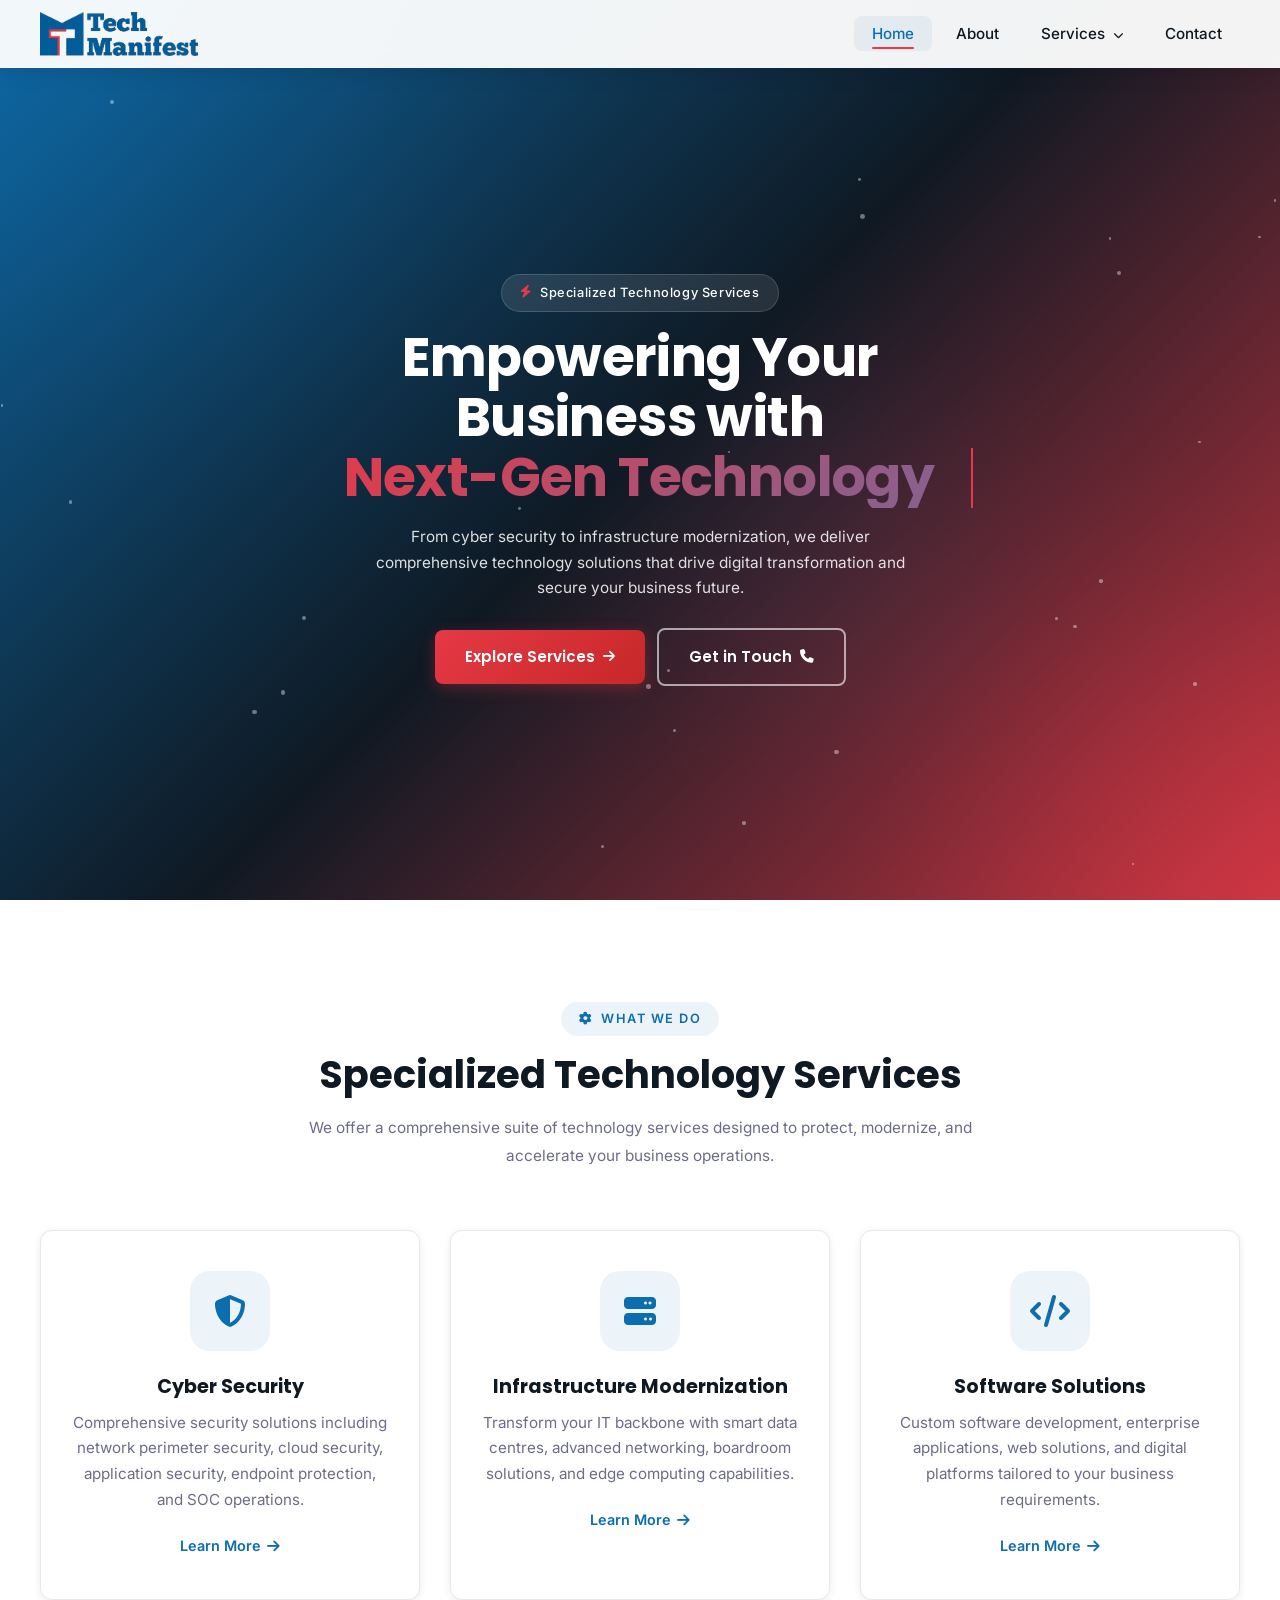
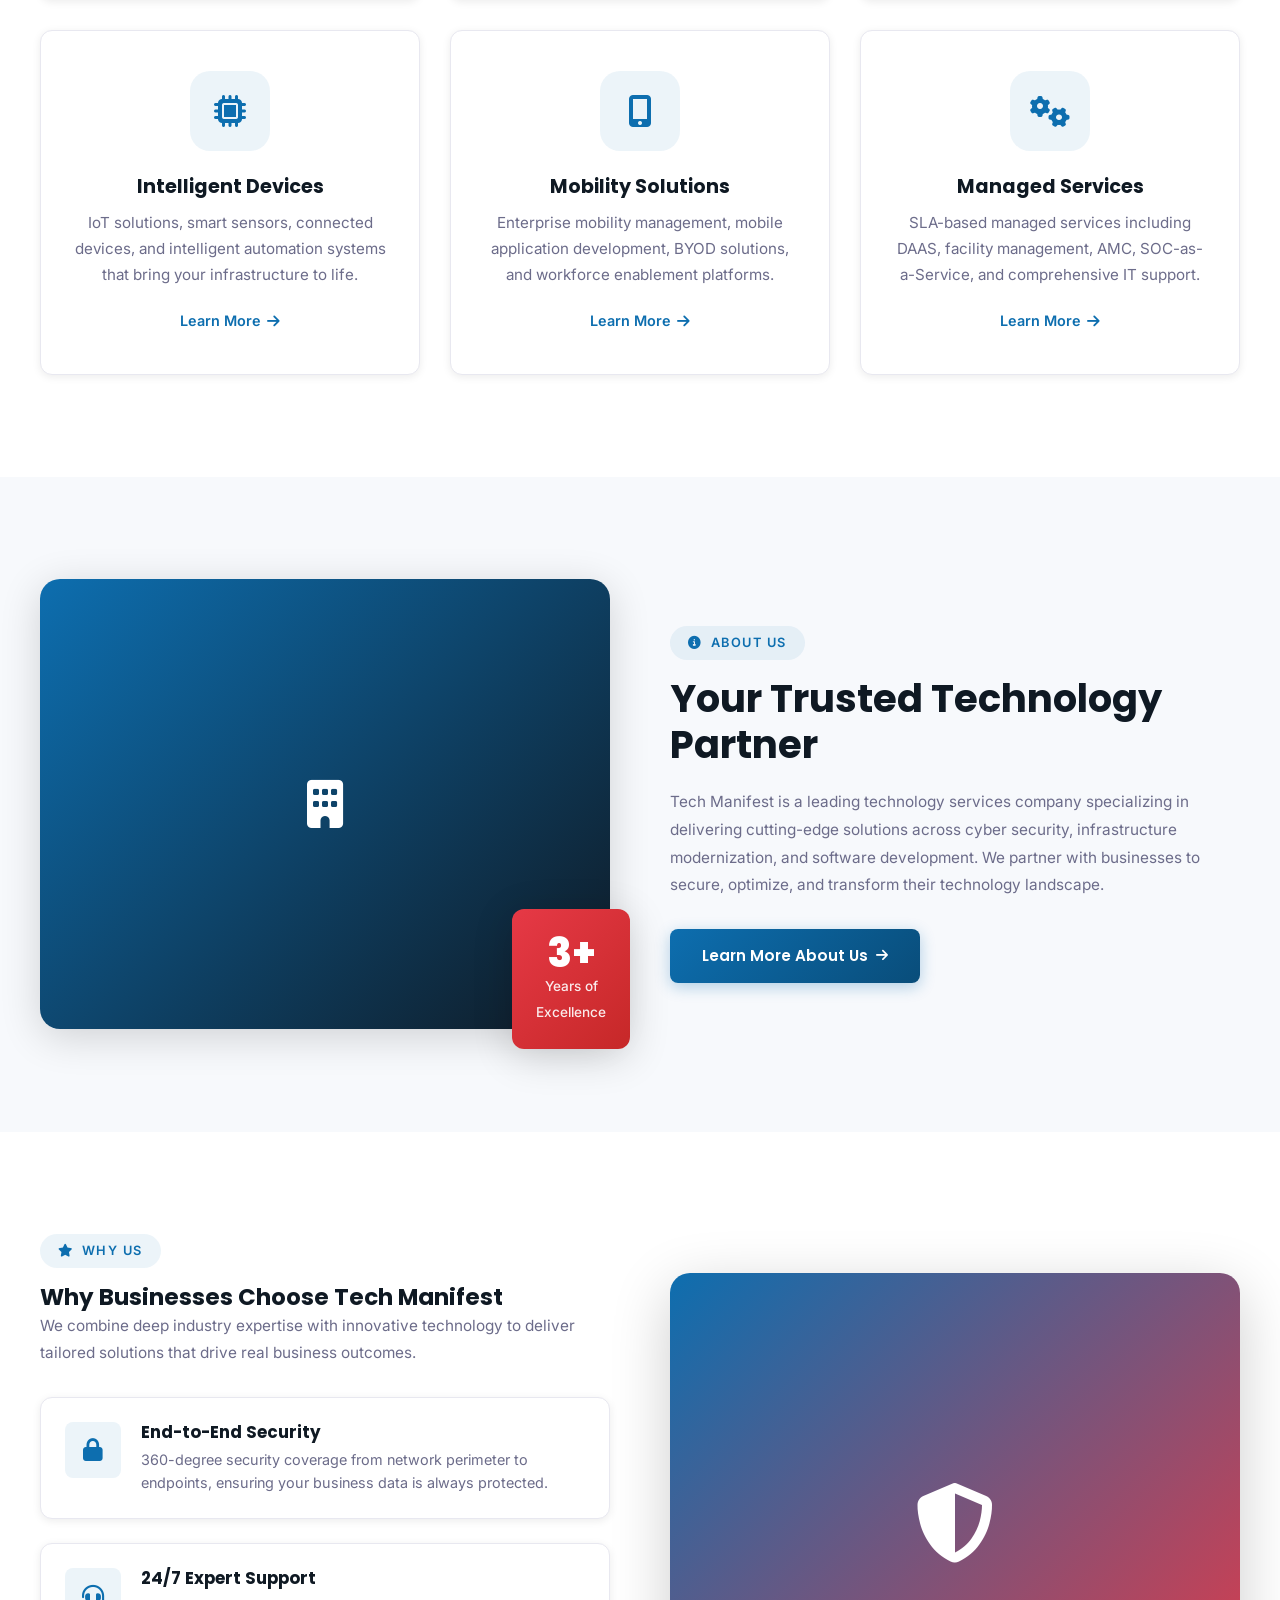
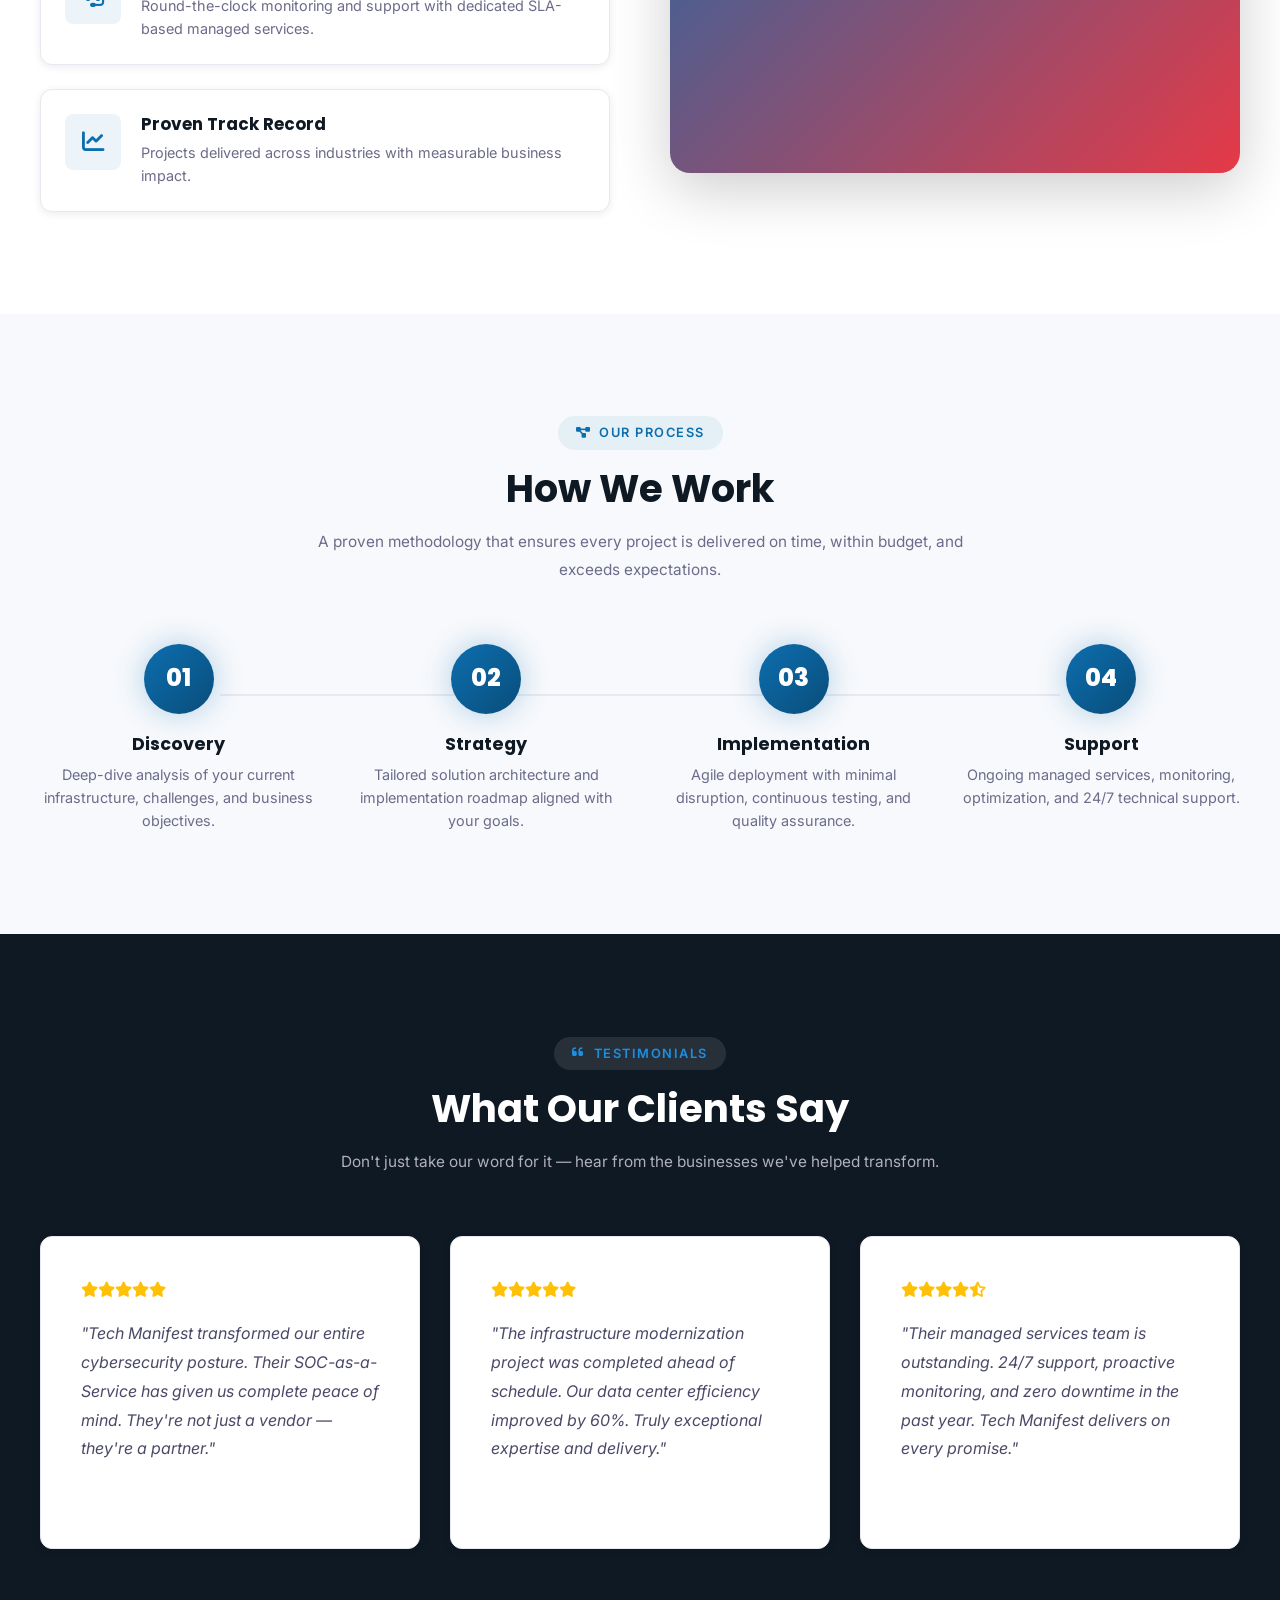
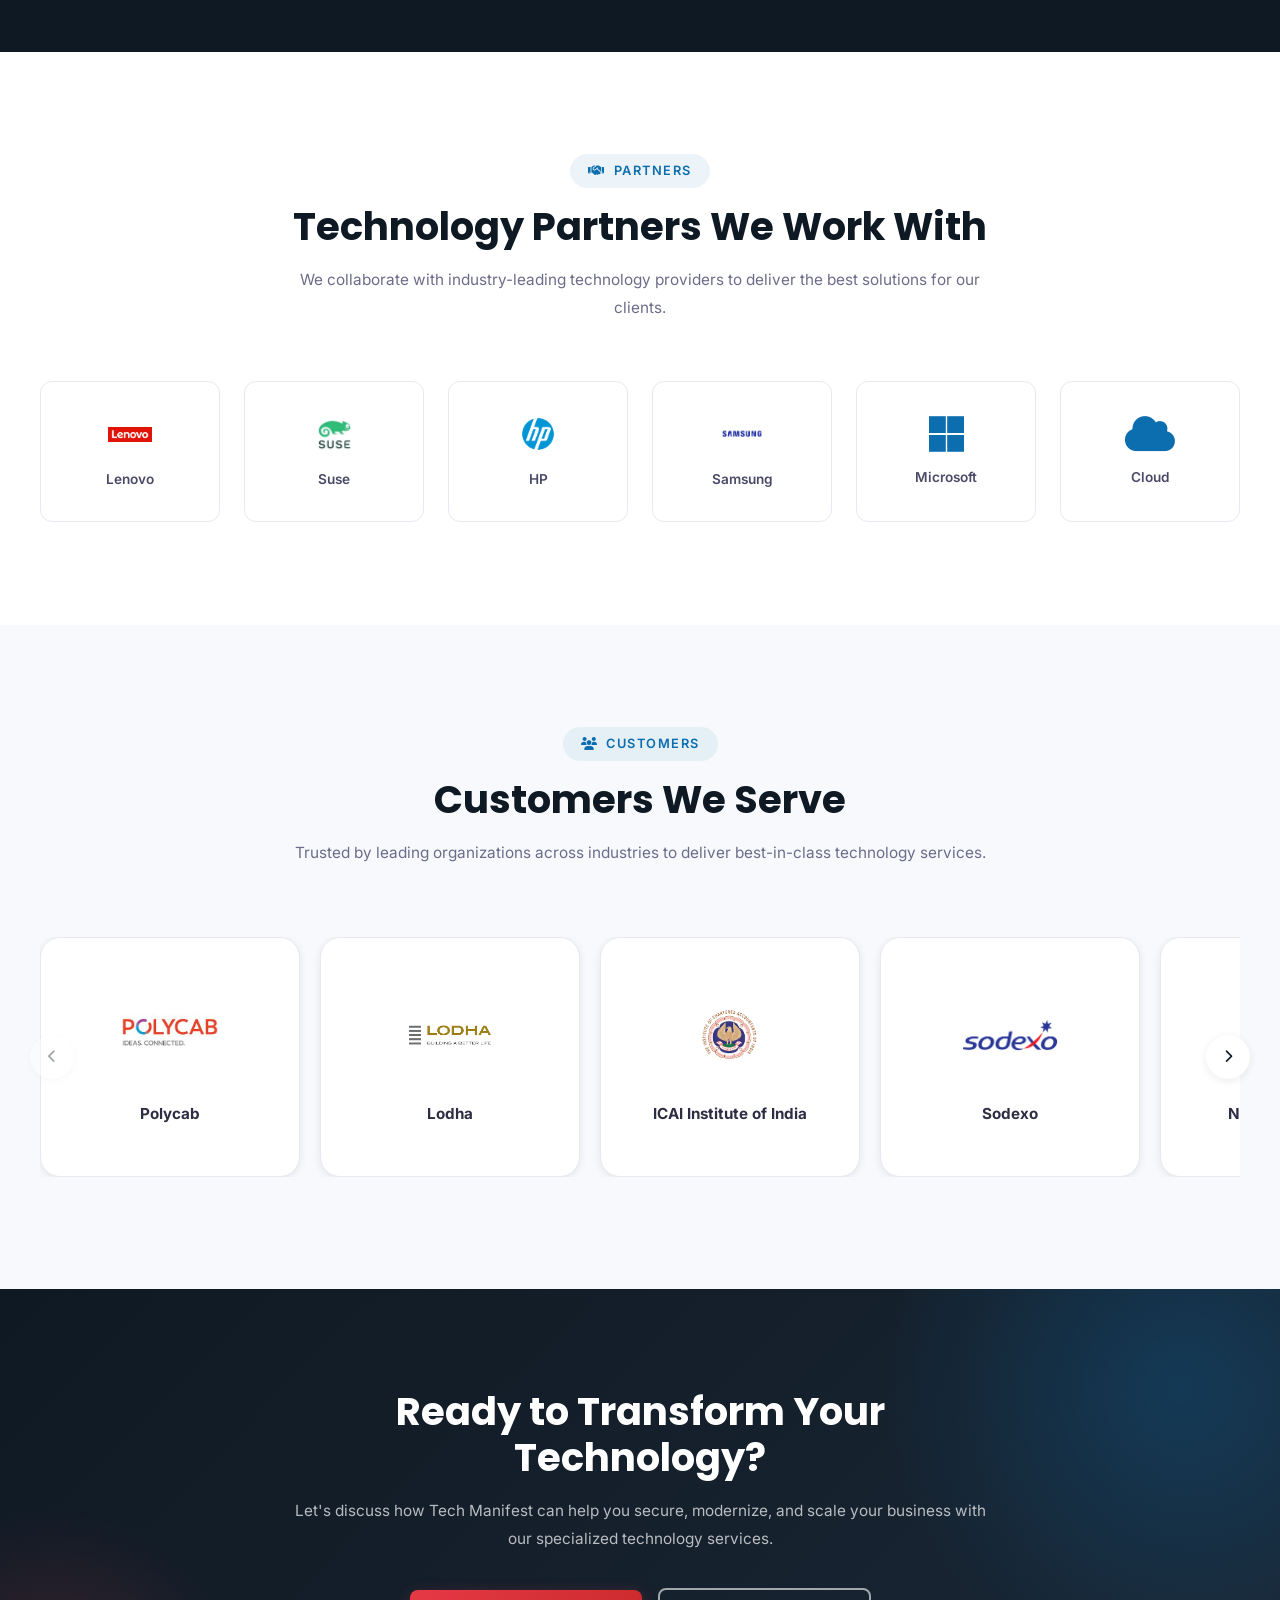
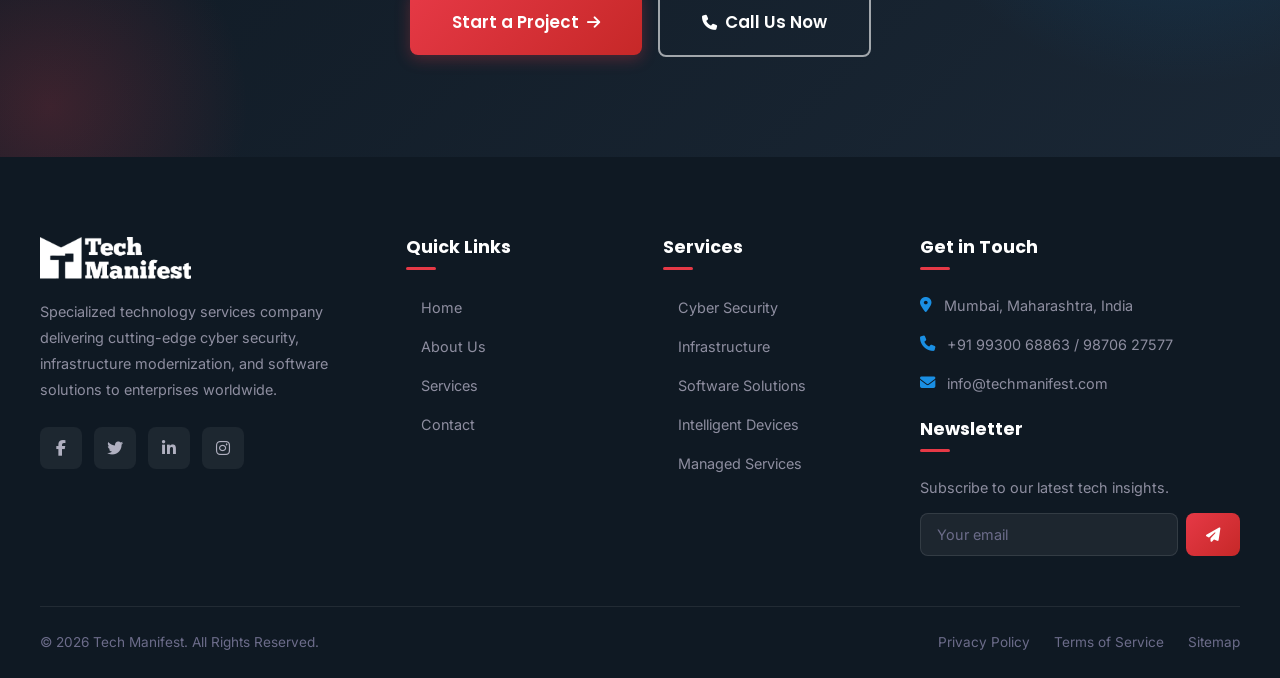
==== commit 6b0f0658: "client-logo" ====
--- a/index.html
+++ b/index.html
@@ -1,574 +1,1172 @@
-<!DOCTYPE html>
+<!doctype html>
 <html lang="en">
-<head>
-  <meta charset="UTF-8">
-  <meta name="viewport" content="width=device-width, initial-scale=1.0">
-  <meta http-equiv="X-UA-Compatible" content="ie=edge">
-
-  <!-- Primary SEO Meta Tags -->
-  <title>Tech Manifest — Specialized Technology Services | Cyber Security, Infrastructure & Software Solutions</title>
-  <meta name="description" content="Tech Manifest provides cutting-edge technology services including Cyber Security, Infrastructure Modernization, Software Solutions, Intelligent Devices, and Managed IT Services.">
-  <meta name="keywords" content="cyber security, infrastructure modernization, software solutions, IT services, managed services, cloud security, network security, tech manifest">
-  <meta name="author" content="Tech Manifest">
-  <meta name="robots" content="index, follow">
-  <link rel="canonical" href="https://techmanifest.com/">
-
-  <!-- Open Graph / Facebook -->
-  <meta property="og:type" content="website">
-  <meta property="og:url" content="https://techmanifest.com/">
-  <meta property="og:title" content="Tech Manifest — Specialized Technology Services">
-  <meta property="og:description" content="Cutting-edge technology services including Cyber Security, Infrastructure Modernization, Software Solutions, and Managed IT Services.">
-  <meta property="og:image" content="assets/images/Tech_Manifest_Logo.png">
-
-  <!-- Twitter Card -->
-  <meta name="twitter:card" content="summary_large_image">
-  <meta name="twitter:title" content="Tech Manifest — Specialized Technology Services">
-  <meta name="twitter:description" content="Cutting-edge technology services including Cyber Security, Infrastructure Modernization, and Software Solutions.">
-
-  <!-- Favicon -->
-  <link rel="icon" type="image/jpeg" href="assets/images/Tech_Manifest_Logo.png">
-  <link rel="apple-touch-icon" href="assets/images/Tech_Manifest_Logo.png">
-
-  <!-- Google Fonts -->
-  <link rel="preconnect" href="https://fonts.googleapis.com">
-  <link rel="preconnect" href="https://fonts.gstatic.com" crossorigin>
-  <link href="https://fonts.googleapis.com/css2?family=Inter:wght@300;400;500;600;700&family=Poppins:wght@400;500;600;700;800;900&display=swap" rel="stylesheet">
-
-  <!-- Font Awesome Icons -->
-  <link rel="stylesheet" href="https://cdn.jsdelivr.net/npm/@fortawesome/fontawesome-free@6.5.1/css/all.min.css">
-
-  <!-- Stylesheets -->
-  <link rel="stylesheet" href="assets/css/style.css">
-  <link rel="stylesheet" href="assets/css/responsive.css">
-
-  <!-- Schema.org Structured Data -->
-  <script type="application/ld+json">
-  {
-    "@context": "https://schema.org",
-    "@type": "Organization",
-    "name": "Tech Manifest",
-    "url": "https://techmanifest.com",
-    "logo": "https://techmanifest.com/assets/images/Tech_Manifest_Logo.png",
-    "description": "Specialized Technology Services — Cyber Security, Infrastructure Modernization, Software Solutions",
-    "contactPoint": {
-      "@type": "ContactPoint",
-      "telephone": "+91-22-28700178",
-      "contactType": "customer service"
-    },
-    "sameAs": [
-      "https://www.linkedin.com/company/techmanifest",
-      "https://twitter.com/techmanifest"
-    ]
-  }
-  </script>
-</head>
-<body>
-
-  <!-- Preloader -->
-  <div class="preloader" id="preloader">
-    <div class="preloader-spinner"></div>
-  </div>
-
-  <!-- Navigation Overlay (Mobile) -->
-  <div class="nav-overlay" id="navOverlay"></div>
-
-  <!-- ============ HEADER ============ -->
-  <header class="header" id="header">
-    <div class="container flex-between">
-      <a href="index.html" class="logo" aria-label="Tech Manifest Home">
-        <img src="assets/images/Tech_Manifest_Logo.png" alt="Tech Manifest Logo" width="160" height="44">
-      </a>
-
-      <nav class="nav" id="nav" role="navigation" aria-label="Main Navigation">
-        <ul class="nav-list">
-          <li><a href="index.html" class="nav-link active">Home</a></li>
-          <li><a href="about.html" class="nav-link">About</a></li>
-          <li class="nav-item">
-            <a href="services.html" class="nav-link">Services <i class="fas fa-chevron-down" style="font-size:0.65rem;margin-left:4px"></i></a>
-            <div class="dropdown">
-              <a href="services.html#cyber-security" class="dropdown-link"><i class="fas fa-shield-halved"></i> Cyber Security</a>
-              <a href="services.html#infrastructure" class="dropdown-link"><i class="fas fa-server"></i> Infrastructure</a>
-              <a href="services.html#software" class="dropdown-link"><i class="fas fa-code"></i> Software Solutions</a>
-              <a href="services.html#intelligent-devices" class="dropdown-link"><i class="fas fa-microchip"></i> Intelligent Devices</a>
-              <a href="services.html#managed-services" class="dropdown-link"><i class="fas fa-gears"></i> Managed Services</a>
-            </div>
-          </li>
-          <li><a href="contact.html" class="nav-link">Contact</a></li>
-        </ul>
-      </nav>
-
-      <button class="menu-toggle" id="menuToggle" aria-label="Toggle Navigation" aria-expanded="false">
-        <span></span>
-        <span></span>
-        <span></span>
-      </button>
+  <head>
+    <meta charset="UTF-8" />
+    <meta name="viewport" content="width=device-width, initial-scale=1.0" />
+    <meta http-equiv="X-UA-Compatible" content="ie=edge" />
+
+    <!-- Primary SEO Meta Tags -->
+    <title>
+      Tech Manifest — Specialized Technology Services | Cyber Security,
+      Infrastructure & Software Solutions
+    </title>
+    <meta
+      name="description"
+      content="Tech Manifest provides cutting-edge technology services including Cyber Security, Infrastructure Modernization, Software Solutions, Intelligent Devices, and Managed IT Services."
+    />
+    <meta
+      name="keywords"
+      content="cyber security, infrastructure modernization, software solutions, IT services, managed services, cloud security, network security, tech manifest"
+    />
+    <meta name="author" content="Tech Manifest" />
+    <meta name="robots" content="index, follow" />
+    <link rel="canonical" href="https://techmanifest.com/" />
+
+    <!-- Open Graph / Facebook -->
+    <meta property="og:type" content="website" />
+    <meta property="og:url" content="https://techmanifest.com/" />
+    <meta
+      property="og:title"
+      content="Tech Manifest — Specialized Technology Services"
+    />
+    <meta
+      property="og:description"
+      content="Cutting-edge technology services including Cyber Security, Infrastructure Modernization, Software Solutions, and Managed IT Services."
+    />
+    <meta property="og:image" content="assets/images/Tech_Manifest_Logo.png" />
+
+    <!-- Twitter Card -->
+    <meta name="twitter:card" content="summary_large_image" />
+    <meta
+      name="twitter:title"
+      content="Tech Manifest — Specialized Technology Services"
+    />
+    <meta
+      name="twitter:description"
+      content="Cutting-edge technology services including Cyber Security, Infrastructure Modernization, and Software Solutions."
+    />
+
+    <!-- Favicon -->
+    <link
+      rel="icon"
+      type="image/jpeg"
+      href="assets/images/Tech_Manifest_Logo.png"
+    />
+    <link rel="apple-touch-icon" href="assets/images/Tech_Manifest_Logo.png" />
+
+    <!-- Google Fonts -->
+    <link rel="preconnect" href="https://fonts.googleapis.com" />
+    <link rel="preconnect" href="https://fonts.gstatic.com" crossorigin />
+    <link
+      href="https://fonts.googleapis.com/css2?family=Inter:wght@300;400;500;600;700&family=Poppins:wght@400;500;600;700;800;900&display=swap"
+      rel="stylesheet"
+    />
+
+    <!-- Font Awesome Icons -->
+    <link
+      rel="stylesheet"
+      href="https://cdn.jsdelivr.net/npm/@fortawesome/fontawesome-free@6.5.1/css/all.min.css"
+    />
+
+    <!-- Stylesheets -->
+    <link rel="stylesheet" href="assets/css/style.css" />
+    <link rel="stylesheet" href="assets/css/responsive.css" />
+
+    <!-- Schema.org Structured Data -->
+    <script type="application/ld+json">
+      {
+        "@context": "https://schema.org",
+        "@type": "Organization",
+        "name": "Tech Manifest",
+        "url": "https://techmanifest.com",
+        "logo": "https://techmanifest.com/assets/images/Tech_Manifest_Logo.png",
+        "description": "Specialized Technology Services — Cyber Security, Infrastructure Modernization, Software Solutions",
+        "contactPoint": {
+          "@type": "ContactPoint",
+          "telephone": "+91-22-28700178",
+          "contactType": "customer service"
+        },
+        "sameAs": [
+          "https://www.linkedin.com/company/techmanifest",
+          "https://twitter.com/techmanifest"
+        ]
+      }
+    </script>
+  </head>
+  <body>
+    <!-- Preloader -->
+    <div class="preloader" id="preloader">
+      <div class="preloader-spinner"></div>
     </div>
-  </header>
-
-  <!-- ============ HERO ============ -->
-  <section class="hero" id="hero">
-    <div class="hero-bg">
-      <div class="hero-mesh">
-        <div class="blob blob-1"></div>
-        <div class="blob blob-2"></div>
-        <div class="blob blob-3"></div>
-      </div>
-      <div class="hero-particles" id="heroParticles"></div>
-    </div>
-
-    <div class="hero-content hero-content-compact">
-      <div class="hero-badge reveal">
-        <i class="fas fa-bolt"></i>
-        <span>Specialized Technology Services</span>
-      </div>
-      <h1 class="reveal stagger-1">
-        Empowering Your Business with <span class="highlight">Next-Gen Technology</span>
-      </h1>
-      <p class="reveal stagger-2">
-        From cyber security to infrastructure modernization, we deliver comprehensive technology solutions that drive digital transformation and secure your business future.
-      </p>
-      <div class="hero-buttons hero-buttons-compact reveal stagger-3">
-        <a href="services.html" class="btn btn-accent btn-lg">Explore Services <i class="fas fa-arrow-right"></i></a>
-        <a href="contact.html" class="btn btn-outline-white btn-lg">Get in Touch <i class="fas fa-phone"></i></a>
-      </div>
-    </div>
-
-  </section>
-
-  <!-- ============ SERVICES OVERVIEW ============ -->
-  <section class="section" id="services">
-    <div class="container">
-      <div class="section-header reveal">
-        <span class="section-badge"><i class="fas fa-cog"></i> What We Do</span>
-        <h2>Specialized Technology Services</h2>
-        <p>We offer a comprehensive suite of technology services designed to protect, modernize, and accelerate your business operations.</p>
-      </div>
-
-      <div class="grid grid-3">
-        <div class="service-card reveal stagger-1">
-          <div class="service-icon">
-            <i class="fas fa-shield-halved"></i>
-          </div>
-          <h3>Cyber Security</h3>
-          <p>Comprehensive security solutions including network perimeter security, cloud security, application security, endpoint protection, and SOC operations.</p>
-          <a href="services.html#cyber-security" class="card-link">Learn More <i class="fas fa-arrow-right"></i></a>
-        </div>
-
-        <div class="service-card reveal stagger-2">
-          <div class="service-icon">
-            <i class="fas fa-server"></i>
-          </div>
-          <h3>Infrastructure Modernization</h3>
-          <p>Transform your IT backbone with smart data centres, advanced networking, boardroom solutions, and edge computing capabilities.</p>
-          <a href="services.html#infrastructure" class="card-link">Learn More <i class="fas fa-arrow-right"></i></a>
-        </div>
-
-        <div class="service-card reveal stagger-3">
-          <div class="service-icon">
-            <i class="fas fa-code"></i>
-          </div>
-          <h3>Software Solutions</h3>
-          <p>Custom software development, enterprise applications, web solutions, and digital platforms tailored to your business requirements.</p>
-          <a href="services.html#software" class="card-link">Learn More <i class="fas fa-arrow-right"></i></a>
-        </div>
-
-        <div class="service-card reveal stagger-1">
-          <div class="service-icon">
-            <i class="fas fa-microchip"></i>
-          </div>
-          <h3>Intelligent Devices</h3>
-          <p>IoT solutions, smart sensors, connected devices, and intelligent automation systems that bring your infrastructure to life.</p>
-          <a href="services.html#intelligent-devices" class="card-link">Learn More <i class="fas fa-arrow-right"></i></a>
-        </div>
-
-        <div class="service-card reveal stagger-2">
-          <div class="service-icon">
-            <i class="fas fa-mobile-screen-button"></i>
-          </div>
-          <h3>Mobility Solutions</h3>
-          <p>Enterprise mobility management, mobile application development, BYOD solutions, and workforce enablement platforms.</p>
-          <a href="services.html#mobility" class="card-link">Learn More <i class="fas fa-arrow-right"></i></a>
-        </div>
-
-        <div class="service-card reveal stagger-3">
-          <div class="service-icon">
-            <i class="fas fa-gears"></i>
-          </div>
-          <h3>Managed Services</h3>
-          <p>SLA-based managed services including DAAS, facility management, AMC, SOC-as-a-Service, and comprehensive IT support.</p>
-          <a href="services.html#managed-services" class="card-link">Learn More <i class="fas fa-arrow-right"></i></a>
-        </div>
-      </div>
-    </div>
-  </section>
-
-  <!-- ============ ABOUT PREVIEW ============ -->
-  <section class="section section-gray" id="about-preview">
-    <div class="container">
-      <div class="about-grid">
-        <div class="about-image reveal-left">
-          <div class="image-main">
-            <div style="width:100%;height:450px;background:linear-gradient(135deg,var(--primary),var(--dark));display:flex;align-items:center;justify-content:center;color:white;font-size:3rem;">
-              <i class="fas fa-building"></i>
-            </div>
-          </div>
-          <div class="experience-badge">
-            <span class="number">3+</span>
-            <span class="label">Years of<br>Excellence</span>
-          </div>
-        </div>
-
-        <div class="about-content reveal-right">
-          <span class="section-badge"><i class="fas fa-info-circle"></i> About Us</span>
-          <h2>Your Trusted Technology Partner</h2>
-          <p>Tech Manifest is a leading technology services company specializing in delivering cutting-edge solutions across cyber security, infrastructure modernization, and software development. We partner with businesses to secure, optimize, and transform their technology landscape.</p>
-
-          <a href="about.html" class="btn btn-primary">Learn More About Us <i class="fas fa-arrow-right"></i></a>
-        </div>
-      </div>
-    </div>
-  </section>
-
-  <!-- ============ WHY CHOOSE US ============ -->
-  <section class="section" id="why-us">
-    <div class="container">
-      <div class="why-grid">
-        <div class="reveal-left">
-          <span class="section-badge"><i class="fas fa-star"></i> Why Us</span>
-          <h2>Why Businesses Choose Tech Manifest</h2>
-          <p style="color:var(--gray-600);margin-bottom:30px;line-height:1.8;">We combine deep industry expertise with innovative technology to deliver tailored solutions that drive real business outcomes.</p>
-
-          <div class="why-features">
-            <div class="why-feature">
-              <div class="icon"><i class="fas fa-lock"></i></div>
-              <div>
-                <h4>End-to-End Security</h4>
-                <p>360-degree security coverage from network perimeter to endpoints, ensuring your business data is always protected.</p>
-              </div>
-            </div>
-            <div class="why-feature">
-              <div class="icon"><i class="fas fa-headset"></i></div>
-              <div>
-                <h4>24/7 Expert Support</h4>
-                <p>Round-the-clock monitoring and support with dedicated SLA-based managed services.</p>
-              </div>
-            </div>
-            <div class="why-feature">
-              <div class="icon"><i class="fas fa-chart-line"></i></div>
-              <div>
-                <h4>Proven Track Record</h4>
-                <p>Projects delivered across industries with measurable business impact.</p>
-              </div>
-            </div>
-          </div>
-        </div>
-
-        <div class="reveal-right" style="position:relative">
-          <div style="width:100%;height:500px;background:linear-gradient(135deg,var(--primary),var(--accent));border-radius:var(--radius-lg);display:flex;align-items:center;justify-content:center;color:white;font-size:5rem;box-shadow:var(--shadow-xl);">
-            <i class="fas fa-shield-halved"></i>
-          </div>
-        </div>
-      </div>
-    </div>
-  </section>
-
-  <!-- ============ PROCESS ============ -->
-  <section class="section section-gray">
-    <div class="container">
-      <div class="section-header reveal">
-        <span class="section-badge"><i class="fas fa-diagram-project"></i> Our Process</span>
-        <h2>How We Work</h2>
-        <p>A proven methodology that ensures every project is delivered on time, within budget, and exceeds expectations.</p>
-      </div>
-
-      <div class="process-grid">
-        <div class="process-step reveal stagger-1">
-          <div class="process-number">01</div>
-          <h4>Discovery</h4>
-          <p>Deep-dive analysis of your current infrastructure, challenges, and business objectives.</p>
-        </div>
-        <div class="process-step reveal stagger-2">
-          <div class="process-number">02</div>
-          <h4>Strategy</h4>
-          <p>Tailored solution architecture and implementation roadmap aligned with your goals.</p>
-        </div>
-        <div class="process-step reveal stagger-3">
-          <div class="process-number">03</div>
-          <h4>Implementation</h4>
-          <p>Agile deployment with minimal disruption, continuous testing, and quality assurance.</p>
-        </div>
-        <div class="process-step reveal stagger-4">
-          <div class="process-number">04</div>
-          <h4>Support</h4>
-          <p>Ongoing managed services, monitoring, optimization, and 24/7 technical support.</p>
-        </div>
-      </div>
-    </div>
-  </section>
-
-  <!-- ============ TESTIMONIALS ============ -->
-  <section class="section section-dark">
-    <div class="container">
-      <div class="section-header reveal">
-        <span class="section-badge"><i class="fas fa-quote-left"></i> Testimonials</span>
-        <h2>What Our Clients Say</h2>
-        <p>Don't just take our word for it — hear from the businesses we've helped transform.</p>
-      </div>
-
-      <div class="grid grid-3">
-        <div class="testimonial-card reveal stagger-1">
-          <div class="testimonial-stars">
-            <i class="fas fa-star"></i><i class="fas fa-star"></i><i class="fas fa-star"></i><i class="fas fa-star"></i><i class="fas fa-star"></i>
-          </div>
-          <p>"Tech Manifest transformed our entire cybersecurity posture. Their SOC-as-a-Service has given us complete peace of mind. They're not just a vendor — they're a partner."</p>
-          <div class="testimonial-author">
-            <div class="info">
-              <h4>Anonymous Client</h4>
-            </div>
-          </div>
-        </div>
-
-        <div class="testimonial-card reveal stagger-2">
-          <div class="testimonial-stars">
-            <i class="fas fa-star"></i><i class="fas fa-star"></i><i class="fas fa-star"></i><i class="fas fa-star"></i><i class="fas fa-star"></i>
-          </div>
-          <p>"The infrastructure modernization project was completed ahead of schedule. Our data center efficiency improved by 60%. Truly exceptional expertise and delivery."</p>
-          <div class="testimonial-author">
-            <div class="info">
-              <h4>Anonymous Client</h4>
-            </div>
-          </div>
-        </div>
-
-        <div class="testimonial-card reveal stagger-3">
-          <div class="testimonial-stars">
-            <i class="fas fa-star"></i><i class="fas fa-star"></i><i class="fas fa-star"></i><i class="fas fa-star"></i><i class="fas fa-star-half-stroke"></i>
-          </div>
-          <p>"Their managed services team is outstanding. 24/7 support, proactive monitoring, and zero downtime in the past year. Tech Manifest delivers on every promise."</p>
-          <div class="testimonial-author">
-            <div class="info">
-              <h4>Anonymous Client</h4>
-            </div>
-          </div>
-        </div>
-      </div>
-    </div>
-  </section>
-
-  <!-- ============ TECHNOLOGY PARTNERS ============ -->
-  <section class="section">
-    <div class="container">
-      <div class="section-header reveal">
-        <span class="section-badge"><i class="fas fa-handshake"></i> Partners</span>
-        <h2>Technology Partners We Work With</h2>
-        <p>We collaborate with industry-leading technology providers to deliver the best solutions for our clients.</p>
-      </div>
-
-      <div class="tech-grid reveal">
-        <div class="tech-item">
-          <i class="fab fa-microsoft"></i>
-          <span>Microsoft</span>
-        </div>
-        <div class="tech-item">
-          <i class="fas fa-cloud"></i>
-          <span>Cloud</span>
-        </div>
-        <div class="tech-item">
-          <img src="assets/images/suse.webp" alt="Suse" width="44" height="44">
-          <span>Suse</span>
-        </div>
-        <div class="tech-item">
-          <img src="assets/images/lenovo.png" alt="Lenovo" width="44" height="44">
-          <span>Lenovo</span>
-        </div>
-
-        <div class="tech-item">
-          <img src="assets/images/hp.png" alt="HP" width="44" height="44">
-          <span>HP</span>
-        </div>
-
-        <div class="tech-item">
-          <img src="assets/images/samsung.png" alt="Samsung" width="44" height="44">
-          <span>Samsung</span>
-        </div>
-      </div>
-    </div>
-  <!-- </section> -->
-
-
-  <!-- ============ CUSTOMERS ============ -->
-  <section class="section section-gray">
-    <div class="container">
-      <div class="section-header reveal">
-        <span class="section-badge"><i class="fas fa-users"></i> Customers</span>
-        <h2>Customers We Serve</h2>
-        <p>Trusted by leading organizations across industries to deliver best-in-class technology services.</p>
-      </div>
-
-      <div class="customer-carousel reveal">
-        <button type="button" class="carousel-control prev" aria-label="Previous customer">
-          <i class="fas fa-chevron-left"></i>
-        </button>
-        <div class="carousel-track-wrapper">
-          <div class="carousel-track">
-            <div class="carousel-slide">
-              <div class="customer-card">
-                <div class="customer-logo">
-                  <img src="assets/images/polycab.jpeg" alt="Polycab logo">
-                </div>
-                <span>Polycab</span>
-              </div>
-            </div>
-            <div class="carousel-slide">
-              <div class="customer-card">
-                <div class="customer-logo">
-                  <img src="assets/images/lodha.png" alt="Lodha logo">
-                </div>
-                <span>Lodha</span>
-              </div>
-            </div>
-            <div class="carousel-slide">
-              <div class="customer-card">
-                <div class="customer-logo">
-                  <img src="assets/images/icai.png" alt="ICAI Institute of India logo">
-                </div>
-                <span>ICAI Institute of India</span>
-              </div>
-            </div>
-            <div class="carousel-slide">
-              <div class="customer-card">
-                <div class="customer-logo">
-                  <img src="assets/images/sodexo.png" alt="Sodexo logo">
-                </div>
-                <span>Sodexo</span>
-              </div>
-            </div>
-            <div class="carousel-slide">
-              <div class="customer-card">
-                <div class="customer-logo">
-                  <img src="assets/images/nirma-university.jpeg" alt="Nirma University logo">
-                </div>
-                <span>Nirma University</span>
-              </div>
-            </div>
-            <div class="carousel-slide">
-              <div class="customer-card">
-                <div class="customer-logo">
-                  <img src="assets/images/parul-university.png" alt="Parul University logo">
-                </div>
-                <span>Parul University</span>
-              </div>
-            </div>
-            <div class="carousel-slide">
-              <div class="customer-card">
-                <div class="customer-logo">
-                  <img src="assets/images/bornito-design.png" alt="Bornito Design logo">
-                </div>
-                <span>Bornito Design</span>
-              </div>
-            </div>
-          </div>
-        </div>
-        <button type="button" class="carousel-control next" aria-label="Next customer">
-          <i class="fas fa-chevron-right"></i>
+
+    <!-- Navigation Overlay (Mobile) -->
+    <div class="nav-overlay" id="navOverlay"></div>
+
+    <!-- ============ HEADER ============ -->
+    <header class="header" id="header">
+      <div class="container flex-between">
+        <a href="index.html" class="logo" aria-label="Tech Manifest Home">
+          <img
+            src="assets/images/Tech_Manifest_Logo.png"
+            alt="Tech Manifest Logo"
+            width="160"
+            height="44"
+          />
+        </a>
+
+        <nav
+          class="nav"
+          id="nav"
+          role="navigation"
+          aria-label="Main Navigation"
+        >
+          <ul class="nav-list">
+            <li><a href="index.html" class="nav-link active">Home</a></li>
+            <li><a href="about.html" class="nav-link">About</a></li>
+            <li class="nav-item">
+              <a href="services.html" class="nav-link"
+                >Services
+                <i
+                  class="fas fa-chevron-down"
+                  style="font-size: 0.65rem; margin-left: 4px"
+                ></i
+              ></a>
+              <div class="dropdown">
+                <a href="services.html#cyber-security" class="dropdown-link"
+                  ><i class="fas fa-shield-halved"></i> Cyber Security</a
+                >
+                <a href="services.html#infrastructure" class="dropdown-link"
+                  ><i class="fas fa-server"></i> Infrastructure</a
+                >
+                <a href="services.html#software" class="dropdown-link"
+                  ><i class="fas fa-code"></i> Software Solutions</a
+                >
+                <a
+                  href="services.html#intelligent-devices"
+                  class="dropdown-link"
+                  ><i class="fas fa-microchip"></i> Intelligent Devices</a
+                >
+                <a href="services.html#managed-services" class="dropdown-link"
+                  ><i class="fas fa-gears"></i> Managed Services</a
+                >
+              </div>
+            </li>
+            <li><a href="contact.html" class="nav-link">Contact</a></li>
+          </ul>
+        </nav>
+
+        <button
+          class="menu-toggle"
+          id="menuToggle"
+          aria-label="Toggle Navigation"
+          aria-expanded="false"
+        >
+          <span></span>
+          <span></span>
+          <span></span>
         </button>
       </div>
-    </div>
-  </section>
-
-  <!-- ============ CTA ============ -->
-  <section class="cta-section">
-    <div class="container">
-      <div class="cta-content reveal">
-        <h2>Ready to Transform Your Technology?</h2>
-        <p>Let's discuss how Tech Manifest can help you secure, modernize, and scale your business with our specialized technology services.</p>
-        <div class="cta-buttons">
-          <a href="contact.html" class="btn btn-accent btn-lg">Start a Project <i class="fas fa-arrow-right"></i></a>
-          <a href="tel:+912228700178" class="btn btn-outline-white btn-lg"><i class="fas fa-phone"></i> Call Us Now</a>
-        </div>
+    </header>
+
+    <!-- ============ HERO ============ -->
+    <section class="hero" id="hero">
+      <div class="hero-bg">
+        <div class="hero-mesh">
+          <div class="blob blob-1"></div>
+          <div class="blob blob-2"></div>
+          <div class="blob blob-3"></div>
+        </div>
+        <div class="hero-particles" id="heroParticles"></div>
       </div>
-    </div>
-  </section>
-
-  <!-- ============ FOOTER ============ -->
-  <footer class="footer" id="footer">
-    <div class="container">
-      <div class="footer-grid">
-        <div class="footer-brand">
-          <a href="index.html" class="logo">
-            <img src="assets/images/Tech_Manifest_Logo.png" alt="Tech Manifest" width="160" height="42">
-          </a>
-          <p>Specialized technology services company delivering cutting-edge cyber security, infrastructure modernization, and software solutions to enterprises worldwide.</p>
-          <div class="footer-social">
-            <a href="#" aria-label="Facebook"><i class="fab fa-facebook-f"></i></a>
-            <a href="#" aria-label="Twitter"><i class="fab fa-twitter"></i></a>
-            <a href="#" aria-label="LinkedIn"><i class="fab fa-linkedin-in"></i></a>
-            <a href="#" aria-label="Instagram"><i class="fab fa-instagram"></i></a>
-          </div>
-        </div>
-
-        <div class="footer-column">
-          <h4>Quick Links</h4>
-          <ul class="footer-links">
-            <li><a href="index.html"><i class="fas fa-chevron-right"></i> Home</a></li>
-            <li><a href="about.html"><i class="fas fa-chevron-right"></i> About Us</a></li>
-            <li><a href="services.html"><i class="fas fa-chevron-right"></i> Services</a></li>
-            <li><a href="contact.html"><i class="fas fa-chevron-right"></i> Contact</a></li>
-          </ul>
-        </div>
-
-        <div class="footer-column">
-          <h4>Services</h4>
-          <ul class="footer-links">
-            <li><a href="services.html#cyber-security"><i class="fas fa-chevron-right"></i> Cyber Security</a></li>
-            <li><a href="services.html#infrastructure"><i class="fas fa-chevron-right"></i> Infrastructure</a></li>
-            <li><a href="services.html#software"><i class="fas fa-chevron-right"></i> Software Solutions</a></li>
-            <li><a href="services.html#intelligent-devices"><i class="fas fa-chevron-right"></i> Intelligent Devices</a></li>
-            <li><a href="services.html#managed-services"><i class="fas fa-chevron-right"></i> Managed Services</a></li>
-          </ul>
-        </div>
-
-        <div class="footer-column">
-          <h4>Get in Touch</h4>
-          <div class="footer-contact-item">
-            <i class="fas fa-location-dot"></i>
-            <span>Mumbai, Maharashtra, India</span>
-          </div>
-          <div class="footer-contact-item">
-            <i class="fas fa-phone"></i>
-            <span>+91 99300 68863 / 98706 27577</span>
-          </div>
-          <div class="footer-contact-item">
-            <i class="fas fa-envelope"></i>
-            <span>info@techmanifest.com</span>
-          </div>
-
-          <h4 style="margin-top:24px;">Newsletter</h4>
-          <p style="font-size:0.9rem;color:var(--gray-500);margin-bottom:12px;">Subscribe to our latest tech insights.</p>
-          <form class="newsletter-form" onsubmit="return false;">
-            <input type="email" placeholder="Your email" aria-label="Email for newsletter" required>
-            <button type="submit"><i class="fas fa-paper-plane"></i></button>
-          </form>
+
+      <div class="hero-content hero-content-compact">
+        <div class="hero-badge reveal">
+          <i class="fas fa-bolt"></i>
+          <span>Specialized Technology Services</span>
+        </div>
+        <h1 class="reveal stagger-1">
+          Empowering Your Business with
+          <span class="highlight">Next-Gen Technology</span>
+        </h1>
+        <p class="reveal stagger-2">
+          From cyber security to infrastructure modernization, we deliver
+          comprehensive technology solutions that drive digital transformation
+          and secure your business future.
+        </p>
+        <div class="hero-buttons hero-buttons-compact reveal stagger-3">
+          <a href="services.html" class="btn btn-accent btn-lg"
+            >Explore Services <i class="fas fa-arrow-right"></i
+          ></a>
+          <a href="contact.html" class="btn btn-outline-white btn-lg"
+            >Get in Touch <i class="fas fa-phone"></i
+          ></a>
         </div>
       </div>
-
-      <div class="footer-bottom">
-        <p>&copy; 2026 Tech Manifest. All Rights Reserved.</p>
-        <div class="footer-bottom-links">
-          <a href="privacy-policy.html">Privacy Policy</a>
-          <a href="terms-of-service.html">Terms of Service</a>
-          <a href="sitemap.html">Sitemap</a>
+    </section>
+
+    <!-- ============ SERVICES OVERVIEW ============ -->
+    <section class="section" id="services">
+      <div class="container">
+        <div class="section-header reveal">
+          <span class="section-badge"
+            ><i class="fas fa-cog"></i> What We Do</span
+          >
+          <h2>Specialized Technology Services</h2>
+          <p>
+            We offer a comprehensive suite of technology services designed to
+            protect, modernize, and accelerate your business operations.
+          </p>
+        </div>
+
+        <div class="grid grid-3">
+          <div class="service-card reveal stagger-1">
+            <div class="service-icon">
+              <i class="fas fa-shield-halved"></i>
+            </div>
+            <h3>Cyber Security</h3>
+            <p>
+              Comprehensive security solutions including network perimeter
+              security, cloud security, application security, endpoint
+              protection, and SOC operations.
+            </p>
+            <a href="services.html#cyber-security" class="card-link"
+              >Learn More <i class="fas fa-arrow-right"></i
+            ></a>
+          </div>
+
+          <div class="service-card reveal stagger-2">
+            <div class="service-icon">
+              <i class="fas fa-server"></i>
+            </div>
+            <h3>Infrastructure Modernization</h3>
+            <p>
+              Transform your IT backbone with smart data centres, advanced
+              networking, boardroom solutions, and edge computing capabilities.
+            </p>
+            <a href="services.html#infrastructure" class="card-link"
+              >Learn More <i class="fas fa-arrow-right"></i
+            ></a>
+          </div>
+
+          <div class="service-card reveal stagger-3">
+            <div class="service-icon">
+              <i class="fas fa-code"></i>
+            </div>
+            <h3>Software Solutions</h3>
+            <p>
+              Custom software development, enterprise applications, web
+              solutions, and digital platforms tailored to your business
+              requirements.
+            </p>
+            <a href="services.html#software" class="card-link"
+              >Learn More <i class="fas fa-arrow-right"></i
+            ></a>
+          </div>
+
+          <div class="service-card reveal stagger-1">
+            <div class="service-icon">
+              <i class="fas fa-microchip"></i>
+            </div>
+            <h3>Intelligent Devices</h3>
+            <p>
+              IoT solutions, smart sensors, connected devices, and intelligent
+              automation systems that bring your infrastructure to life.
+            </p>
+            <a href="services.html#intelligent-devices" class="card-link"
+              >Learn More <i class="fas fa-arrow-right"></i
+            ></a>
+          </div>
+
+          <div class="service-card reveal stagger-2">
+            <div class="service-icon">
+              <i class="fas fa-mobile-screen-button"></i>
+            </div>
+            <h3>Mobility Solutions</h3>
+            <p>
+              Enterprise mobility management, mobile application development,
+              BYOD solutions, and workforce enablement platforms.
+            </p>
+            <a href="services.html#mobility" class="card-link"
+              >Learn More <i class="fas fa-arrow-right"></i
+            ></a>
+          </div>
+
+          <div class="service-card reveal stagger-3">
+            <div class="service-icon">
+              <i class="fas fa-gears"></i>
+            </div>
+            <h3>Managed Services</h3>
+            <p>
+              SLA-based managed services including DAAS, facility management,
+              AMC, SOC-as-a-Service, and comprehensive IT support.
+            </p>
+            <a href="services.html#managed-services" class="card-link"
+              >Learn More <i class="fas fa-arrow-right"></i
+            ></a>
+          </div>
         </div>
       </div>
-    </div>
-  </footer>
-
-  <!-- Scroll to Top -->
-  <button class="scroll-top" id="scrollTop" aria-label="Scroll to top">
-    <i class="fas fa-arrow-up"></i>
-  </button>
-
-  <!-- JavaScript -->
-  <script src="assets/js/main.js"></script>
-</body>
+    </section>
+
+    <!-- ============ ABOUT PREVIEW ============ -->
+    <section class="section section-gray" id="about-preview">
+      <div class="container">
+        <div class="about-grid">
+          <div class="about-image reveal-left">
+            <div class="image-main">
+              <div
+                style="
+                  width: 100%;
+                  height: 450px;
+                  background: linear-gradient(
+                    135deg,
+                    var(--primary),
+                    var(--dark)
+                  );
+                  display: flex;
+                  align-items: center;
+                  justify-content: center;
+                  color: white;
+                  font-size: 3rem;
+                "
+              >
+                <i class="fas fa-building"></i>
+              </div>
+            </div>
+            <div class="experience-badge">
+              <span class="number">3+</span>
+              <span class="label">Years of<br />Excellence</span>
+            </div>
+          </div>
+
+          <div class="about-content reveal-right">
+            <span class="section-badge"
+              ><i class="fas fa-info-circle"></i> About Us</span
+            >
+            <h2>Your Trusted Technology Partner</h2>
+            <p>
+              Tech Manifest is a leading technology services company
+              specializing in delivering cutting-edge solutions across cyber
+              security, infrastructure modernization, and software development.
+              We partner with businesses to secure, optimize, and transform
+              their technology landscape.
+            </p>
+
+            <a href="about.html" class="btn btn-primary"
+              >Learn More About Us <i class="fas fa-arrow-right"></i
+            ></a>
+          </div>
+        </div>
+      </div>
+    </section>
+
+    <!-- ============ WHY CHOOSE US ============ -->
+    <section class="section" id="why-us">
+      <div class="container">
+        <div class="why-grid">
+          <div class="reveal-left">
+            <span class="section-badge"
+              ><i class="fas fa-star"></i> Why Us</span
+            >
+            <h2>Why Businesses Choose Tech Manifest</h2>
+            <p
+              style="
+                color: var(--gray-600);
+                margin-bottom: 30px;
+                line-height: 1.8;
+              "
+            >
+              We combine deep industry expertise with innovative technology to
+              deliver tailored solutions that drive real business outcomes.
+            </p>
+
+            <div class="why-features">
+              <div class="why-feature">
+                <div class="icon"><i class="fas fa-lock"></i></div>
+                <div>
+                  <h4>End-to-End Security</h4>
+                  <p>
+                    360-degree security coverage from network perimeter to
+                    endpoints, ensuring your business data is always protected.
+                  </p>
+                </div>
+              </div>
+              <div class="why-feature">
+                <div class="icon"><i class="fas fa-headset"></i></div>
+                <div>
+                  <h4>24/7 Expert Support</h4>
+                  <p>
+                    Round-the-clock monitoring and support with dedicated
+                    SLA-based managed services.
+                  </p>
+                </div>
+              </div>
+              <div class="why-feature">
+                <div class="icon"><i class="fas fa-chart-line"></i></div>
+                <div>
+                  <h4>Proven Track Record</h4>
+                  <p>
+                    Projects delivered across industries with measurable
+                    business impact.
+                  </p>
+                </div>
+              </div>
+            </div>
+          </div>
+
+          <div class="reveal-right" style="position: relative">
+            <div
+              style="
+                width: 100%;
+                height: 500px;
+                background: linear-gradient(
+                  135deg,
+                  var(--primary),
+                  var(--accent)
+                );
+                border-radius: var(--radius-lg);
+                display: flex;
+                align-items: center;
+                justify-content: center;
+                color: white;
+                font-size: 5rem;
+                box-shadow: var(--shadow-xl);
+              "
+            >
+              <i class="fas fa-shield-halved"></i>
+            </div>
+          </div>
+        </div>
+      </div>
+    </section>
+
+    <!-- ============ PROCESS ============ -->
+    <section class="section section-gray">
+      <div class="container">
+        <div class="section-header reveal">
+          <span class="section-badge"
+            ><i class="fas fa-diagram-project"></i> Our Process</span
+          >
+          <h2>How We Work</h2>
+          <p>
+            A proven methodology that ensures every project is delivered on
+            time, within budget, and exceeds expectations.
+          </p>
+        </div>
+
+        <div class="process-grid">
+          <div class="process-step reveal stagger-1">
+            <div class="process-number">01</div>
+            <h4>Discovery</h4>
+            <p>
+              Deep-dive analysis of your current infrastructure, challenges, and
+              business objectives.
+            </p>
+          </div>
+          <div class="process-step reveal stagger-2">
+            <div class="process-number">02</div>
+            <h4>Strategy</h4>
+            <p>
+              Tailored solution architecture and implementation roadmap aligned
+              with your goals.
+            </p>
+          </div>
+          <div class="process-step reveal stagger-3">
+            <div class="process-number">03</div>
+            <h4>Implementation</h4>
+            <p>
+              Agile deployment with minimal disruption, continuous testing, and
+              quality assurance.
+            </p>
+          </div>
+          <div class="process-step reveal stagger-4">
+            <div class="process-number">04</div>
+            <h4>Support</h4>
+            <p>
+              Ongoing managed services, monitoring, optimization, and 24/7
+              technical support.
+            </p>
+          </div>
+        </div>
+      </div>
+    </section>
+
+    <!-- ============ TESTIMONIALS ============ -->
+    <section class="section section-dark">
+      <div class="container">
+        <div class="section-header reveal">
+          <span class="section-badge"
+            ><i class="fas fa-quote-left"></i> Testimonials</span
+          >
+          <h2>What Our Clients Say</h2>
+          <p>
+            Don't just take our word for it — hear from the businesses we've
+            helped transform.
+          </p>
+        </div>
+
+        <div class="grid grid-3">
+          <div class="testimonial-card reveal stagger-1">
+            <div class="testimonial-stars">
+              <i class="fas fa-star"></i><i class="fas fa-star"></i
+              ><i class="fas fa-star"></i><i class="fas fa-star"></i
+              ><i class="fas fa-star"></i>
+            </div>
+            <p>
+              "Tech Manifest transformed our entire cybersecurity posture. Their
+              SOC-as-a-Service has given us complete peace of mind. They're not
+              just a vendor — they're a partner."
+            </p>
+            <div class="testimonial-author">
+              <div class="info">
+                <h4>Anonymous Client</h4>
+              </div>
+            </div>
+          </div>
+
+          <div class="testimonial-card reveal stagger-2">
+            <div class="testimonial-stars">
+              <i class="fas fa-star"></i><i class="fas fa-star"></i
+              ><i class="fas fa-star"></i><i class="fas fa-star"></i
+              ><i class="fas fa-star"></i>
+            </div>
+            <p>
+              "The infrastructure modernization project was completed ahead of
+              schedule. Our data center efficiency improved by 60%. Truly
+              exceptional expertise and delivery."
+            </p>
+            <div class="testimonial-author">
+              <div class="info">
+                <h4>Anonymous Client</h4>
+              </div>
+            </div>
+          </div>
+
+          <div class="testimonial-card reveal stagger-3">
+            <div class="testimonial-stars">
+              <i class="fas fa-star"></i><i class="fas fa-star"></i
+              ><i class="fas fa-star"></i><i class="fas fa-star"></i
+              ><i class="fas fa-star-half-stroke"></i>
+            </div>
+            <p>
+              "Their managed services team is outstanding. 24/7 support,
+              proactive monitoring, and zero downtime in the past year. Tech
+              Manifest delivers on every promise."
+            </p>
+            <div class="testimonial-author">
+              <div class="info">
+                <h4>Anonymous Client</h4>
+              </div>
+            </div>
+          </div>
+        </div>
+      </div>
+    </section>
+
+    <!-- ============ TECHNOLOGY PARTNERS ============ -->
+    <section class="section">
+      <div class="container">
+        <div class="section-header reveal">
+          <span class="section-badge"
+            ><i class="fas fa-handshake"></i> Partners</span
+          >
+          <h2>Technology Partners We Work With</h2>
+          <p>
+            We collaborate with industry-leading technology providers to deliver
+            the best solutions for our clients.
+          </p>
+        </div>
+
+        <div class="tech-grid reveal">
+          <div class="tech-item">
+            <img
+              src="assets/images/lenovo.png"
+              alt="Lenovo"
+              width="44"
+              height="44"
+            />
+            <span>Lenovo</span>
+          </div>
+          <div class="tech-item">
+            <img
+              src="assets/images/suse.webp"
+              alt="Suse"
+              width="44"
+              height="44"
+            />
+            <span>Suse</span>
+          </div>
+          <div class="tech-item">
+            <img src="assets/images/hp.png" alt="HP" width="44" height="44" />
+            <span>HP</span>
+          </div>
+          <div class="tech-item">
+            <img
+              src="assets/images/samsung.png"
+              alt="Samsung"
+              width="44"
+              height="44"
+            />
+            <span>Samsung</span>
+          </div>
+          <div class="tech-item">
+            <i class="fab fa-microsoft"></i>
+            <span>Microsoft</span>
+          </div>
+          <div class="tech-item">
+            <i class="fas fa-cloud"></i>
+            <span>Cloud</span>
+          </div>
+        </div>
+      </div>
+    </section>
+
+    <!-- ============ CUSTOMERS ============ -->
+    <section class="section section-gray">
+      <div class="container">
+        <div class="section-header reveal">
+          <span class="section-badge"
+            ><i class="fas fa-users"></i> Customers</span
+          >
+          <h2>Customers We Serve</h2>
+          <p>
+            Trusted by leading organizations across industries to deliver
+            best-in-class technology services.
+          </p>
+        </div>
+
+        <div class="customer-carousel reveal">
+          <button
+            type="button"
+            class="carousel-control prev"
+            aria-label="Previous customer"
+          >
+            <i class="fas fa-chevron-left"></i>
+          </button>
+          <div class="carousel-track-wrapper">
+            <div class="carousel-track">
+              <div class="carousel-slide">
+                <div class="customer-card">
+                  <div class="customer-logo">
+                    <img src="assets/images/polycab.jpeg" alt="Polycab logo" />
+                  </div>
+                  <span>Polycab</span>
+                </div>
+              </div>
+              <div class="carousel-slide">
+                <div class="customer-card">
+                  <div class="customer-logo">
+                    <img src="assets/images/lodha.png" alt="Lodha logo" />
+                  </div>
+                  <span>Lodha</span>
+                </div>
+              </div>
+              <div class="carousel-slide">
+                <div class="customer-card">
+                  <div class="customer-logo">
+                    <img
+                      src="assets/images/icai.png"
+                      alt="ICAI Institute of India logo"
+                    />
+                  </div>
+                  <span>ICAI Institute of India</span>
+                </div>
+              </div>
+              <div class="carousel-slide">
+                <div class="customer-card">
+                  <div class="customer-logo">
+                    <img src="assets/images/sodexo.png" alt="Sodexo logo" />
+                  </div>
+                  <span>Sodexo</span>
+                </div>
+              </div>
+              <div class="carousel-slide">
+                <div class="customer-card">
+                  <div class="customer-logo">
+                    <img
+                      src="assets/images/nirma-university.jpeg"
+                      alt="Nirma University logo"
+                    />
+                  </div>
+                  <span>Nirma University</span>
+                </div>
+              </div>
+              <div class="carousel-slide">
+                <div class="customer-card">
+                  <div class="customer-logo">
+                    <img
+                      src="assets/images/parul-university.png"
+                      alt="Parul University logo"
+                    />
+                  </div>
+                  <span>Parul University</span>
+                </div>
+              </div>
+              <div class="carousel-slide">
+                <div class="customer-card">
+                  <div class="customer-logo">
+                    <img
+                      src="assets/images/bornito-design.png"
+                      alt="Bornito Design logo"
+                    />
+                  </div>
+                  <span>Bornito Design</span>
+                </div>
+              </div>
+              <div class="carousel-slide">
+                <div class="customer-card">
+                  <div class="customer-logo">
+                    <img
+                      src="assets/images/client/anika_industries_logo.png"
+                      alt="Anika Industries logo"
+                    />
+                  </div>
+                  <span>Anika Industries</span>
+                </div>
+              </div>
+              <div class="carousel-slide">
+                <div class="customer-card">
+                  <div class="customer-logo">
+                    <img
+                      src="assets/images/client/logo-Zauba.webp"
+                      alt="Zauba logo"
+                    />
+                  </div>
+                  <span>Zauba</span>
+                </div>
+              </div>
+              <div class="carousel-slide">
+                <div class="customer-card">
+                  <div class="customer-logo customer-logo--dark">
+                    <img
+                      src="assets/images/client/abhinandan-lodha-logo.webp"
+                      alt="Abhinandan Lodha logo"
+                    />
+                  </div>
+                  <span>Abhinandan Lodha</span>
+                </div>
+              </div>
+              <div class="carousel-slide">
+                <div class="customer-card">
+                  <div class="customer-logo customer-logo--dark">
+                    <img
+                      src="assets/images/client/capsavewhitelogo.png"
+                      alt="Capsave logo"
+                    />
+                  </div>
+                  <span>Capsave</span>
+                </div>
+              </div>
+              <div class="carousel-slide">
+                <div class="customer-card">
+                  <div class="customer-logo customer-logo--dark">
+                    <img
+                      src="assets/images/client/alleima-logo-light.webp"
+                      alt="alleima logo"
+                    />
+                  </div>
+                  <span>Alleima</span>
+                </div>
+              </div>
+              <div class="carousel-slide">
+                <div class="customer-card">
+                  <div class="customer-logo">
+                    <img
+                      src="assets/images/client/logo-transasia.png"
+                      alt="Transasia logo"
+                    />
+                  </div>
+                  <span>Transasia</span>
+                </div>
+              </div>
+              <div class="carousel-slide">
+                <div class="customer-card">
+                  <div class="customer-logo customer-logo--dark">
+                    <img
+                      src="assets/images/client/husco_logo.webp"
+                      alt="Husco logo"
+                    />
+                  </div>
+                  <span>Husco</span>
+                </div>
+              </div>
+              <div class="carousel-slide">
+                <div class="customer-card">
+                  <div class="customer-logo">
+                    <img
+                      src="assets/images/client/logo_astemo.png"
+                      alt="Astemo logo"
+                    />
+                  </div>
+                  <span>Astemo</span>
+                </div>
+              </div>
+              <div class="carousel-slide">
+                <div class="customer-card">
+                  <div class="customer-logo">
+                    <img
+                      src="assets/images/client/logo_stable.webp"
+                      alt="Stable logo"
+                    />
+                  </div>
+                  <span>Stable</span>
+                </div>
+              </div>
+              <div class="carousel-slide">
+                <div class="customer-card">
+                  <div class="customer-logo">
+                    <img
+                      src="assets/images/client/FM-Logistic.webp"
+                      alt="FM Logistic logo"
+                    />
+                  </div>
+                  <span>FM Logistic</span>
+                </div>
+              </div>
+              <div class="carousel-slide">
+                <div class="customer-card">
+                  <div class="customer-logo">
+                    <img
+                      src="assets/images/client/marketsandmarkets_logo.webp"
+                      alt="Markets and Markets logo"
+                    />
+                  </div>
+                  <span>Markets and Markets</span>
+                </div>
+              </div>
+              <div class="carousel-slide">
+                <div class="customer-card">
+                  <div class="customer-logo">
+                    <img
+                      src="assets/images/client/white-Logo-FLAME.webp"
+                      alt="FLAME logo"
+                    />
+                  </div>
+                  <span>FLAME</span>
+                </div>
+              </div>
+              <div class="carousel-slide">
+                <div class="customer-card">
+                  <div class="customer-logo customer-logo--dark">
+                    <img
+                      src="assets/images/client/teleglobal.webp"
+                      alt="Teleglobal logo"
+                    />
+                  </div>
+                  <span>Teleglobal</span>
+                </div>
+              </div>
+              <div class="carousel-slide">
+                <div class="customer-card">
+                  <div class="customer-logo">
+                    <img
+                      src="assets/images/client/coverfox.webp"
+                      alt="CoverFox logo"
+                    />
+                  </div>
+                  <span>CoverFox</span>
+                </div>
+              </div>
+              <div class="carousel-slide">
+                <div class="customer-card">
+                  <div class="customer-logo customer-logo--dark">
+                    <img
+                      src="assets/images/client/goorej_pet.webp"
+                      alt="Goorej Pet logo"
+                    />
+                  </div>
+                  <span>Goorej Pet</span>
+                </div>
+              </div>
+              <div class="carousel-slide">
+                <div class="customer-card">
+                  <div class="customer-logo">
+                    <img
+                      src="assets/images/client/allen.webp"
+                      alt="Allen logo"
+                    />
+                  </div>
+                  <span>Allen</span>
+                </div>
+              </div>
+              <div class="carousel-slide">
+                <div class="customer-card">
+                  <div class="customer-logo">
+                    <img
+                      src="assets/images/client/HD_contruction.webp"
+                      alt="HD Construction logo"
+                    />
+                  </div>
+                  <span>HD Construction Equipment</span>
+                </div>
+              </div>
+              <div class="carousel-slide">
+                <div class="customer-card">
+                  <div class="customer-logo">
+                    <img
+                      src="assets/images/client/birla.webp"
+                      alt="Aditya Birla logo"
+                    />
+                  </div>
+                  <span>Aditya Birla</span>
+                </div>
+              </div>
+              <div class="carousel-slide">
+                <div class="customer-card">
+                  <div class="customer-logo">
+                    <img
+                      src="assets/images/client/bonito_design.webp"
+                      alt="Bonito Design logo"
+                    />
+                  </div>
+                  <span>Bonito Design</span>
+                </div>
+              </div>
+              <div class="carousel-slide">
+                <div class="customer-card">
+                  <div class="customer-logo">
+                    <img
+                      src="assets/images/client/coverStack.webp"
+                      alt="CoverStack logo"
+                    />
+                  </div>
+                  <span>CoverStack</span>
+                </div>
+              </div>
+              <div class="carousel-slide">
+                <div class="customer-card">
+                  <div class="customer-logo">
+                    <img
+                      src="assets/images/client/yuva-bharat.webp"
+                      alt="Yuva Bharat logo"
+                    />
+                  </div>
+                  <span>Yuva Bharat</span>
+                </div>
+              </div>
+              <div class="carousel-slide">
+                <div class="customer-card">
+                  <div class="customer-logo">
+                    <img
+                      src="assets/images/client/maxi-oral-care.webp"
+                      alt="Maxi Oral Care logo"
+                    />
+                  </div>
+                  <span>Maxi Oral Care</span>
+                </div>
+              </div>
+              <div class="carousel-slide">
+                <div class="customer-card">
+                  <div class="customer-logo">
+                    <img
+                      src="assets/images/client/mutual_automotive.webp"
+                      alt="Mutual Automotive logo"
+                    />
+                  </div>
+                  <span>Mutual Automotive</span>
+                </div>
+              </div>
+              <div class="carousel-slide">
+                <div class="customer-card">
+                  <div class="customer-logo">
+                    <img
+                      src="assets/images/client/delta-logo.webp"
+                      alt="Delta Logo"
+                    />
+                  </div>
+                  <span>Delta Nutritives</span>
+                </div>
+              </div>
+              <div class="carousel-slide">
+                <div class="customer-card">
+                  <div class="customer-logo">
+                    <img
+                      src="assets/images/client/akwel.webp"
+                      alt="Akwel logo"
+                    />
+                  </div>
+                  <span>Akwel</span>
+                </div>
+              </div>
+            </div>
+          </div>
+          <button
+            type="button"
+            class="carousel-control next"
+            aria-label="Next customer"
+          >
+            <i class="fas fa-chevron-right"></i>
+          </button>
+        </div>
+      </div>
+    </section>
+
+    <!-- ============ CTA ============ -->
+    <section class="cta-section">
+      <div class="container">
+        <div class="cta-content reveal">
+          <h2>Ready to Transform Your Technology?</h2>
+          <p>
+            Let's discuss how Tech Manifest can help you secure, modernize, and
+            scale your business with our specialized technology services.
+          </p>
+          <div class="cta-buttons">
+            <a href="contact.html" class="btn btn-accent btn-lg"
+              >Start a Project <i class="fas fa-arrow-right"></i
+            ></a>
+            <a href="tel:+912228700178" class="btn btn-outline-white btn-lg"
+              ><i class="fas fa-phone"></i> Call Us Now</a
+            >
+          </div>
+        </div>
+      </div>
+    </section>
+
+    <!-- ============ FOOTER ============ -->
+    <footer class="footer" id="footer">
+      <div class="container">
+        <div class="footer-grid">
+          <div class="footer-brand">
+            <a href="index.html" class="logo">
+              <img
+                src="assets/images/Tech_Manifest_Logo.png"
+                alt="Tech Manifest"
+                width="160"
+                height="42"
+              />
+            </a>
+            <p>
+              Specialized technology services company delivering cutting-edge
+              cyber security, infrastructure modernization, and software
+              solutions to enterprises worldwide.
+            </p>
+            <div class="footer-social">
+              <a href="#" aria-label="Facebook"
+                ><i class="fab fa-facebook-f"></i
+              ></a>
+              <a href="#" aria-label="Twitter"
+                ><i class="fab fa-twitter"></i
+              ></a>
+              <a href="#" aria-label="LinkedIn"
+                ><i class="fab fa-linkedin-in"></i
+              ></a>
+              <a href="#" aria-label="Instagram"
+                ><i class="fab fa-instagram"></i
+              ></a>
+            </div>
+          </div>
+
+          <div class="footer-column">
+            <h4>Quick Links</h4>
+            <ul class="footer-links">
+              <li>
+                <a href="index.html"
+                  ><i class="fas fa-chevron-right"></i> Home</a
+                >
+              </li>
+              <li>
+                <a href="about.html"
+                  ><i class="fas fa-chevron-right"></i> About Us</a
+                >
+              </li>
+              <li>
+                <a href="services.html"
+                  ><i class="fas fa-chevron-right"></i> Services</a
+                >
+              </li>
+              <li>
+                <a href="contact.html"
+                  ><i class="fas fa-chevron-right"></i> Contact</a
+                >
+              </li>
+            </ul>
+          </div>
+
+          <div class="footer-column">
+            <h4>Services</h4>
+            <ul class="footer-links">
+              <li>
+                <a href="services.html#cyber-security"
+                  ><i class="fas fa-chevron-right"></i> Cyber Security</a
+                >
+              </li>
+              <li>
+                <a href="services.html#infrastructure"
+                  ><i class="fas fa-chevron-right"></i> Infrastructure</a
+                >
+              </li>
+              <li>
+                <a href="services.html#software"
+                  ><i class="fas fa-chevron-right"></i> Software Solutions</a
+                >
+              </li>
+              <li>
+                <a href="services.html#intelligent-devices"
+                  ><i class="fas fa-chevron-right"></i> Intelligent Devices</a
+                >
+              </li>
+              <li>
+                <a href="services.html#managed-services"
+                  ><i class="fas fa-chevron-right"></i> Managed Services</a
+                >
+              </li>
+            </ul>
+          </div>
+
+          <div class="footer-column">
+            <h4>Get in Touch</h4>
+            <div class="footer-contact-item">
+              <i class="fas fa-location-dot"></i>
+              <span>Mumbai, Maharashtra, India</span>
+            </div>
+            <div class="footer-contact-item">
+              <i class="fas fa-phone"></i>
+              <span>+91 99300 68863 / 98706 27577</span>
+            </div>
+            <div class="footer-contact-item">
+              <i class="fas fa-envelope"></i>
+              <span>info@techmanifest.com</span>
+            </div>
+
+            <h4 style="margin-top: 24px">Newsletter</h4>
+            <p
+              style="
+                font-size: 0.9rem;
+                color: var(--gray-500);
+                margin-bottom: 12px;
+              "
+            >
+              Subscribe to our latest tech insights.
+            </p>
+            <form class="newsletter-form" onsubmit="return false;">
+              <input
+                type="email"
+                placeholder="Your email"
+                aria-label="Email for newsletter"
+                required
+              />
+              <button type="submit"><i class="fas fa-paper-plane"></i></button>
+            </form>
+          </div>
+        </div>
+
+        <div class="footer-bottom">
+          <p>&copy; 2026 Tech Manifest. All Rights Reserved.</p>
+          <div class="footer-bottom-links">
+            <a href="privacy-policy.html">Privacy Policy</a>
+            <a href="terms-of-service.html">Terms of Service</a>
+            <a href="sitemap.html">Sitemap</a>
+          </div>
+        </div>
+      </div>
+    </footer>
+
+    <!-- Scroll to Top -->
+    <button class="scroll-top" id="scrollTop" aria-label="Scroll to top">
+      <i class="fas fa-arrow-up"></i>
+    </button>
+
+    <!-- JavaScript -->
+    <script src="assets/js/main.js"></script>
+  </body>
 </html>
--- a/assets/css/style.css
+++ b/assets/css/style.css
@@ -2142,6 +2142,16 @@
   justify-content: center;
 }
 
+.customer-logo.customer-logo--dark {
+  background: var(--dark);
+  border-radius: 24px;
+  padding: 10px;
+}
+
+.customer-logo.customer-logo--dark img {
+  filter: brightness(1.05);
+}
+
 .customer-logo img {
   width: 100%;
   height: 100%;
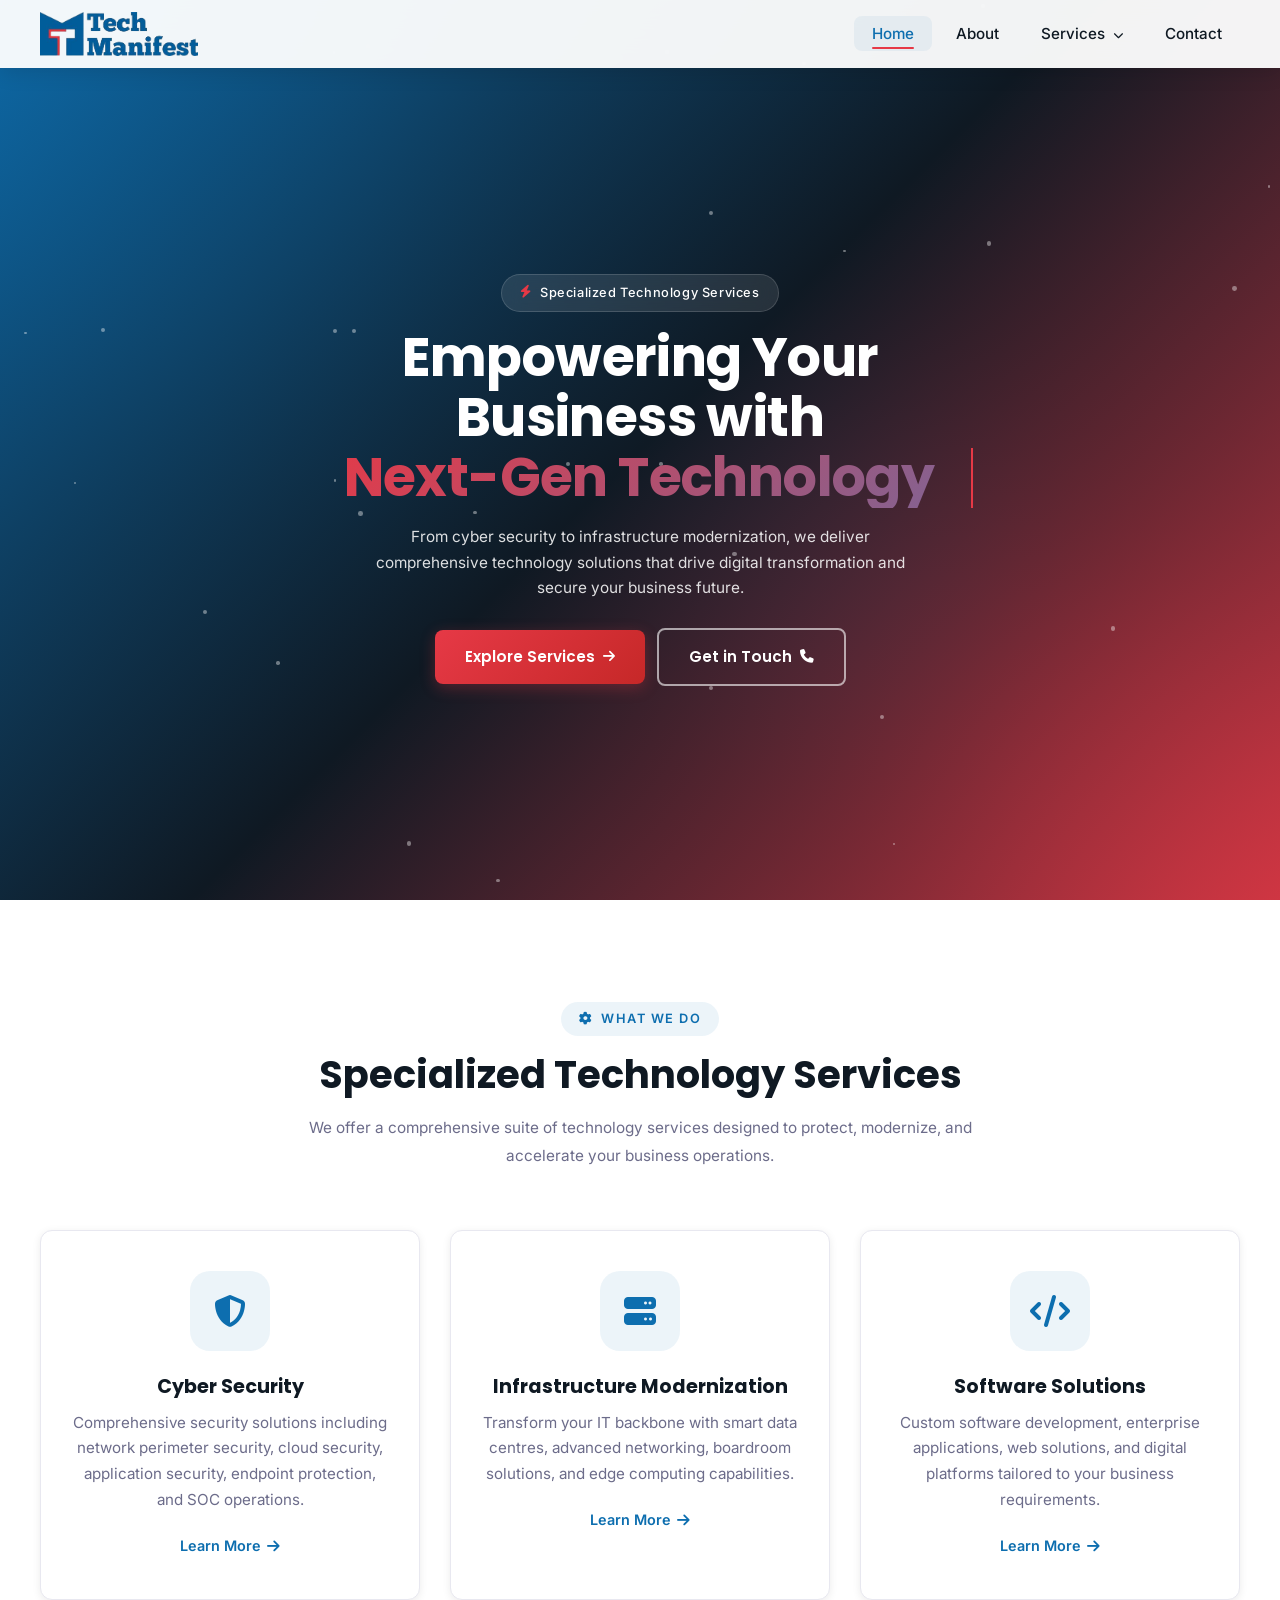
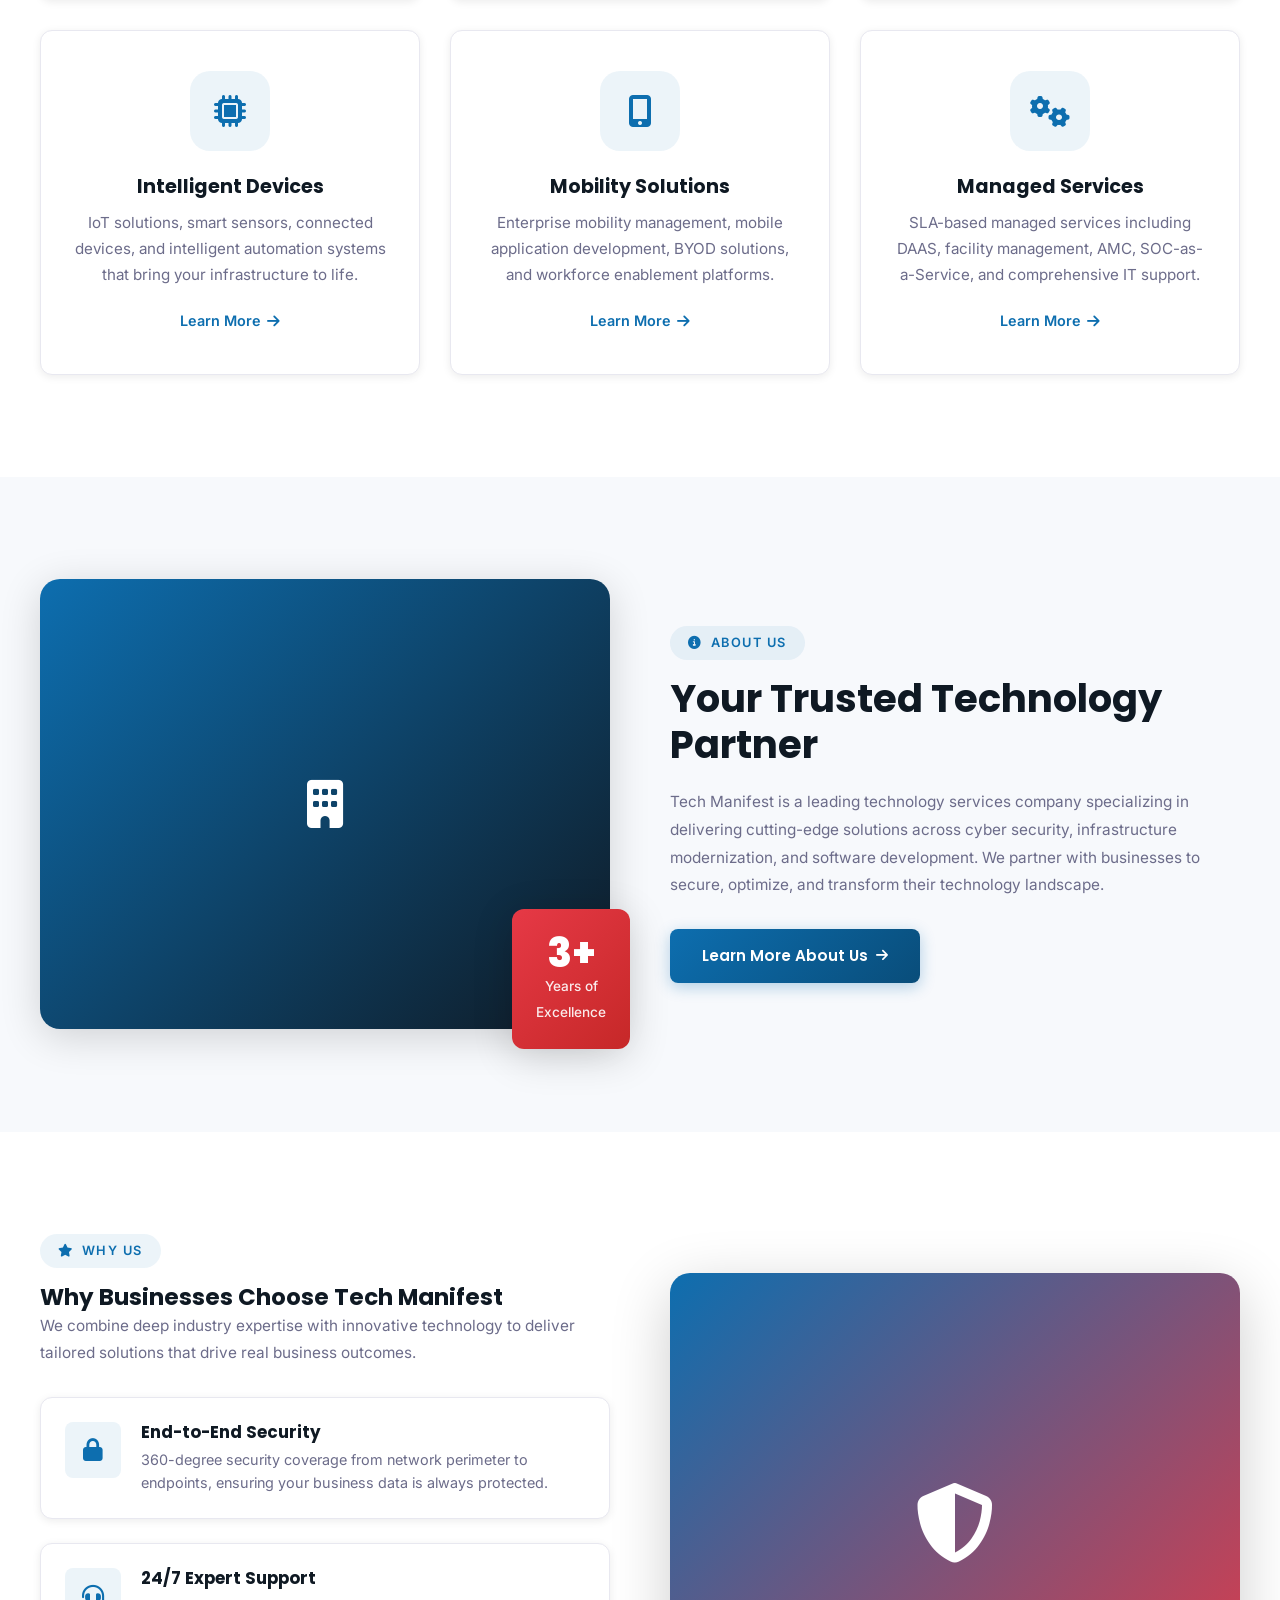
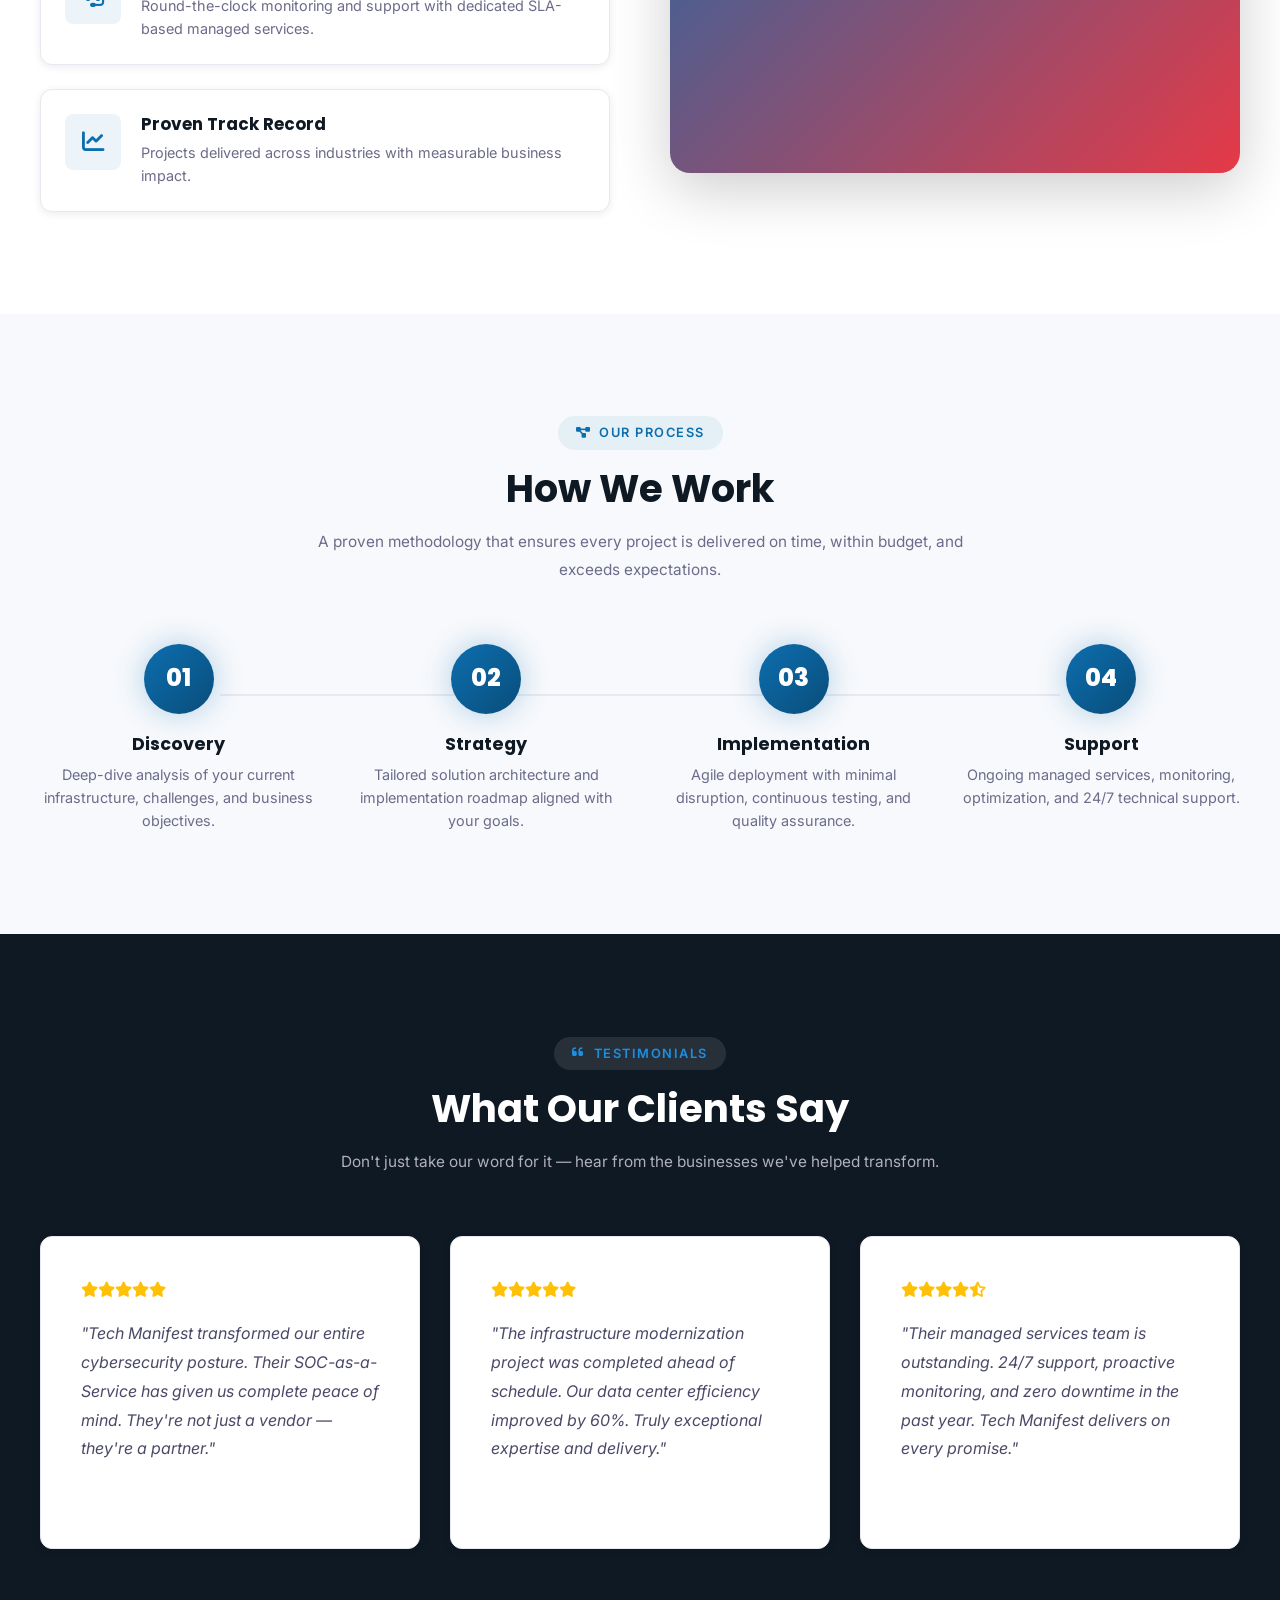
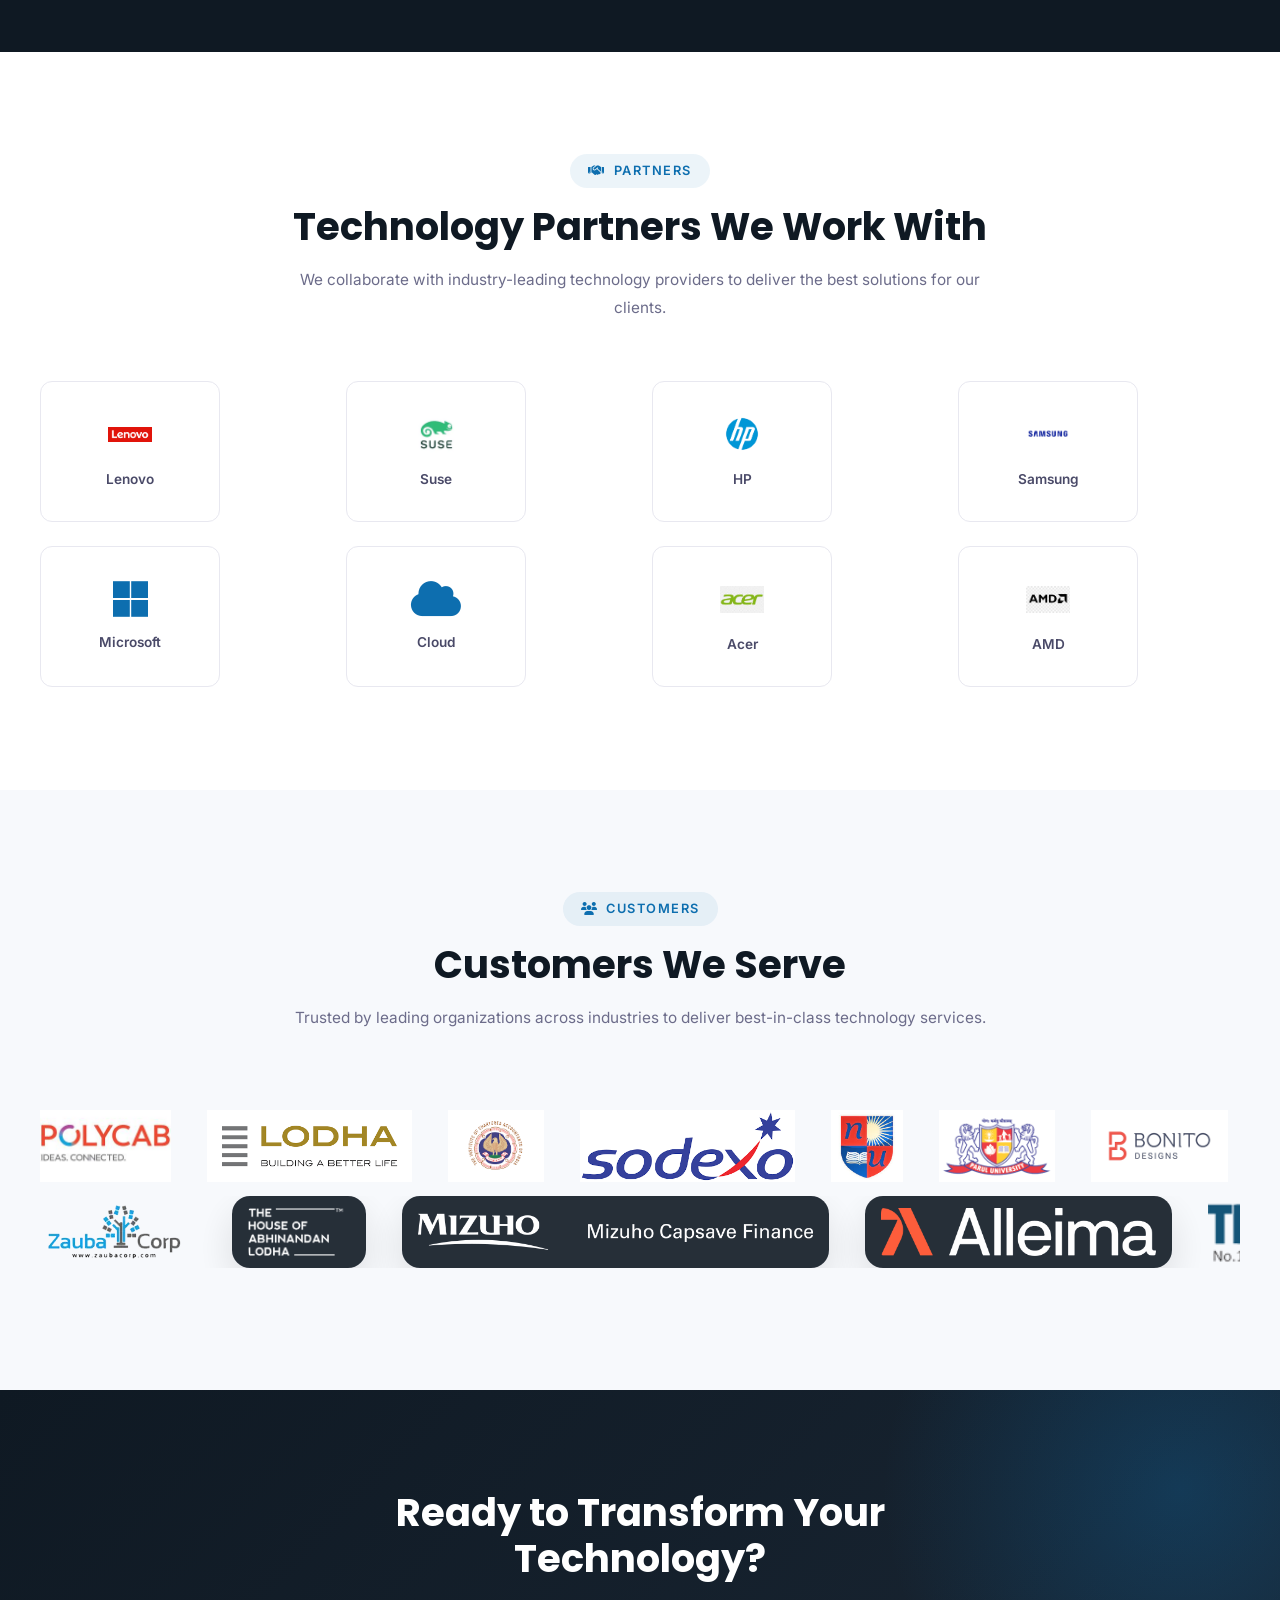
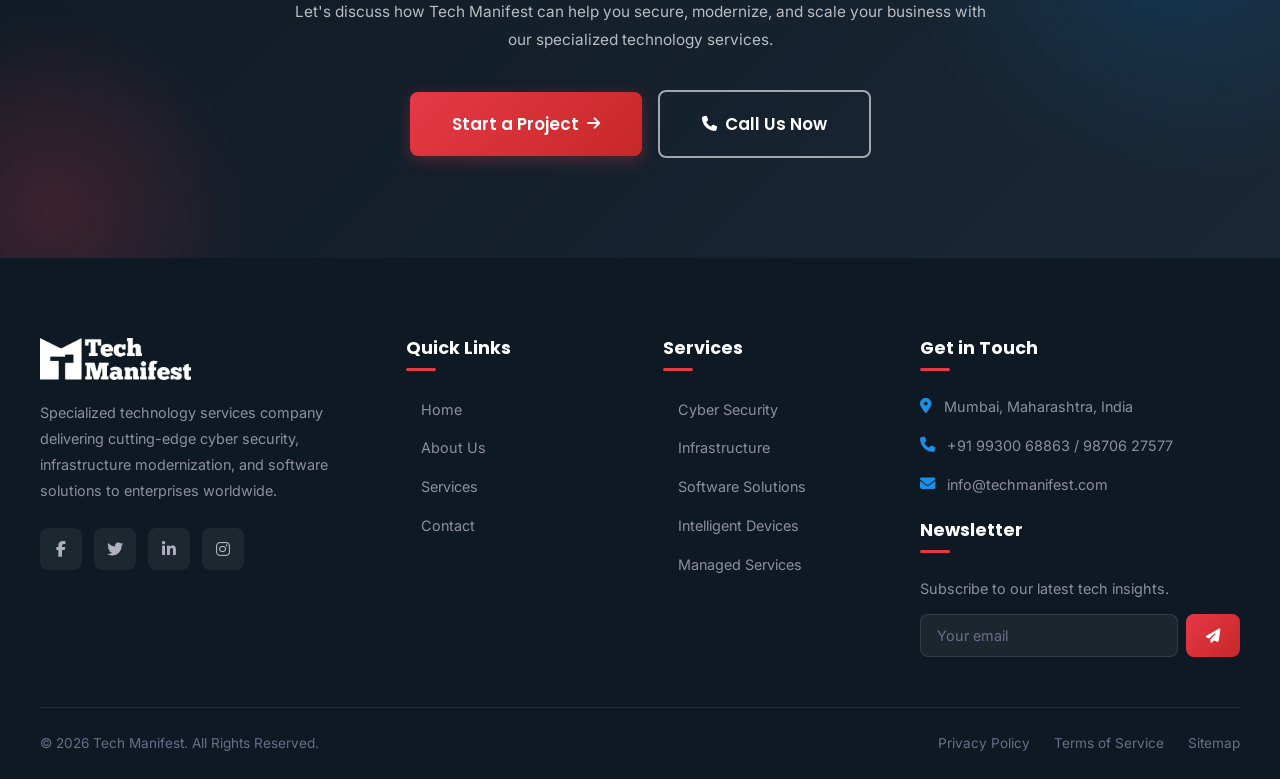
==== commit d7044af0: "Added images of amd and acer" ====
--- a/index.html
+++ b/index.html
@@ -617,6 +617,14 @@
             <i class="fas fa-cloud"></i>
             <span>Cloud</span>
           </div>
+          <div class="tech-item">
+            <img src="assets/images/acer-logo.jpeg" alt="Acer" width="44" height="44">
+            <span>Acer</span>
+          </div>
+          <div class="tech-item">
+            <img src="assets/images/amd-logo.png" alt="AMD" width="44" height="44">
+            <span>AMD</span>
+          </div>
         </div>
       </div>
     </section>
@@ -635,368 +643,653 @@
           </p>
         </div>
 
-        <div class="customer-carousel reveal">
-          <button
-            type="button"
-            class="carousel-control prev"
-            aria-label="Previous customer"
-          >
-            <i class="fas fa-chevron-left"></i>
-          </button>
-          <div class="carousel-track-wrapper">
-            <div class="carousel-track">
-              <div class="carousel-slide">
-                <div class="customer-card">
-                  <div class="customer-logo">
-                    <img src="assets/images/polycab.jpeg" alt="Polycab logo" />
-                  </div>
-                  <span>Polycab</span>
-                </div>
-              </div>
-              <div class="carousel-slide">
-                <div class="customer-card">
-                  <div class="customer-logo">
-                    <img src="assets/images/lodha.png" alt="Lodha logo" />
-                  </div>
-                  <span>Lodha</span>
-                </div>
-              </div>
-              <div class="carousel-slide">
-                <div class="customer-card">
-                  <div class="customer-logo">
-                    <img
-                      src="assets/images/icai.png"
-                      alt="ICAI Institute of India logo"
-                    />
-                  </div>
-                  <span>ICAI Institute of India</span>
-                </div>
-              </div>
-              <div class="carousel-slide">
-                <div class="customer-card">
-                  <div class="customer-logo">
-                    <img src="assets/images/sodexo.png" alt="Sodexo logo" />
-                  </div>
-                  <span>Sodexo</span>
-                </div>
-              </div>
-              <div class="carousel-slide">
-                <div class="customer-card">
-                  <div class="customer-logo">
-                    <img
-                      src="assets/images/nirma-university.jpeg"
-                      alt="Nirma University logo"
-                    />
-                  </div>
-                  <span>Nirma University</span>
-                </div>
-              </div>
-              <div class="carousel-slide">
-                <div class="customer-card">
-                  <div class="customer-logo">
-                    <img
-                      src="assets/images/parul-university.png"
-                      alt="Parul University logo"
-                    />
-                  </div>
-                  <span>Parul University</span>
-                </div>
-              </div>
-              <div class="carousel-slide">
-                <div class="customer-card">
-                  <div class="customer-logo">
-                    <img
-                      src="assets/images/bornito-design.png"
-                      alt="Bornito Design logo"
-                    />
-                  </div>
-                  <span>Bornito Design</span>
-                </div>
-              </div>
-              <div class="carousel-slide">
-                <div class="customer-card">
-                  <div class="customer-logo">
-                    <img
-                      src="assets/images/client/anika_industries_logo.png"
-                      alt="Anika Industries logo"
-                    />
-                  </div>
-                  <span>Anika Industries</span>
-                </div>
-              </div>
-              <div class="carousel-slide">
-                <div class="customer-card">
-                  <div class="customer-logo">
-                    <img
-                      src="assets/images/client/logo-Zauba.webp"
-                      alt="Zauba logo"
-                    />
-                  </div>
-                  <span>Zauba</span>
-                </div>
-              </div>
-              <div class="carousel-slide">
-                <div class="customer-card">
-                  <div class="customer-logo customer-logo--dark">
-                    <img
-                      src="assets/images/client/abhinandan-lodha-logo.webp"
-                      alt="Abhinandan Lodha logo"
-                    />
-                  </div>
-                  <span>Abhinandan Lodha</span>
-                </div>
-              </div>
-              <div class="carousel-slide">
-                <div class="customer-card">
-                  <div class="customer-logo customer-logo--dark">
-                    <img
-                      src="assets/images/client/capsavewhitelogo.png"
-                      alt="Capsave logo"
-                    />
-                  </div>
-                  <span>Capsave</span>
-                </div>
-              </div>
-              <div class="carousel-slide">
-                <div class="customer-card">
-                  <div class="customer-logo customer-logo--dark">
-                    <img
-                      src="assets/images/client/alleima-logo-light.webp"
-                      alt="alleima logo"
-                    />
-                  </div>
-                  <span>Alleima</span>
-                </div>
-              </div>
-              <div class="carousel-slide">
-                <div class="customer-card">
-                  <div class="customer-logo">
-                    <img
-                      src="assets/images/client/logo-transasia.png"
-                      alt="Transasia logo"
-                    />
-                  </div>
-                  <span>Transasia</span>
-                </div>
-              </div>
-              <div class="carousel-slide">
-                <div class="customer-card">
-                  <div class="customer-logo customer-logo--dark">
-                    <img
-                      src="assets/images/client/husco_logo.webp"
-                      alt="Husco logo"
-                    />
-                  </div>
-                  <span>Husco</span>
-                </div>
-              </div>
-              <div class="carousel-slide">
-                <div class="customer-card">
-                  <div class="customer-logo">
-                    <img
-                      src="assets/images/client/logo_astemo.png"
-                      alt="Astemo logo"
-                    />
-                  </div>
-                  <span>Astemo</span>
-                </div>
-              </div>
-              <div class="carousel-slide">
-                <div class="customer-card">
-                  <div class="customer-logo">
-                    <img
-                      src="assets/images/client/logo_stable.webp"
-                      alt="Stable logo"
-                    />
-                  </div>
-                  <span>Stable</span>
-                </div>
-              </div>
-              <div class="carousel-slide">
-                <div class="customer-card">
-                  <div class="customer-logo">
-                    <img
-                      src="assets/images/client/FM-Logistic.webp"
-                      alt="FM Logistic logo"
-                    />
-                  </div>
-                  <span>FM Logistic</span>
-                </div>
-              </div>
-              <div class="carousel-slide">
-                <div class="customer-card">
-                  <div class="customer-logo">
-                    <img
-                      src="assets/images/client/marketsandmarkets_logo.webp"
-                      alt="Markets and Markets logo"
-                    />
-                  </div>
-                  <span>Markets and Markets</span>
-                </div>
-              </div>
-              <div class="carousel-slide">
-                <div class="customer-card">
-                  <div class="customer-logo">
-                    <img
-                      src="assets/images/client/white-Logo-FLAME.webp"
-                      alt="FLAME logo"
-                    />
-                  </div>
-                  <span>FLAME</span>
-                </div>
-              </div>
-              <div class="carousel-slide">
-                <div class="customer-card">
-                  <div class="customer-logo customer-logo--dark">
-                    <img
-                      src="assets/images/client/teleglobal.webp"
-                      alt="Teleglobal logo"
-                    />
-                  </div>
-                  <span>Teleglobal</span>
-                </div>
-              </div>
-              <div class="carousel-slide">
-                <div class="customer-card">
-                  <div class="customer-logo">
-                    <img
-                      src="assets/images/client/coverfox.webp"
-                      alt="CoverFox logo"
-                    />
-                  </div>
-                  <span>CoverFox</span>
-                </div>
-              </div>
-              <div class="carousel-slide">
-                <div class="customer-card">
-                  <div class="customer-logo customer-logo--dark">
-                    <img
-                      src="assets/images/client/goorej_pet.webp"
-                      alt="Goorej Pet logo"
-                    />
-                  </div>
-                  <span>Goorej Pet</span>
-                </div>
-              </div>
-              <div class="carousel-slide">
-                <div class="customer-card">
-                  <div class="customer-logo">
-                    <img
-                      src="assets/images/client/allen.webp"
-                      alt="Allen logo"
-                    />
-                  </div>
-                  <span>Allen</span>
-                </div>
-              </div>
-              <div class="carousel-slide">
-                <div class="customer-card">
-                  <div class="customer-logo">
-                    <img
-                      src="assets/images/client/HD_contruction.webp"
-                      alt="HD Construction logo"
-                    />
-                  </div>
-                  <span>HD Construction Equipment</span>
-                </div>
-              </div>
-              <div class="carousel-slide">
-                <div class="customer-card">
-                  <div class="customer-logo">
-                    <img
-                      src="assets/images/client/birla.webp"
-                      alt="Aditya Birla logo"
-                    />
-                  </div>
-                  <span>Aditya Birla</span>
-                </div>
-              </div>
-              <div class="carousel-slide">
-                <div class="customer-card">
-                  <div class="customer-logo">
-                    <img
-                      src="assets/images/client/bonito_design.webp"
-                      alt="Bonito Design logo"
-                    />
-                  </div>
-                  <span>Bonito Design</span>
-                </div>
-              </div>
-              <div class="carousel-slide">
-                <div class="customer-card">
-                  <div class="customer-logo">
-                    <img
-                      src="assets/images/client/coverStack.webp"
-                      alt="CoverStack logo"
-                    />
-                  </div>
-                  <span>CoverStack</span>
-                </div>
-              </div>
-              <div class="carousel-slide">
-                <div class="customer-card">
-                  <div class="customer-logo">
-                    <img
-                      src="assets/images/client/yuva-bharat.webp"
-                      alt="Yuva Bharat logo"
-                    />
-                  </div>
-                  <span>Yuva Bharat</span>
-                </div>
-              </div>
-              <div class="carousel-slide">
-                <div class="customer-card">
-                  <div class="customer-logo">
-                    <img
-                      src="assets/images/client/maxi-oral-care.webp"
-                      alt="Maxi Oral Care logo"
-                    />
-                  </div>
-                  <span>Maxi Oral Care</span>
-                </div>
-              </div>
-              <div class="carousel-slide">
-                <div class="customer-card">
-                  <div class="customer-logo">
-                    <img
-                      src="assets/images/client/mutual_automotive.webp"
-                      alt="Mutual Automotive logo"
-                    />
-                  </div>
-                  <span>Mutual Automotive</span>
-                </div>
-              </div>
-              <div class="carousel-slide">
-                <div class="customer-card">
-                  <div class="customer-logo">
-                    <img
-                      src="assets/images/client/delta-logo.webp"
-                      alt="Delta Logo"
-                    />
-                  </div>
-                  <span>Delta Nutritives</span>
-                </div>
-              </div>
-              <div class="carousel-slide">
-                <div class="customer-card">
-                  <div class="customer-logo">
-                    <img
-                      src="assets/images/client/akwel.webp"
-                      alt="Akwel logo"
-                    />
-                  </div>
-                  <span>Akwel</span>
-                </div>
-              </div>
-            </div>
-          </div>
-          <button
-            type="button"
-            class="carousel-control next"
-            aria-label="Next customer"
-          >
-            <i class="fas fa-chevron-right"></i>
-          </button>
+        <div class="customer-marquee reveal" aria-label="Customers logos">
+          <div class="marquee-row">
+            <div class="marquee-track">
+              <div class="marquee-item">
+                <img src="assets/images/polycab.jpeg" alt="Polycab logo" />
+              </div>
+              <div class="marquee-item">
+                <img src="assets/images/lodha.png" alt="Lodha logo" />
+              </div>
+              <div class="marquee-item">
+                <img
+                  src="assets/images/icai.png"
+                  alt="ICAI Institute of India logo"
+                />
+              </div>
+              <div class="marquee-item">
+                <img src="assets/images/sodexo.png" alt="Sodexo logo" />
+              </div>
+              <div class="marquee-item">
+                <img
+                  src="assets/images/nirma-university.jpeg"
+                  alt="Nirma University logo"
+                />
+              </div>
+              <div class="marquee-item">
+                <img
+                  src="assets/images/parul-university.png"
+                  alt="Parul University logo"
+                />
+              </div>
+              <div class="marquee-item">
+                <img
+                  src="assets/images/bornito-design.png"
+                  alt="Bornito Design logo"
+                />
+              </div>
+              <div class="marquee-item">
+                <img
+                  src="assets/images/client/anika_industries_logo.png"
+                  alt="Anika Industries logo"
+                />
+              </div>
+              <div class="marquee-item">
+                <img
+                  src="assets/images/client/logo-Zauba.webp"
+                  alt="Zauba logo"
+                />
+              </div>
+              <div class="marquee-item">
+                <img
+                  src="assets/images/client/abhinandan-lodha-logo.webp"
+                  alt="Abhinandan Lodha logo"
+                />
+              </div>
+              <div class="marquee-item">
+                <img
+                  src="assets/images/client/capsavewhitelogo.png"
+                  alt="Capsave logo"
+                />
+              </div>
+              <div class="marquee-item">
+                <img
+                  src="assets/images/client/alleima-logo-light.webp"
+                  alt="Alleima logo"
+                />
+              </div>
+              <div class="marquee-item">
+                <img
+                  src="assets/images/client/logo-transasia.png"
+                  alt="Transasia logo"
+                />
+              </div>
+              <div class="marquee-item">
+                <img
+                  src="assets/images/client/husco_logo.webp"
+                  alt="Husco logo"
+                />
+              </div>
+              <div class="marquee-item">
+                <img
+                  src="assets/images/client/logo_astemo.png"
+                  alt="Astemo logo"
+                />
+              </div>
+              <div class="marquee-item">
+                <img
+                  src="assets/images/client/logo_stable.webp"
+                  alt="Stable logo"
+                />
+              </div>
+              <div class="marquee-item">
+                <img
+                  src="assets/images/client/FM-Logistic.webp"
+                  alt="FM Logistic logo"
+                />
+              </div>
+              <div class="marquee-item">
+                <img
+                  src="assets/images/client/marketsandmarkets_logo.webp"
+                  alt="Markets and Markets logo"
+                />
+              </div>
+              <div class="marquee-item">
+                <img
+                  src="assets/images/client/white-Logo-FLAME.webp"
+                  alt="FLAME logo"
+                />
+              </div>
+              <div class="marquee-item">
+                <img
+                  src="assets/images/client/teleglobal.webp"
+                  alt="Teleglobal logo"
+                />
+              </div>
+              <div class="marquee-item">
+                <img
+                  src="assets/images/client/coverfox.webp"
+                  alt="CoverFox logo"
+                />
+              </div>
+              <div class="marquee-item">
+                <img
+                  src="assets/images/client/goorej_pet.webp"
+                  alt="Goorej Pet logo"
+                />
+              </div>
+              <div class="marquee-item">
+                <img src="assets/images/client/allen.webp" alt="Allen logo" />
+              </div>
+              <div class="marquee-item">
+                <img
+                  src="assets/images/client/HD_contruction.webp"
+                  alt="HD Construction logo"
+                />
+              </div>
+              <div class="marquee-item">
+                <img
+                  src="assets/images/client/birla.webp"
+                  alt="Aditya Birla logo"
+                />
+              </div>
+              <div class="marquee-item">
+                <img
+                  src="assets/images/client/bonito_design.webp"
+                  alt="Bonito Design logo"
+                />
+              </div>
+              <div class="marquee-item">
+                <img
+                  src="assets/images/client/coverStack.webp"
+                  alt="CoverStack logo"
+                />
+              </div>
+              <div class="marquee-item">
+                <img
+                  src="assets/images/client/yuva-bharat.webp"
+                  alt="Yuva Bharat logo"
+                />
+              </div>
+              <div class="marquee-item">
+                <img
+                  src="assets/images/client/maxi-oral-care.webp"
+                  alt="Maxi Oral Care logo"
+                />
+              </div>
+              <div class="marquee-item">
+                <img
+                  src="assets/images/client/mutual_automotive.webp"
+                  alt="Mutual Automotive logo"
+                />
+              </div>
+              <div class="marquee-item">
+                <img
+                  src="assets/images/client/delta-logo.webp"
+                  alt="Delta Nutritives logo"
+                />
+              </div>
+              <div class="marquee-item">
+                <img src="assets/images/client/akwel.webp" alt="Akwel logo" />
+              </div>
+            </div>
+            <div class="marquee-track" aria-hidden="true">
+              <!-- duplicate for seamless scroll -->
+              <div class="marquee-item">
+                <img src="assets/images/polycab.jpeg" alt="Polycab logo" />
+              </div>
+              <div class="marquee-item">
+                <img src="assets/images/lodha.png" alt="Lodha logo" />
+              </div>
+              <div class="marquee-item">
+                <img
+                  src="assets/images/icai.png"
+                  alt="ICAI Institute of India logo"
+                />
+              </div>
+              <div class="marquee-item">
+                <img src="assets/images/sodexo.png" alt="Sodexo logo" />
+              </div>
+              <div class="marquee-item">
+                <img
+                  src="assets/images/nirma-university.jpeg"
+                  alt="Nirma University logo"
+                />
+              </div>
+              <div class="marquee-item">
+                <img
+                  src="assets/images/parul-university.png"
+                  alt="Parul University logo"
+                />
+              </div>
+              <div class="marquee-item">
+                <img
+                  src="assets/images/bornito-design.png"
+                  alt="Bornito Design logo"
+                />
+              </div>
+              <div class="marquee-item">
+                <img
+                  src="assets/images/client/anika_industries_logo.png"
+                  alt="Anika Industries logo"
+                />
+              </div>
+              <div class="marquee-item">
+                <img
+                  src="assets/images/client/logo-Zauba.webp"
+                  alt="Zauba logo"
+                />
+              </div>
+              <div class="marquee-item">
+                <img
+                  src="assets/images/client/abhinandan-lodha-logo.webp"
+                  alt="Abhinandan Lodha logo"
+                />
+              </div>
+              <div class="marquee-item">
+                <img
+                  src="assets/images/client/capsavewhitelogo.png"
+                  alt="Capsave logo"
+                />
+              </div>
+              <div class="marquee-item">
+                <img
+                  src="assets/images/client/alleima-logo-light.webp"
+                  alt="Alleima logo"
+                />
+              </div>
+              <div class="marquee-item">
+                <img
+                  src="assets/images/client/logo-transasia.png"
+                  alt="Transasia logo"
+                />
+              </div>
+              <div class="marquee-item">
+                <img
+                  src="assets/images/client/husco_logo.webp"
+                  alt="Husco logo"
+                />
+              </div>
+              <div class="marquee-item">
+                <img
+                  src="assets/images/client/logo_astemo.png"
+                  alt="Astemo logo"
+                />
+              </div>
+              <div class="marquee-item">
+                <img
+                  src="assets/images/client/logo_stable.webp"
+                  alt="Stable logo"
+                />
+              </div>
+              <div class="marquee-item">
+                <img
+                  src="assets/images/client/FM-Logistic.webp"
+                  alt="FM Logistic logo"
+                />
+              </div>
+              <div class="marquee-item">
+                <img
+                  src="assets/images/client/marketsandmarkets_logo.webp"
+                  alt="Markets and Markets logo"
+                />
+              </div>
+              <div class="marquee-item">
+                <img
+                  src="assets/images/client/white-Logo-FLAME.webp"
+                  alt="FLAME logo"
+                />
+              </div>
+              <div class="marquee-item">
+                <img
+                  src="assets/images/client/teleglobal.webp"
+                  alt="Teleglobal logo"
+                />
+              </div>
+              <div class="marquee-item">
+                <img
+                  src="assets/images/client/coverfox.webp"
+                  alt="CoverFox logo"
+                />
+              </div>
+              <div class="marquee-item">
+                <img
+                  src="assets/images/client/goorej_pet.webp"
+                  alt="Goorej Pet logo"
+                />
+              </div>
+              <div class="marquee-item">
+                <img src="assets/images/client/allen.webp" alt="Allen logo" />
+              </div>
+              <div class="marquee-item">
+                <img
+                  src="assets/images/client/HD_contruction.webp"
+                  alt="HD Construction logo"
+                />
+              </div>
+              <div class="marquee-item">
+                <img
+                  src="assets/images/client/birla.webp"
+                  alt="Aditya Birla logo"
+                />
+              </div>
+              <div class="marquee-item">
+                <img
+                  src="assets/images/client/bonito_design.webp"
+                  alt="Bonito Design logo"
+                />
+              </div>
+              <div class="marquee-item">
+                <img
+                  src="assets/images/client/coverStack.webp"
+                  alt="CoverStack logo"
+                />
+              </div>
+              <div class="marquee-item">
+                <img
+                  src="assets/images/client/yuva-bharat.webp"
+                  alt="Yuva Bharat logo"
+                />
+              </div>
+              <div class="marquee-item">
+                <img
+                  src="assets/images/client/maxi-oral-care.webp"
+                  alt="Maxi Oral Care logo"
+                />
+              </div>
+              <div class="marquee-item">
+                <img
+                  src="assets/images/client/mutual_automotive.webp"
+                  alt="Mutual Automotive logo"
+                />
+              </div>
+              <div class="marquee-item">
+                <img
+                  src="assets/images/client/delta-logo.webp"
+                  alt="Delta Nutritives logo"
+                />
+              </div>
+              <div class="marquee-item">
+                <img src="assets/images/client/akwel.webp" alt="Akwel logo" />
+              </div>
+            </div>
+          </div>
+
+          <div class="marquee-row marquee-row--reverse">
+            <div class="marquee-track">
+              <!-- same items for second row -->
+              <div class="marquee-item">
+                <img
+                  src="assets/images/client/logo-Zauba.webp"
+                  alt="Zauba logo"
+                />
+              </div>
+              <div class="marquee-item">
+                <img
+                  src="assets/images/client/abhinandan-lodha-logo.webp"
+                  alt="Abhinandan Lodha logo"
+                />
+              </div>
+              <div class="marquee-item">
+                <img
+                  src="assets/images/client/capsavewhitelogo.png"
+                  alt="Capsave logo"
+                />
+              </div>
+              <div class="marquee-item">
+                <img
+                  src="assets/images/client/alleima-logo-light.webp"
+                  alt="Alleima logo"
+                />
+              </div>
+              <div class="marquee-item">
+                <img
+                  src="assets/images/client/logo-transasia.png"
+                  alt="Transasia logo"
+                />
+              </div>
+              <div class="marquee-item">
+                <img
+                  src="assets/images/client/husco_logo.webp"
+                  alt="Husco logo"
+                />
+              </div>
+              <div class="marquee-item">
+                <img
+                  src="assets/images/client/logo_astemo.png"
+                  alt="Astemo logo"
+                />
+              </div>
+              <div class="marquee-item">
+                <img
+                  src="assets/images/client/logo_stable.webp"
+                  alt="Stable logo"
+                />
+              </div>
+              <div class="marquee-item">
+                <img
+                  src="assets/images/client/FM-Logistic.webp"
+                  alt="FM Logistic logo"
+                />
+              </div>
+              <div class="marquee-item">
+                <img
+                  src="assets/images/client/marketsandmarkets_logo.webp"
+                  alt="Markets and Markets logo"
+                />
+              </div>
+              <div class="marquee-item">
+                <img
+                  src="assets/images/client/white-Logo-FLAME.webp"
+                  alt="FLAME logo"
+                />
+              </div>
+              <div class="marquee-item">
+                <img
+                  src="assets/images/client/teleglobal.webp"
+                  alt="Teleglobal logo"
+                />
+              </div>
+              <div class="marquee-item">
+                <img
+                  src="assets/images/client/coverfox.webp"
+                  alt="CoverFox logo"
+                />
+              </div>
+              <div class="marquee-item">
+                <img
+                  src="assets/images/client/goorej_pet.webp"
+                  alt="Goorej Pet logo"
+                />
+              </div>
+              <div class="marquee-item">
+                <img src="assets/images/client/allen.webp" alt="Allen logo" />
+              </div>
+              <div class="marquee-item">
+                <img
+                  src="assets/images/client/HD_contruction.webp"
+                  alt="HD Construction logo"
+                />
+              </div>
+              <div class="marquee-item">
+                <img
+                  src="assets/images/client/birla.webp"
+                  alt="Aditya Birla logo"
+                />
+              </div>
+              <div class="marquee-item">
+                <img
+                  src="assets/images/client/bonito_design.webp"
+                  alt="Bonito Design logo"
+                />
+              </div>
+              <div class="marquee-item">
+                <img
+                  src="assets/images/client/coverStack.webp"
+                  alt="CoverStack logo"
+                />
+              </div>
+              <div class="marquee-item">
+                <img
+                  src="assets/images/client/yuva-bharat.webp"
+                  alt="Yuva Bharat logo"
+                />
+              </div>
+              <div class="marquee-item">
+                <img
+                  src="assets/images/client/maxi-oral-care.webp"
+                  alt="Maxi Oral Care logo"
+                />
+              </div>
+              <div class="marquee-item">
+                <img
+                  src="assets/images/client/mutual_automotive.webp"
+                  alt="Mutual Automotive logo"
+                />
+              </div>
+              <div class="marquee-item">
+                <img
+                  src="assets/images/client/delta-logo.webp"
+                  alt="Delta Nutritives logo"
+                />
+              </div>
+              <div class="marquee-item">
+                <img src="assets/images/client/akwel.webp" alt="Akwel logo" />
+              </div>
+            </div>
+            <div class="marquee-track" aria-hidden="true">
+              <!-- duplicate for seamless scroll -->
+              <div class="marquee-item">
+                <img
+                  src="assets/images/client/logo-Zauba.webp"
+                  alt="Zauba logo"
+                />
+              </div>
+              <div class="marquee-item">
+                <img
+                  src="assets/images/client/abhinandan-lodha-logo.webp"
+                  alt="Abhinandan Lodha logo"
+                />
+              </div>
+              <div class="marquee-item">
+                <img
+                  src="assets/images/client/capsavewhitelogo.png"
+                  alt="Capsave logo"
+                />
+              </div>
+              <div class="marquee-item">
+                <img
+                  src="assets/images/client/alleima-logo-light.webp"
+                  alt="Alleima logo"
+                />
+              </div>
+              <div class="marquee-item">
+                <img
+                  src="assets/images/client/logo-transasia.png"
+                  alt="Transasia logo"
+                />
+              </div>
+              <div class="marquee-item">
+                <img
+                  src="assets/images/client/husco_logo.webp"
+                  alt="Husco logo"
+                />
+              </div>
+              <div class="marquee-item">
+                <img
+                  src="assets/images/client/logo_astemo.png"
+                  alt="Astemo logo"
+                />
+              </div>
+              <div class="marquee-item">
+                <img
+                  src="assets/images/client/logo_stable.webp"
+                  alt="Stable logo"
+                />
+              </div>
+              <div class="marquee-item">
+                <img
+                  src="assets/images/client/FM-Logistic.webp"
+                  alt="FM Logistic logo"
+                />
+              </div>
+              <div class="marquee-item">
+                <img
+                  src="assets/images/client/marketsandmarkets_logo.webp"
+                  alt="Markets and Markets logo"
+                />
+              </div>
+              <div class="marquee-item">
+                <img
+                  src="assets/images/client/white-Logo-FLAME.webp"
+                  alt="FLAME logo"
+                />
+              </div>
+              <div class="marquee-item">
+                <img
+                  src="assets/images/client/teleglobal.webp"
+                  alt="Teleglobal logo"
+                />
+              </div>
+              <div class="marquee-item">
+                <img
+                  src="assets/images/client/coverfox.webp"
+                  alt="CoverFox logo"
+                />
+              </div>
+              <div class="marquee-item">
+                <img
+                  src="assets/images/client/goorej_pet.webp"
+                  alt="Goorej Pet logo"
+                />
+              </div>
+              <div class="marquee-item">
+                <img src="assets/images/client/allen.webp" alt="Allen logo" />
+              </div>
+              <div class="marquee-item">
+                <img
+                  src="assets/images/client/HD_contruction.webp"
+                  alt="HD Construction logo"
+                />
+              </div>
+              <div class="marquee-item">
+                <img
+                  src="assets/images/client/birla.webp"
+                  alt="Aditya Birla logo"
+                />
+              </div>
+              <div class="marquee-item">
+                <img
+                  src="assets/images/client/bonito_design.webp"
+                  alt="Bonito Design logo"
+                />
+              </div>
+              <div class="marquee-item">
+                <img
+                  src="assets/images/client/coverStack.webp"
+                  alt="CoverStack logo"
+                />
+              </div>
+              <div class="marquee-item">
+                <img
+                  src="assets/images/client/yuva-bharat.webp"
+                  alt="Yuva Bharat logo"
+                />
+              </div>
+              <div class="marquee-item">
+                <img
+                  src="assets/images/client/maxi-oral-care.webp"
+                  alt="Maxi Oral Care logo"
+                />
+              </div>
+              <div class="marquee-item">
+                <img
+                  src="assets/images/client/mutual_automotive.webp"
+                  alt="Mutual Automotive logo"
+                />
+              </div>
+              <div class="marquee-item">
+                <img
+                  src="assets/images/client/delta-logo.webp"
+                  alt="Delta Nutritives logo"
+                />
+              </div>
+              <div class="marquee-item">
+                <img src="assets/images/client/akwel.webp" alt="Akwel logo" />
+              </div>
+            </div>
+          </div>
         </div>
       </div>
     </section>
--- a/assets/css/style.css
+++ b/assets/css/style.css
@@ -1599,6 +1599,119 @@
   gap: 20px;
 }
 
+/* ============================================
+   CUSTOMERS MARQUEE (two-row logo-only marquee)
+   ============================================ */
+.customer-marquee {
+  overflow: hidden;
+  padding: 18px 0 6px;
+}
+
+.marquee-row {
+  display: flex;
+  gap: 20px;
+  overflow: hidden;
+  align-items: center;
+  margin-bottom: 14px;
+}
+
+.marquee-track {
+  display: flex;
+  gap: 36px;
+  align-items: center;
+  min-width: 200%;
+  /* ensure duplicated track fills space for seamless scroll */
+}
+
+.marquee-item {
+  flex: 0 0 auto;
+  display: flex;
+  align-items: center;
+  justify-content: center;
+}
+
+.marquee-item img {
+  height: 72px;
+  width: auto;
+  display: block;
+  opacity: 0.95;
+  transition: transform var(--transition-fast), opacity var(--transition-fast);
+}
+
+.marquee-item img[src*="abhinandan-lodha-logo"],
+.marquee-item img[src*="capsavewhitelogo"],
+.marquee-item img[src*="alleima-logo-light"],
+.marquee-item img[src*="husco_logo"] {
+  background: rgba(15, 25, 35, 0.95);
+  padding: 12px 16px;
+  border-radius: 18px;
+  box-shadow: 0 16px 40px rgba(0, 0, 0, 0.12);
+}
+
+.marquee-item img:hover {
+  transform: scale(1.05);
+  opacity: 1;
+}
+
+@keyframes marquee-left {
+  0% {
+    transform: translateX(0);
+  }
+
+  100% {
+    transform: translateX(-50%);
+  }
+}
+
+@keyframes marquee-right {
+  0% {
+    transform: translateX(-50%);
+  }
+
+  100% {
+    transform: translateX(0);
+  }
+}
+
+.marquee-row .marquee-track {
+  animation: marquee-left 30s linear infinite;
+}
+
+.marquee-row.marquee-row--reverse .marquee-track {
+  animation: marquee-right 36s linear infinite;
+}
+
+/* Reduce sizes on smaller screens */
+@media (max-width: 900px) {
+  .marquee-item img {
+    height: 56px;
+  }
+
+  .marquee-item img[src*="alleima-logo-light"],
+  .marquee-item img[src*="husco_logo"] {
+    padding: 10px 14px;
+  }
+
+  .marquee-track {
+    gap: 24px;
+  }
+}
+
+@media (max-width: 520px) {
+  .marquee-item img {
+    height: 44px;
+  }
+
+  .marquee-item img[src*="alleima-logo-light"],
+  .marquee-item img[src*="husco_logo"] {
+    padding: 8px 12px;
+  }
+
+  .marquee-track {
+    gap: 18px;
+  }
+}
+
 .form-group {
   position: relative;
 }
@@ -2040,7 +2153,7 @@
    ============================================ */
 .tech-grid {
   display: grid;
-  grid-template-columns: repeat(auto-fit, minmax(150px, 180px));
+  grid-template-columns: repeat(4, 1fr);
   justify-content: center;
   gap: 24px;
 }
